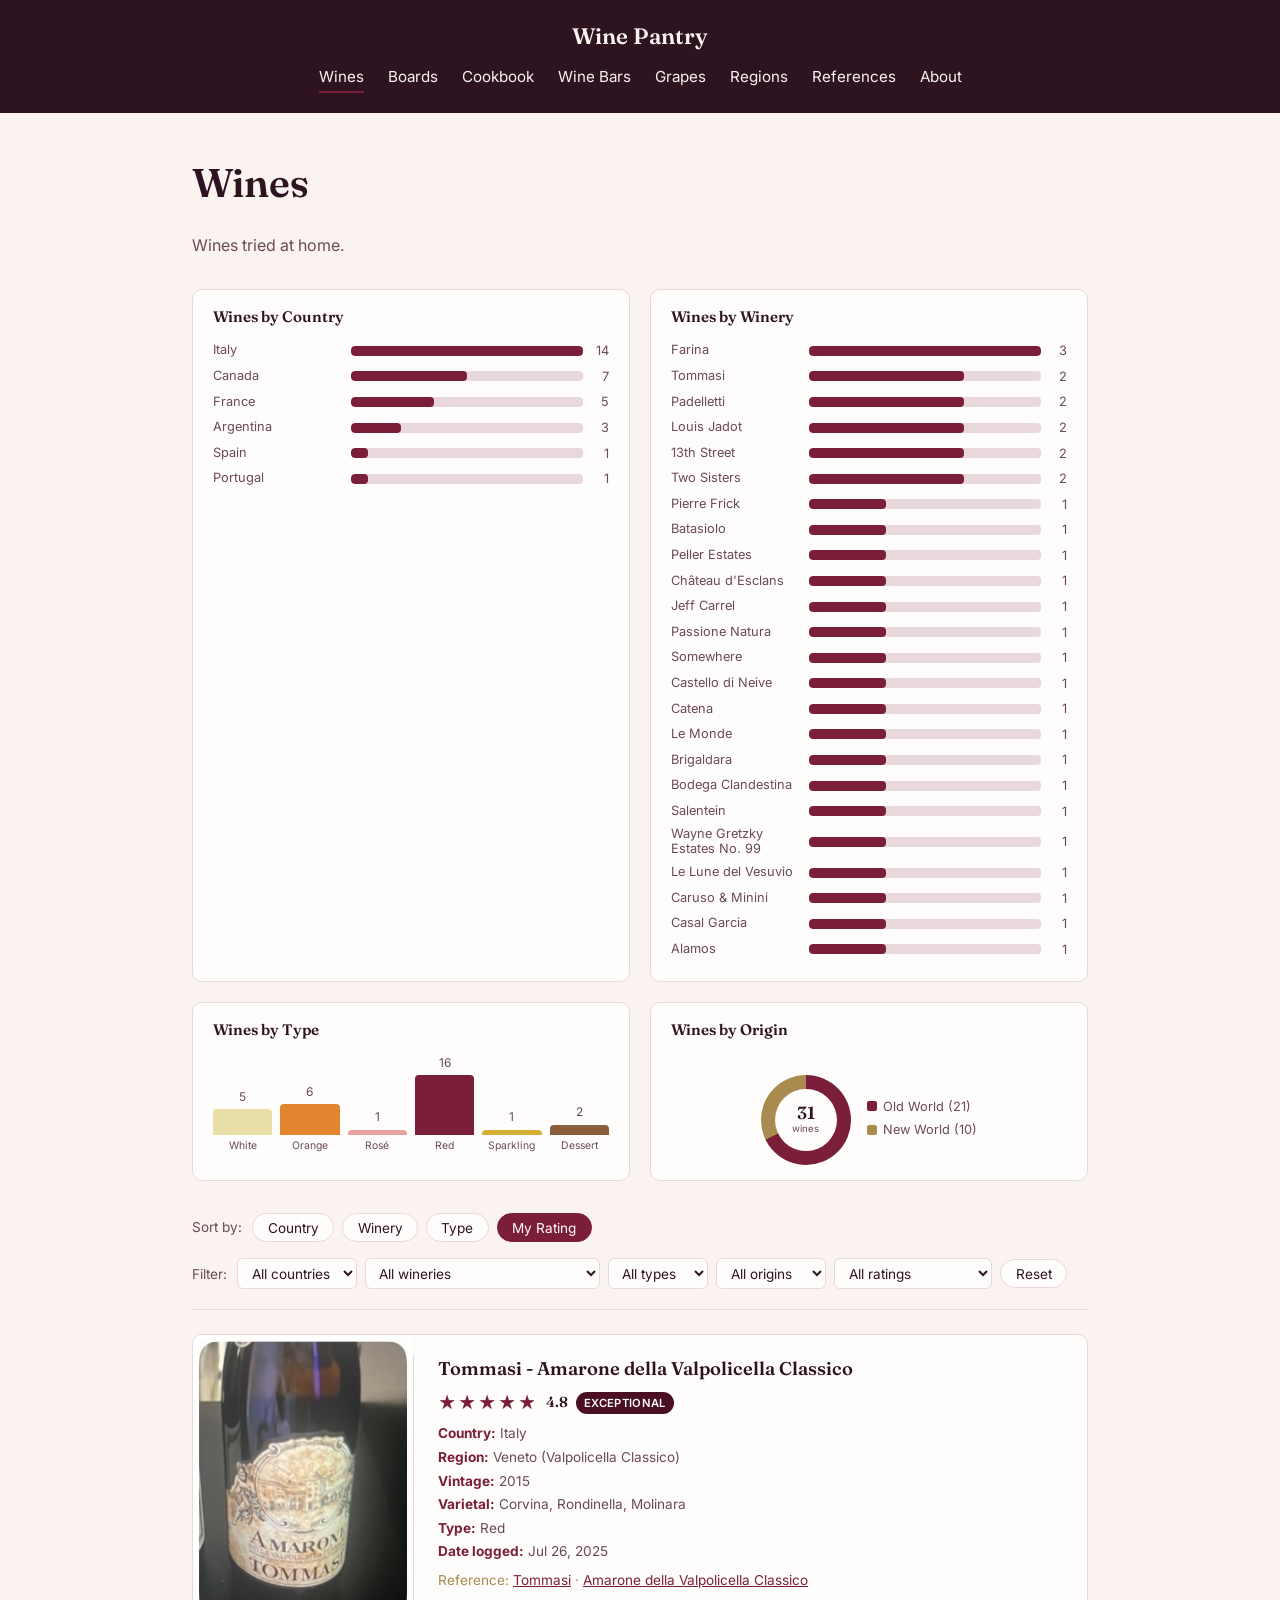
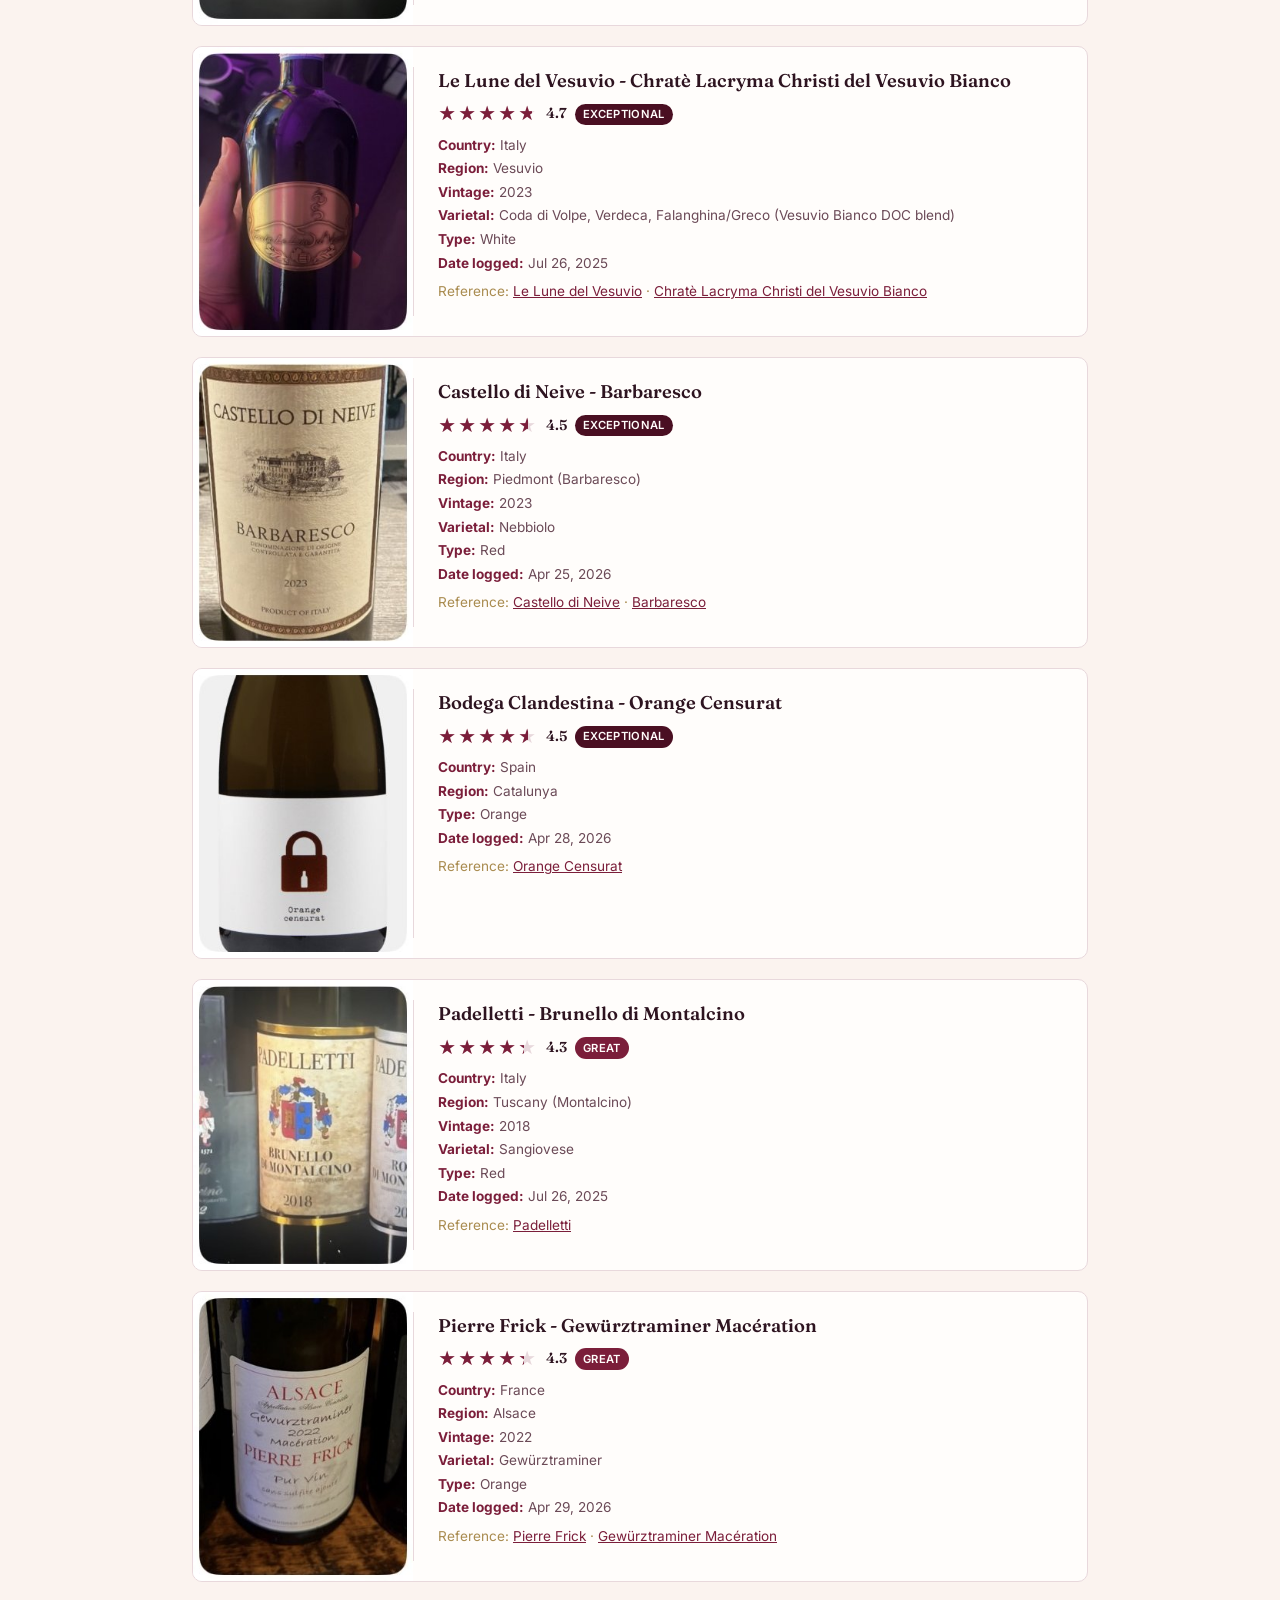
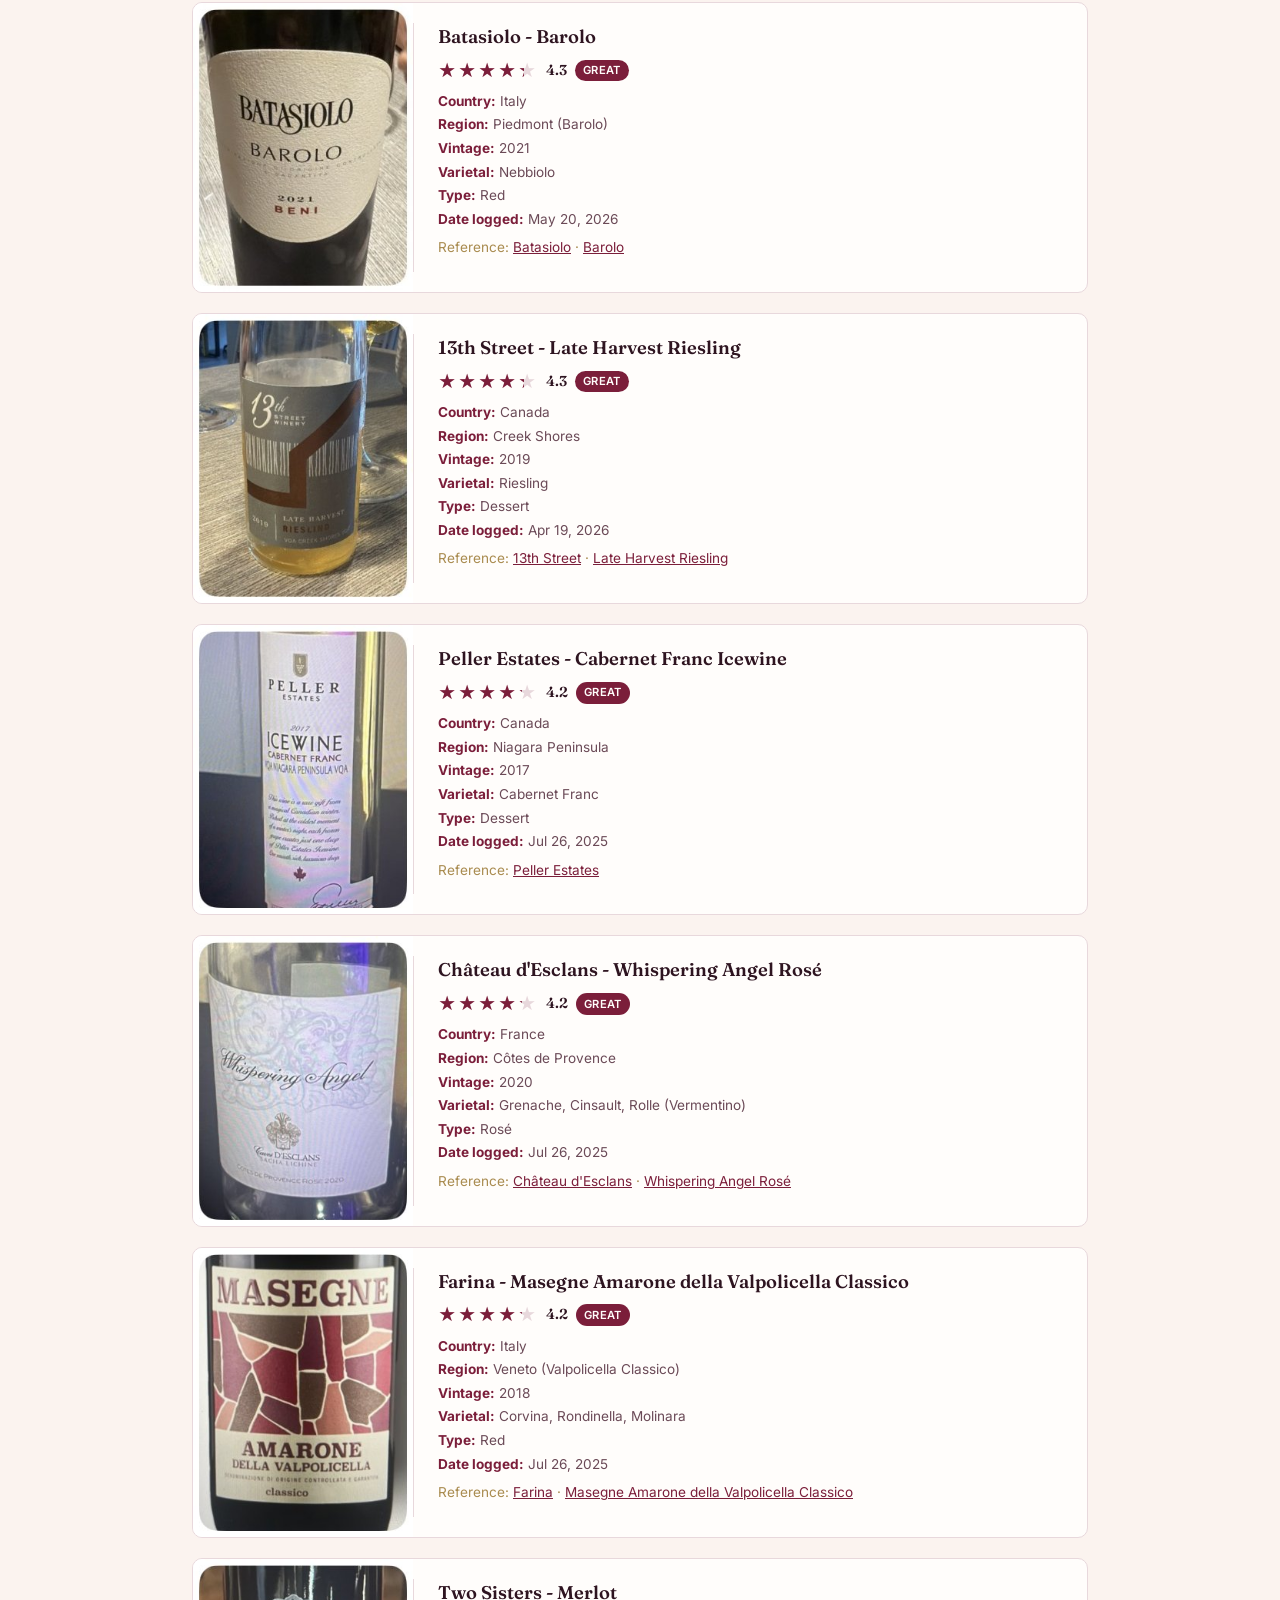
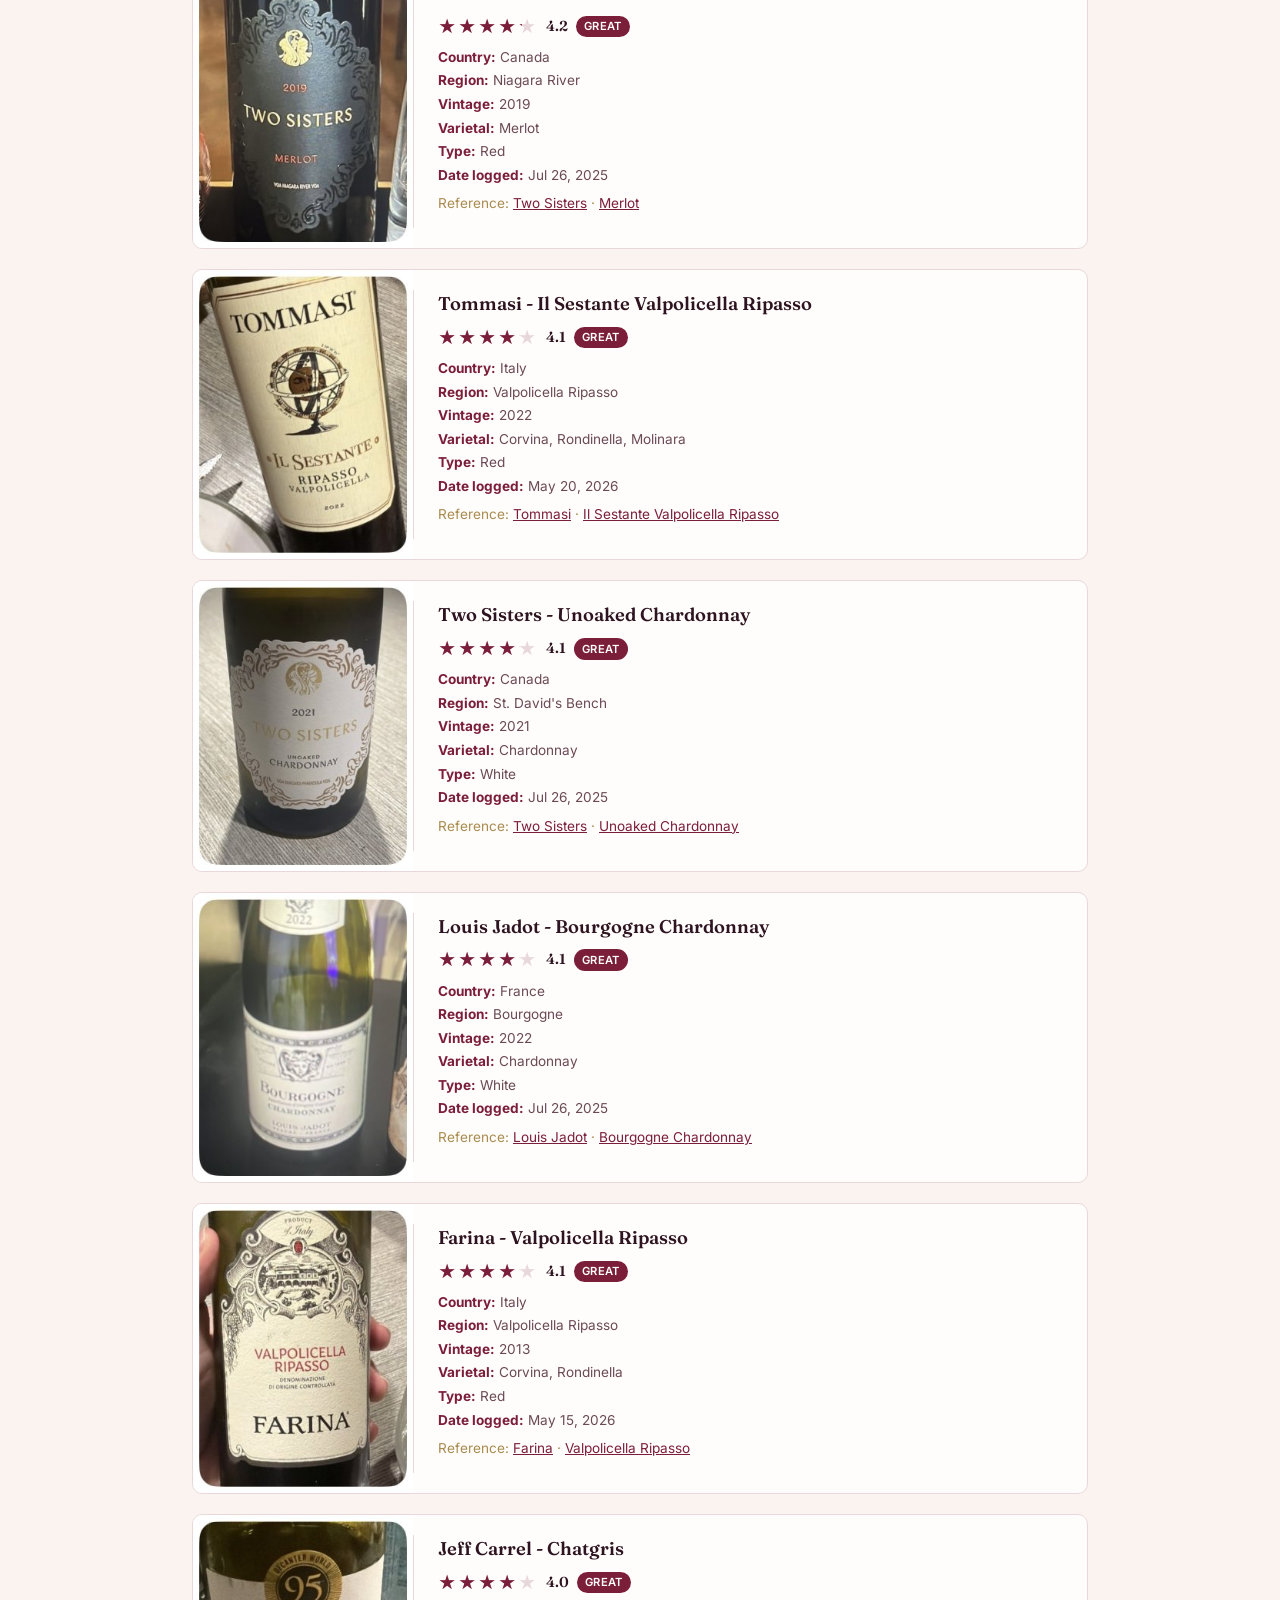
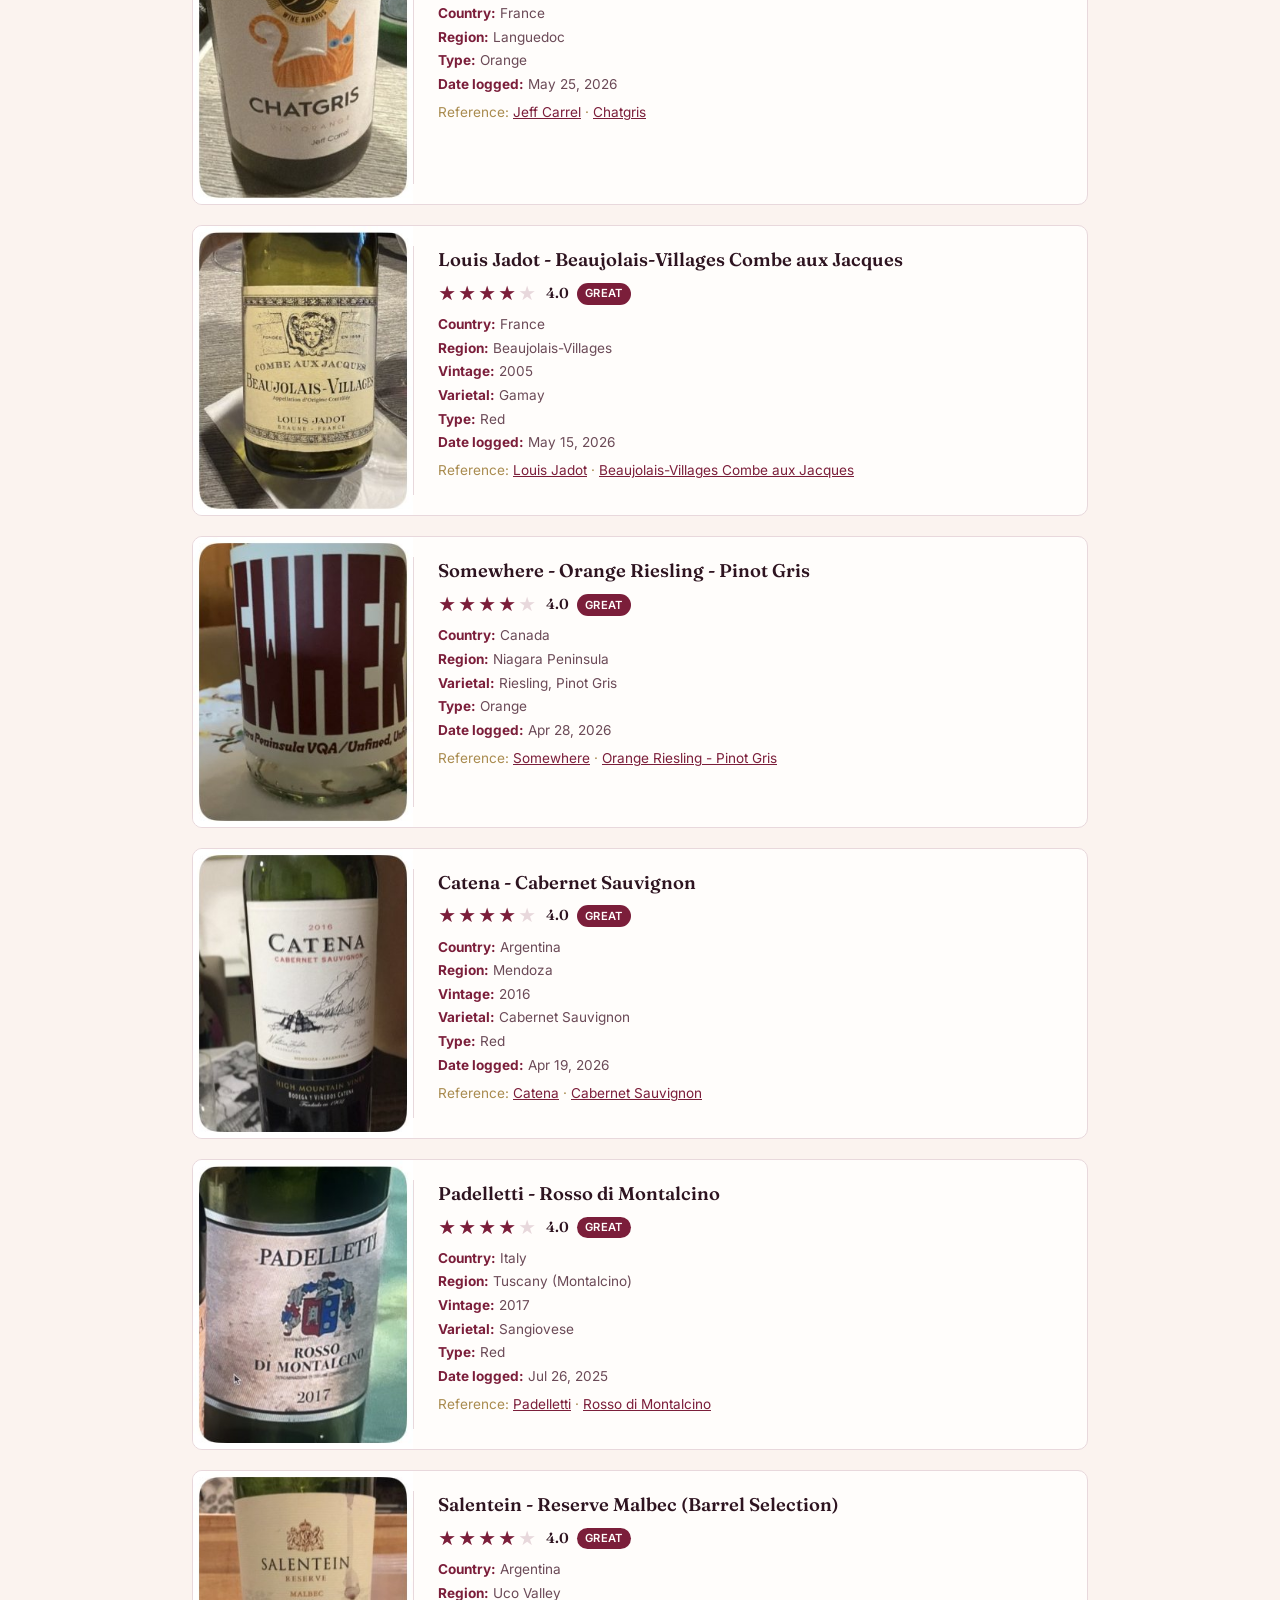
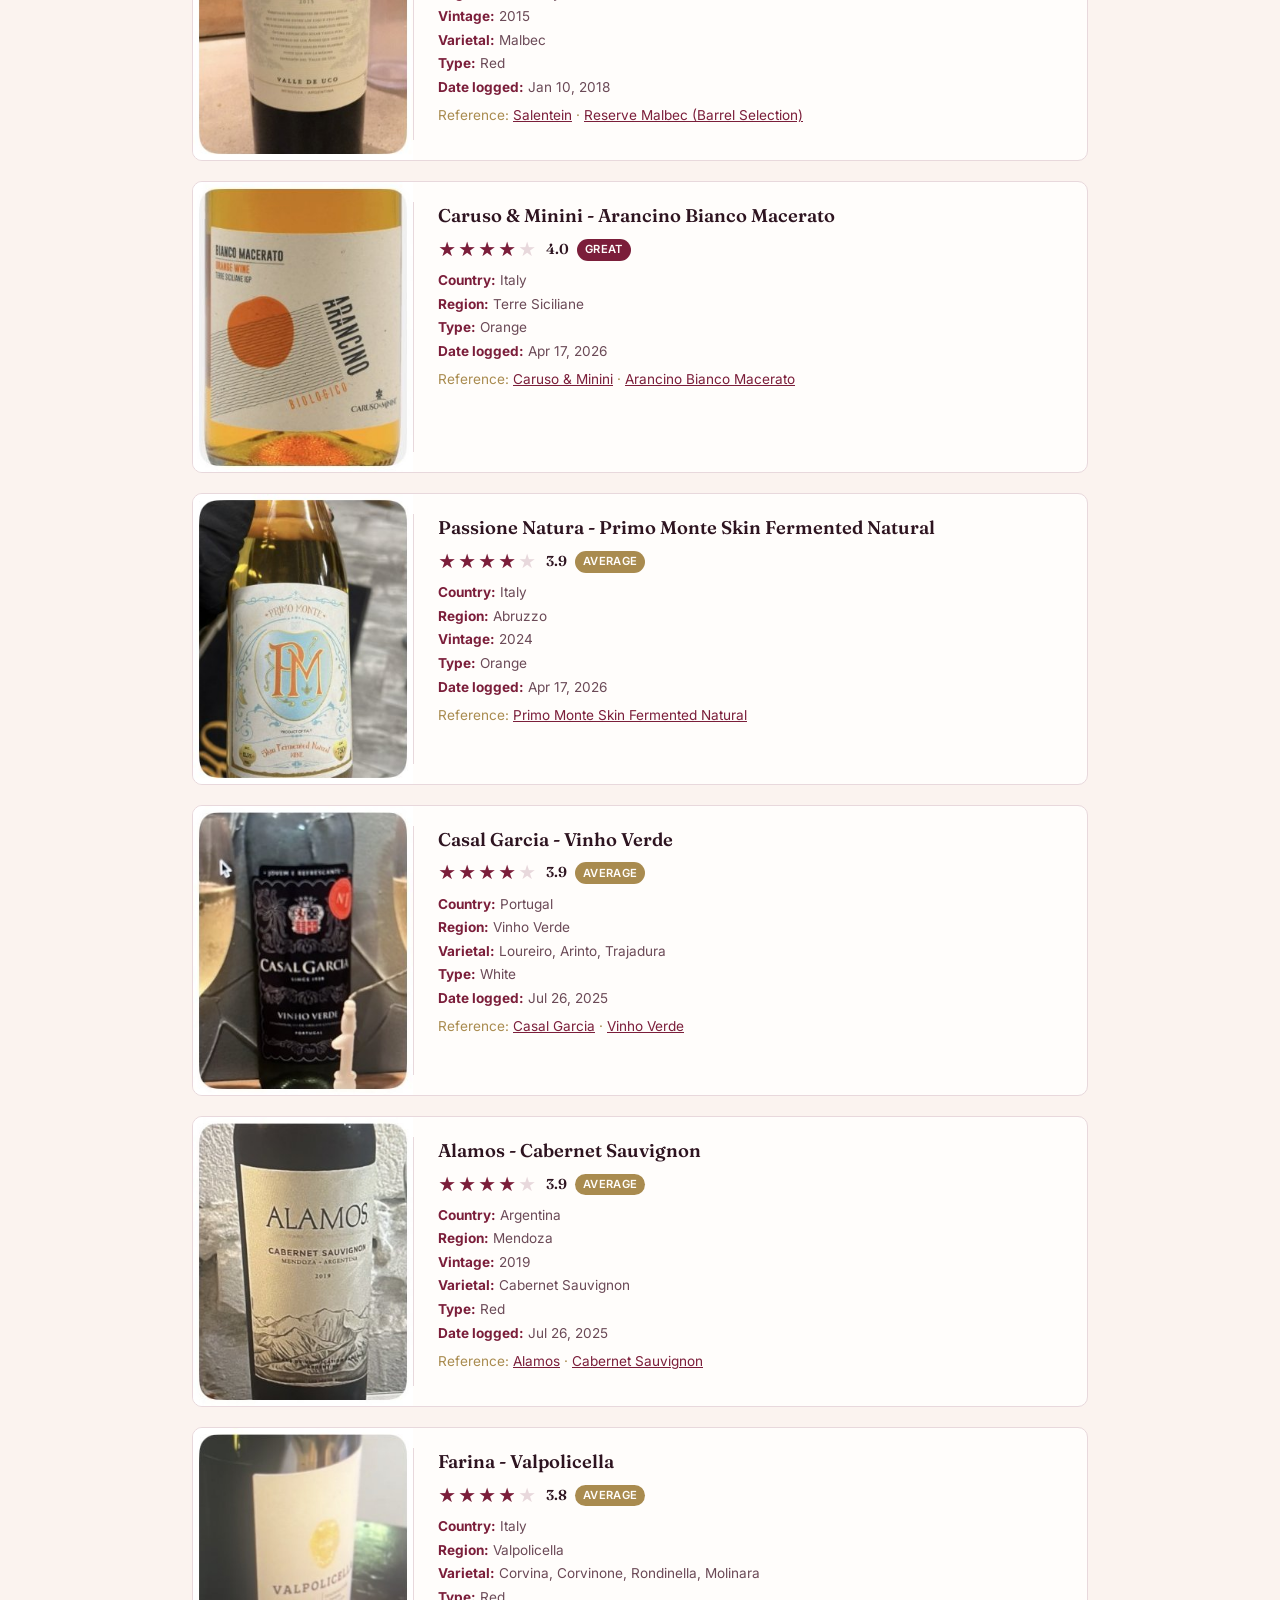
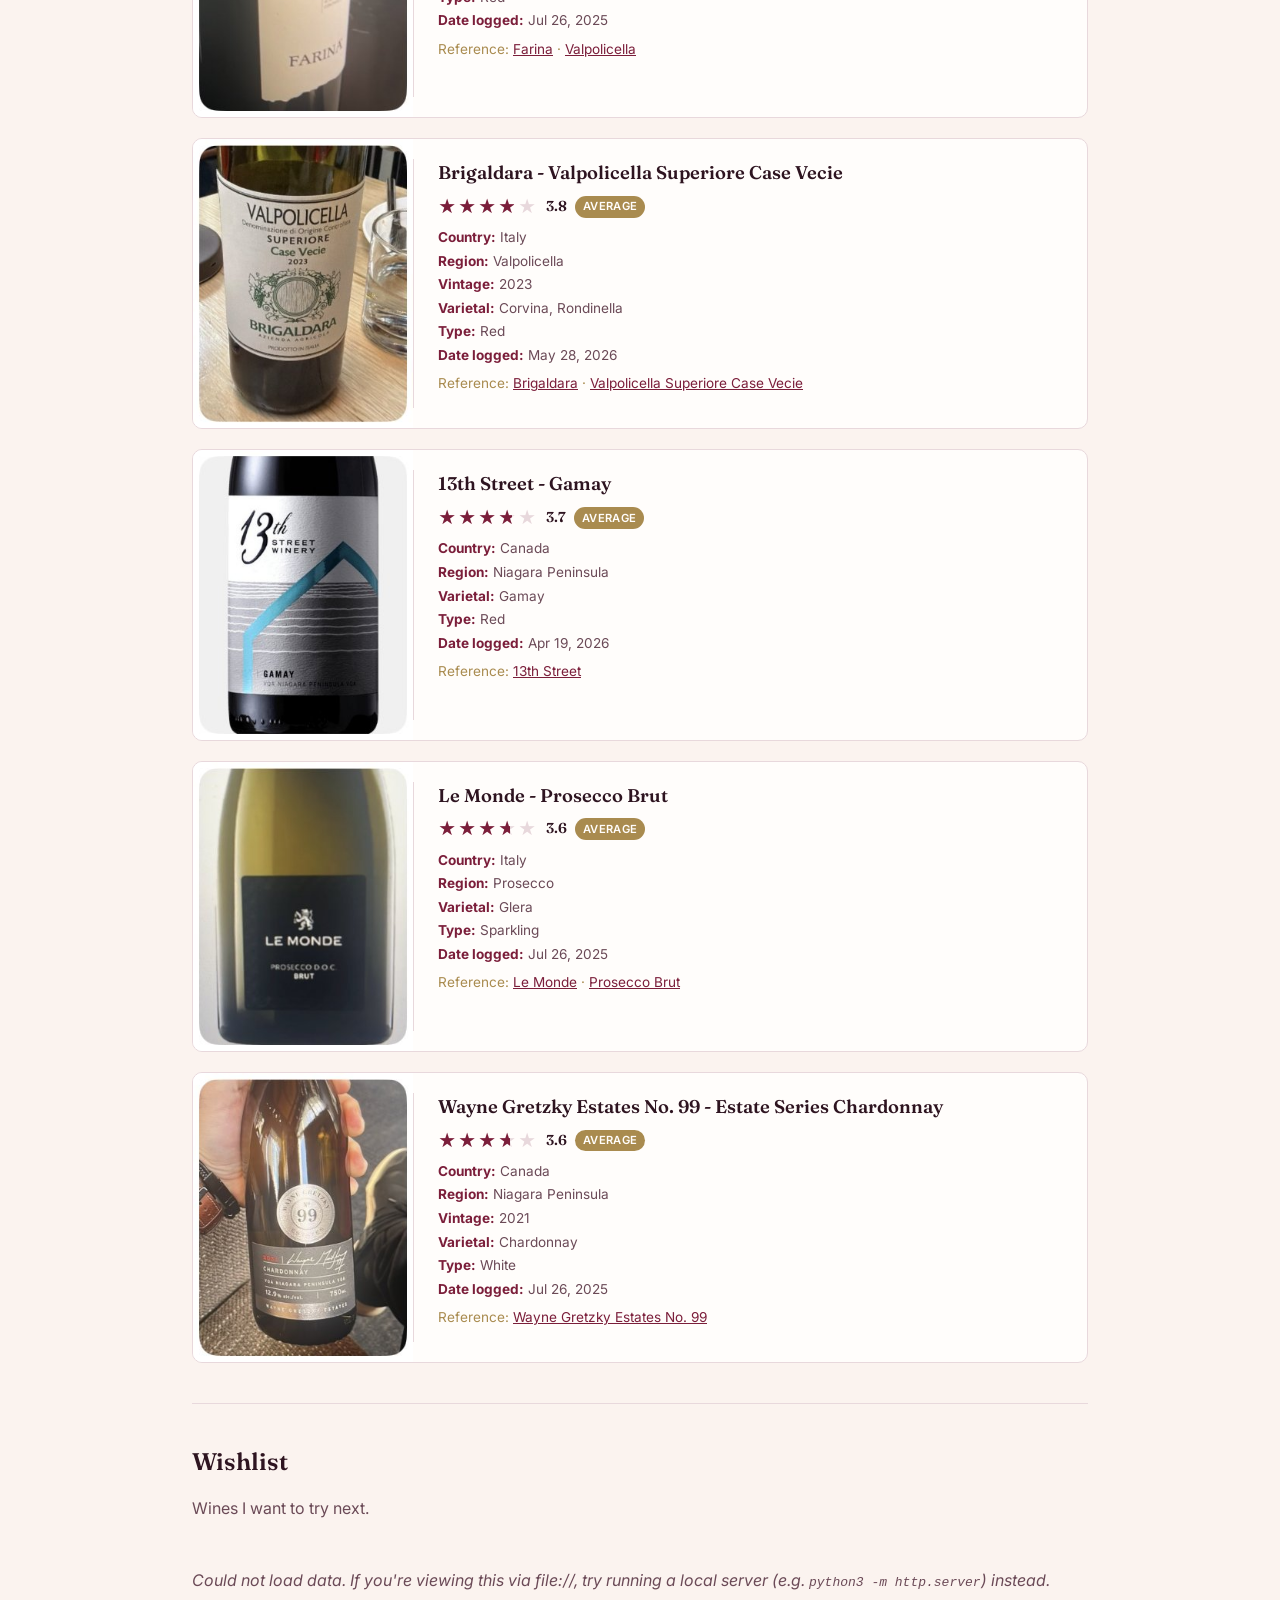
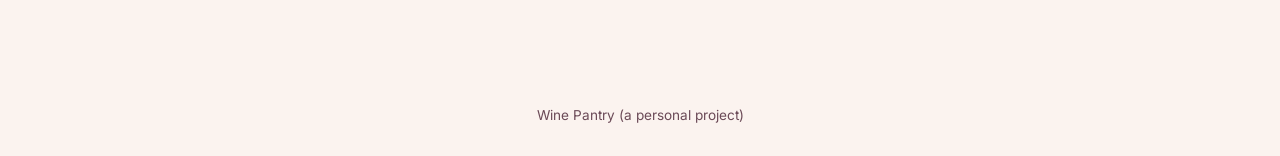
==== index.html @ 06f3aaa5 "Add Grapes and Regions pages Curated favorites pages, styled like References — start empty, ready fo" ====
<!DOCTYPE html>
<html lang="en">
<head>
  <meta charset="UTF-8">
  <meta name="viewport" content="width=device-width, initial-scale=1.0">
  <title>Wine Pantry</title>
  <meta name="description" content="A personal archive of wines tried, charcuterie boards, main course pairings, and wine bars worth visiting.">
  <meta property="og:type" content="website">
  <meta property="og:site_name" content="Wine Pantry">
  <meta property="og:title" content="Wine Pantry">
  <meta property="og:description" content="A personal archive of wines tried, charcuterie boards, main course pairings, and wine bars worth visiting.">
  <meta property="og:url" content="https://datameneses.github.io/wine-pantry/">
  <meta property="og:image" content="https://datameneses.github.io/wine-pantry/images/social-card.jpg">
  <meta property="og:image:width" content="1200">
  <meta property="og:image:height" content="630">
  <meta name="twitter:card" content="summary_large_image">
  <meta name="twitter:title" content="Wine Pantry">
  <meta name="twitter:description" content="A personal archive of wines tried, charcuterie boards, main course pairings, and wine bars worth visiting.">
  <meta name="twitter:image" content="https://datameneses.github.io/wine-pantry/images/social-card.jpg">
  <link rel="preconnect" href="https://fonts.googleapis.com">
  <link href="https://fonts.googleapis.com/css2?family=Fraunces:wght@500;600;700&family=Inter:wght@400;500&display=swap" rel="stylesheet">
  <link rel="stylesheet" href="css/style.css">
</head>
<body>
  <header class="site-header">
    <a class="brand" href="index.html">Wine Pantry</a>
    <button class="nav-toggle" type="button" aria-label="Toggle navigation" aria-expanded="false">☰</button>
    <nav class="site-nav">
      <a href="index.html">Wines</a>
      <a href="boards.html">Boards</a>
      <a href="cookbook.html">Cookbook</a>
      <a href="winebars.html">Wine Bars</a>
      <a href="grapes.html">Grapes</a>
      <a href="regions.html">Regions</a>
      <a href="references.html">References</a>
      <a href="about.html">About</a>
    </nav>
  </header>

  <main>
    <h1>Wines</h1>
    <p class="page-intro">Wines tried at home.</p>

    <div class="dashboard" id="wines-dashboard"></div>

    <div class="toolbar">
      <div class="toolbar-group">
        <span class="toolbar-label">Sort by:</span>
        <button class="toolbar-btn" data-sort="country" type="button">Country</button>
        <button class="toolbar-btn" data-sort="winery" type="button">Winery</button>
        <button class="toolbar-btn" data-sort="type" type="button">Type</button>
        <button class="toolbar-btn active" data-sort="rating" type="button">My Rating</button>
      </div>
      <div class="toolbar-group">
        <span class="toolbar-label">Filter:</span>
        <select id="filter-country"><option value="">All countries</option></select>
        <select id="filter-winery"><option value="">All wineries</option></select>
        <select id="filter-type"><option value="">All types</option></select>
        <select id="filter-world">
          <option value="">All origins</option>
          <option value="Old World">Old World</option>
          <option value="New World">New World</option>
        </select>
        <select id="filter-rating">
          <option value="">All ratings</option>
          <option value="exceptional">Exceptional (4.5+)</option>
          <option value="great">Great (4.0–4.4)</option>
          <option value="average">Average (3.6–3.9)</option>
          <option value="low">Low (≤3.5)</option>
          <option value="unrated">Not yet rated</option>
        </select>
        <button class="toolbar-btn" id="reset-filters" type="button">Reset</button>
      </div>
    </div>

    <div class="card-grid wine-grid" id="wines-list"></div>

    <hr class="section-divider">

    <h2>Wishlist</h2>
    <p class="page-intro">Wines I want to try next.</p>
    <div class="wishlist-grid" id="wishlist-list"></div>
  </main>

  <footer class="site-footer">Wine Pantry (a personal project)</footer>
  <script src="js/main.js"></script>
  <script>
    const TYPE_ORDER = ["White", "Orange", "Rosé", "Red", "Sparkling", "Dessert"];
    const TYPE_COLORS = {
      "White": "#E9DFA6",
      "Orange": "#E2872F",
      "Rosé": "#E8A0A0",
      "Red": "#7B1E3A",
      "Sparkling": "#D4AF37",
      "Dessert": "#8B5E3C"
    };

    function typeRank(type) {
      const i = TYPE_ORDER.indexOf(type);
      return i === -1 ? TYPE_ORDER.length : i;
    }

    function countBy(data, keyFn) {
      const counts = {};
      data.forEach((item) => {
        const key = keyFn(item);
        if (!key) return;
        counts[key] = (counts[key] || 0) + 1;
      });
      return counts;
    }

    function renderHBarChart(title, counts) {
      const entries = Object.entries(counts).sort((a, b) => b[1] - a[1]);
      const max = Math.max(...entries.map(([, v]) => v), 1);
      const rows = entries
        .map(([label, value]) => `
          <div class="hbar-row" title="${label}: ${value} wine${value === 1 ? "" : "s"}">
            <span class="hbar-label">${label}</span>
            <div class="hbar-track"><div class="hbar-fill" style="width:${(value / max) * 100}%"></div></div>
            <span class="hbar-value">${value}</span>
          </div>
        `)
        .join("");
      return `<div class="dashboard-card"><p class="dashboard-title">${title}</p>${rows}</div>`;
    }

    function renderTypeChart(counts) {
      const max = Math.max(...TYPE_ORDER.map((t) => counts[t] || 0), 1);
      const cols = TYPE_ORDER
        .map((type) => {
          const value = counts[type] || 0;
          const heightPct = value ? (value / max) * 100 : 2;
          return `
            <div class="vbar-col" title="${type}: ${value} wine${value === 1 ? "" : "s"}">
              <div class="vbar-bar-area">
                <span class="vbar-value">${value}</span>
                <div class="vbar-fill" style="height:${heightPct}%; background:${TYPE_COLORS[type]}"></div>
              </div>
              <span class="vbar-label">${type}</span>
            </div>
          `;
        })
        .join("");
      return `<div class="dashboard-card"><p class="dashboard-title">Wines by Type</p><div class="vbar-chart">${cols}</div></div>`;
    }

    function renderDonutChart(counts) {
      const order = ["Old World", "New World"];
      const colors = { "Old World": "var(--color-accent)", "New World": "var(--color-secondary)" };
      const total = order.reduce((sum, key) => sum + (counts[key] || 0), 0);
      const safeTotal = total || 1;
      let cumulative = 0;
      const segments = order
        .map((key) => {
          const value = counts[key] || 0;
          const pct = (value / safeTotal) * 100;
          const segment = `${colors[key]} ${cumulative}% ${cumulative + pct}%`;
          cumulative += pct;
          return segment;
        })
        .join(", ");
      const legend = order
        .map((key) => `<li><span class="swatch" style="background:${colors[key]}"></span>${key} (${counts[key] || 0})</li>`)
        .join("");
      return `
        <div class="dashboard-card">
          <p class="dashboard-title">Wines by Origin</p>
          <div class="donut-wrap">
            <div class="donut" style="background: conic-gradient(${segments})" title="Old World: ${counts["Old World"] || 0}, New World: ${counts["New World"] || 0}">
              <div class="donut-hole"><span>${total}</span><small>wines</small></div>
            </div>
            <ul class="donut-legend">${legend}</ul>
          </div>
        </div>
      `;
    }

    function renderDashboard(data) {
      const byCountry = countBy(data, (w) => w.origin && w.origin.country);
      const byWinery = countBy(data, (w) => w.winery);
      const byType = countBy(data, (w) => w.type);
      const byWorld = countBy(data, (w) => w.worldStyle);

      document.getElementById("wines-dashboard").innerHTML =
        renderHBarChart("Wines by Country", byCountry) +
        renderHBarChart("Wines by Winery", byWinery) +
        renderTypeChart(byType) +
        renderDonutChart(byWorld);
    }

    function renderOrigin(origin) {
      if (!origin) return "";
      const countryLine = origin.country ? `<li><strong>Country:</strong> ${origin.country}</li>` : "";
      const regionLine = origin.region ? `<li><strong>Region:</strong> ${origin.region}</li>` : "";
      const producerLine = origin.producer ? `<li><strong>Producer:</strong> ${origin.producer}</li>` : "";
      return countryLine + regionLine + producerLine;
    }

    function field(label, value) {
      return value ? `<li><strong>${label}:</strong> ${value}</li>` : "";
    }

    function formatDate(iso) {
      if (!iso) return "";
      const [y, m, d] = iso.split("-").map(Number);
      return new Date(y, m - 1, d).toLocaleDateString("en-US", { year: "numeric", month: "short", day: "numeric" });
    }

    function renderWineryLink(item) {
      const links = [];
      if (item.wineryUrl) links.push(`<a href="${item.wineryUrl}" target="_blank" rel="noopener">${item.winery}</a>`);
      if (item.productUrl) links.push(`<a href="${item.productUrl}" target="_blank" rel="noopener">${item.name}</a>`);
      return links.length ? `<p class="card-meta">Reference: ${links.join(" · ")}</p>` : "";
    }

    function ratingTag(rating) {
      if (rating <= 3.5) return "Low";
      if (rating < 4.0) return "Average";
      if (rating < 4.5) return "Great";
      return "Exceptional";
    }

    function ratingBucket(rating) {
      if (typeof rating !== "number") return "unrated";
      return ratingTag(rating).toLowerCase();
    }

    function renderRating(rating) {
      if (typeof rating !== "number") {
        return `
          <div class="star-rating-row">
            <div class="star-rating" aria-label="Not yet rated">
              <span class="star-rating-track">★★★★★</span>
            </div>
            <span class="rating-value empty-state">Not yet rated</span>
          </div>
        `;
      }
      const pct = Math.max(0, Math.min(100, (rating / 5) * 100));
      return `
        <div class="star-rating-row">
          <div class="star-rating" aria-label="Rating: ${rating.toFixed(1)} out of 5">
            <span class="star-rating-track">★★★★★</span>
            <span class="star-rating-fill" style="width:${pct}%">★★★★★</span>
          </div>
          <span class="rating-value">${rating.toFixed(1)}</span>
          <span class="rating-tag rating-tag-${ratingTag(rating).toLowerCase()}">${ratingTag(rating)}</span>
        </div>
      `;
    }

    function wineTemplate(item) {
      return `
        <article class="card wine-card">
          <div class="wine-image">
            ${item.image ? `<img src="${item.image}" alt="${item.name}">` : ""}
          </div>
          <div class="wine-separator"></div>
          <div class="wine-details">
            <h3>${[item.winery, item.name].filter(Boolean).join(" - ")}</h3>
            ${renderRating(item.rating)}
            ${item.tastingNotes && item.tastingNotes.length ? `<p class="card-meta">${item.tastingNotes.join(" · ")}</p>` : ""}
            <ul class="spec-list">
              ${renderOrigin(item.origin)}
              ${field("Vintage", item.vintage)}
              ${field("Varietal", item.varietal)}
              ${field("Winemaking", item.process)}
              ${field("Type", item.type)}
              ${field("Cellaring", item.cellaring)}
              ${field("ABV", item.abv)}
              ${field("Serving temp", item.servingTemp)}
              ${field("Food pairing", item.foodPairing)}
              ${field("Date logged", formatDate(item.dateLogged))}
            </ul>
            ${renderWineryLink(item)}
          </div>
        </article>
      `;
    }

    let winesData = [];
    let currentSort = "rating";
    let currentCountry = "";
    let currentType = "";
    let currentWinery = "";
    let currentWorld = "";
    let currentRating = "";

    function applyAndRender() {
      let list = winesData.slice();

      if (currentCountry) list = list.filter((w) => w.origin && w.origin.country === currentCountry);
      if (currentType) list = list.filter((w) => w.type === currentType);
      if (currentWinery) list = list.filter((w) => w.winery === currentWinery);
      if (currentWorld) list = list.filter((w) => w.worldStyle === currentWorld);
      if (currentRating) list = list.filter((w) => ratingBucket(w.rating) === currentRating);

      if (currentSort === "country") {
        list.sort((a, b) => (a.origin && a.origin.country || "").localeCompare(b.origin && b.origin.country || ""));
      } else if (currentSort === "type") {
        list.sort((a, b) => typeRank(a.type) - typeRank(b.type));
      } else if (currentSort === "winery") {
        list.sort((a, b) => (a.winery || "").localeCompare(b.winery || ""));
      } else if (currentSort === "rating") {
        list.sort((a, b) => {
          const ar = typeof a.rating === "number" ? a.rating : -1;
          const br = typeof b.rating === "number" ? b.rating : -1;
          return br - ar;
        });
      }

      const container = document.getElementById("wines-list");
      container.innerHTML = list.length
        ? list.map(wineTemplate).join("")
        : '<p class="empty-state">No wines match these filters.</p>';
    }

    function populateSelect(id, values) {
      const select = document.getElementById(id);
      values.forEach((v) => {
        const opt = document.createElement("option");
        opt.value = v;
        opt.textContent = v;
        select.appendChild(opt);
      });
    }

    fetch("data/wines.json")
      .then((res) => res.json())
      .then((data) => {
        winesData = data;

        const countries = [...new Set(data.map((w) => w.origin && w.origin.country).filter(Boolean))].sort();
        const wineries = [...new Set(data.map((w) => w.winery).filter(Boolean))].sort();
        const typesPresent = TYPE_ORDER.filter((t) => data.some((w) => w.type === t));

        populateSelect("filter-country", countries);
        populateSelect("filter-type", typesPresent);
        populateSelect("filter-winery", wineries);

        renderDashboard(data);
        applyAndRender();
      })
      .catch((err) => {
        console.error("Failed to load data/wines.json", err);
        document.getElementById("wines-list").innerHTML =
          '<p class="empty-state">Could not load data. If you\'re viewing this via file://, try running a local server (e.g. <code>python3 -m http.server</code>) instead.</p>';
      });

    document.querySelectorAll(".toolbar-btn[data-sort]").forEach((btn) => {
      btn.addEventListener("click", () => {
        currentSort = btn.dataset.sort;
        document.querySelectorAll(".toolbar-btn[data-sort]").forEach((b) => b.classList.remove("active"));
        btn.classList.add("active");
        applyAndRender();
      });
    });

    document.getElementById("filter-country").addEventListener("change", (e) => {
      currentCountry = e.target.value;
      applyAndRender();
    });
    document.getElementById("filter-type").addEventListener("change", (e) => {
      currentType = e.target.value;
      applyAndRender();
    });
    document.getElementById("filter-winery").addEventListener("change", (e) => {
      currentWinery = e.target.value;
      applyAndRender();
    });
    document.getElementById("filter-world").addEventListener("change", (e) => {
      currentWorld = e.target.value;
      applyAndRender();
    });
    document.getElementById("filter-rating").addEventListener("change", (e) => {
      currentRating = e.target.value;
      applyAndRender();
    });

    document.getElementById("reset-filters").addEventListener("click", () => {
      currentSort = "rating";
      currentCountry = "";
      currentType = "";
      currentWinery = "";
      currentWorld = "";
      currentRating = "";
      document.getElementById("filter-country").value = "";
      document.getElementById("filter-type").value = "";
      document.getElementById("filter-winery").value = "";
      document.getElementById("filter-world").value = "";
      document.getElementById("filter-rating").value = "";
      document.querySelectorAll(".toolbar-btn[data-sort]").forEach((b) => b.classList.remove("active"));
      document.querySelector('.toolbar-btn[data-sort="rating"]').classList.add("active");
      applyAndRender();
    });

    loadAndRender("data/wishlist.json", "wishlist-list", (item) => {
      const label = [item.winery, item.name].filter(Boolean).join(": ");
      const content = item.url
        ? `<a href="${item.url}" target="_blank" rel="noopener">${label}</a>`
        : label;
      return `<article class="card wishlist-card">${content}</article>`;
    });
  </script>
</body>
</html>
---- css/style.css ----
:root {
  --color-bg: #FBF3EF;
  --color-bg-card: #FFFDFB;
  --color-text: #2E1420;
  --color-text-soft: #6B4A57;
  --color-accent: #7B1E3A;
  --color-accent-soft: #E3B8C4;
  --color-secondary: #A98B4F;
  --color-border: #E8D8DC;

  --font-heading: "Fraunces", Georgia, serif;
  --font-body: "Inter", -apple-system, BlinkMacSystemFont, sans-serif;
}

* {
  box-sizing: border-box;
}

body {
  margin: 0;
  background: var(--color-bg);
  color: var(--color-text);
  font-family: var(--font-body);
  line-height: 1.5;
  overflow-x: hidden;
}

h1, h2, h3 {
  font-family: var(--font-heading);
  font-weight: 600;
  margin: 0 0 0.5em;
}

h1 {
  font-size: clamp(1.6rem, 4vw + 0.5rem, 2.5rem);
}

a {
  color: var(--color-accent);
}

header.site-header {
  background: var(--color-text);
  padding: 1.25rem 2rem;
  text-align: center;
}

.site-header .brand {
  font-family: var(--font-heading);
  color: var(--color-bg);
  font-size: 1.4rem;
  text-decoration: none;
  font-weight: 600;
}

.nav-toggle {
  display: none;
  background: none;
  border: none;
  color: var(--color-bg);
  font-size: 1.5rem;
  line-height: 1;
  cursor: pointer;
  padding: 0.25rem 0.5rem;
}

nav.site-nav {
  display: flex;
  flex-wrap: wrap;
  justify-content: center;
  gap: 0.5rem 1.5rem;
  margin-top: 0.75rem;
}

nav.site-nav a {
  color: var(--color-bg);
  text-decoration: none;
  font-size: 0.95rem;
  padding-bottom: 3px;
  border-bottom: 2px solid transparent;
}

nav.site-nav a:hover,
nav.site-nav a.active {
  border-bottom-color: var(--color-accent);
}

main {
  max-width: 960px;
  margin: 0 auto;
  padding: 2.5rem 2rem 4rem;
}

.page-intro {
  margin-bottom: 2rem;
  color: var(--color-text-soft);
}

.card-grid {
  display: grid;
  grid-template-columns: repeat(auto-fill, minmax(260px, 1fr));
  gap: 1.25rem;
}

.card {
  background: var(--color-bg-card);
  border: 1px solid var(--color-border);
  border-radius: 10px;
  padding: 1.25rem;
  overflow-wrap: break-word;
}

.card h3 {
  font-size: 1.15rem;
}

.card-meta {
  color: var(--color-secondary);
  font-size: 0.85rem;
  margin: 0 0 0.5rem;
}

.spec-list {
  list-style: none;
  margin: 0 0 0.5rem;
  padding: 0;
  font-size: 0.85rem;
  color: var(--color-text-soft);
}

.spec-list li {
  margin-bottom: 0.2rem;
}

.spec-list strong {
  color: var(--color-text);
}

.wine-details .spec-list strong {
  color: var(--color-accent);
}

.card img {
  width: 100%;
  aspect-ratio: 1 / 1;
  object-fit: cover;
  border-radius: 6px;
  margin-bottom: 0.75rem;
}

.empty-state {
  color: var(--color-text-soft);
  font-style: italic;
}

.recipe-grid {
  grid-template-columns: 1fr;
  max-width: 900px;
  margin: 0 auto;
}

.recipe-card {
  padding: 1.75rem;
}

.recipe-title-row {
  display: flex;
  align-items: center;
  gap: 0.75rem;
  margin-bottom: 0.5em;
}

.recipe-title-row h3 {
  margin: 0;
}

.recipe-icon {
  flex: 0 0 36px;
  width: 36px;
  height: 36px;
  object-fit: contain;
}

.map-panel {
  height: 420px;
  border-radius: 10px;
  border: 1px solid var(--color-border);
  margin-bottom: 1.5rem;
}

.wishlist-grid {
  display: flex;
  flex-direction: column;
  gap: 0.75rem;
  max-width: 900px;
  margin: 0 auto;
}

.wishlist-card {
  padding: 1rem 1.25rem;
  font-family: var(--font-heading);
  font-size: 1.05rem;
}

.wishlist-card a {
  color: inherit;
  text-decoration: none;
}

.wishlist-card a:hover {
  color: var(--color-accent);
}

.step-list {
  margin: 0.75rem 0;
}

.step-list .step {
  margin-bottom: 0.6rem;
}

.step-list .step strong {
  color: var(--color-accent);
}

.sub-heading {
  font-family: var(--font-heading);
  font-size: 0.95rem;
  color: var(--color-text);
  margin: 1rem 0 0.35rem;
  font-weight: 600;
}

.tip-list {
  margin: 0;
  padding-left: 1.25rem;
  font-size: 0.9rem;
  color: var(--color-text-soft);
}

.tip-list li {
  margin-bottom: 0.3rem;
}

.pairing-note {
  background: var(--color-bg);
  border: 1px solid var(--color-border);
  border-radius: 8px;
  padding: 0.75rem 1rem;
  margin-top: 0.75rem;
}

.pairing-note strong {
  color: var(--color-accent);
}

.dashboard {
  display: grid;
  grid-template-columns: repeat(2, 1fr);
  gap: 1.25rem;
  margin-bottom: 2rem;
}

.dashboard-card {
  background: var(--color-bg-card);
  border: 1px solid var(--color-border);
  border-radius: 10px;
  padding: 1rem 1.25rem;
}

.dashboard-title {
  font-family: var(--font-heading);
  font-size: 0.95rem;
  font-weight: 600;
  color: var(--color-text);
  margin: 0 0 0.75rem;
}

.hbar-row {
  display: flex;
  align-items: center;
  gap: 0.5rem;
  margin-bottom: 0.4rem;
  font-size: 0.8rem;
}

.hbar-label {
  flex: 0 0 130px;
  color: var(--color-text-soft);
  line-height: 1.15;
}

.hbar-track {
  flex: 1;
  background: var(--color-border);
  border-radius: 4px;
  height: 10px;
  overflow: hidden;
}

.hbar-fill {
  height: 100%;
  background: var(--color-accent);
  border-radius: 4px;
}

.hbar-value {
  flex: 0 0 18px;
  text-align: right;
  color: var(--color-text-soft);
}

.vbar-chart {
  display: flex;
  align-items: flex-end;
  gap: 0.5rem;
  height: 110px;
}

.vbar-col {
  flex: 1;
  display: flex;
  flex-direction: column;
  align-items: center;
  height: 100%;
}

.vbar-bar-area {
  flex: 1;
  display: flex;
  flex-direction: column;
  align-items: center;
  justify-content: flex-end;
  width: 100%;
  min-height: 0;
}

.vbar-value {
  font-size: 0.75rem;
  color: var(--color-text-soft);
  margin-bottom: 0.2rem;
}

.vbar-fill {
  width: 100%;
  border-radius: 4px 4px 0 0;
  min-height: 4px;
}

.vbar-label {
  flex: 0 0 auto;
  min-height: 2.3em;
  display: flex;
  align-items: flex-start;
  justify-content: center;
  font-size: 0.65rem;
  color: var(--color-text-soft);
  margin-top: 0.35rem;
  text-align: center;
  line-height: 1.1;
}

.donut-wrap {
  display: flex;
  align-items: center;
  justify-content: center;
  gap: 1rem;
  height: 100%;
  padding-bottom: 0.75rem;
}

.donut {
  position: relative;
  width: 90px;
  height: 90px;
  border-radius: 50%;
  flex-shrink: 0;
}

.donut-hole {
  position: absolute;
  inset: 14px;
  background: var(--color-bg-card);
  border-radius: 50%;
  display: flex;
  flex-direction: column;
  align-items: center;
  justify-content: center;
}

.donut-hole span {
  font-family: var(--font-heading);
  font-size: 1.1rem;
  font-weight: 600;
  color: var(--color-text);
  line-height: 1;
}

.donut-hole small {
  font-size: 0.6rem;
  color: var(--color-text-soft);
}

.donut-legend {
  list-style: none;
  margin: 0;
  padding: 0;
  font-size: 0.8rem;
  color: var(--color-text-soft);
}

.donut-legend li {
  display: flex;
  align-items: center;
  gap: 0.4rem;
  margin-bottom: 0.3rem;
}

.donut-legend .swatch {
  width: 10px;
  height: 10px;
  border-radius: 2px;
  display: inline-block;
}

.toolbar {
  display: flex;
  flex-wrap: wrap;
  justify-content: space-between;
  gap: 1rem;
  margin-bottom: 1.5rem;
  padding-bottom: 1.25rem;
  border-bottom: 1px solid var(--color-border);
}

.toolbar-group {
  display: flex;
  flex-wrap: wrap;
  align-items: center;
  gap: 0.5rem;
}

.toolbar-label {
  font-size: 0.85rem;
  color: var(--color-text-soft);
  margin-right: 0.15rem;
}

.toolbar-btn {
  font-family: var(--font-body);
  font-size: 0.85rem;
  color: var(--color-text);
  background: var(--color-bg-card);
  border: 1px solid var(--color-border);
  border-radius: 999px;
  padding: 0.35rem 0.9rem;
  cursor: pointer;
}

.toolbar-btn:hover {
  border-color: var(--color-accent);
}

.toolbar-btn.active {
  background: var(--color-accent);
  border-color: var(--color-accent);
  color: var(--color-bg-card);
}

.toolbar-group select {
  font-family: var(--font-body);
  font-size: 0.85rem;
  color: var(--color-text);
  background: var(--color-bg-card);
  border: 1px solid var(--color-border);
  border-radius: 6px;
  padding: 0.35rem 0.6rem;
}

.wine-grid {
  grid-template-columns: 1fr;
  max-width: 900px;
  margin: 0 auto;
}

.wine-card {
  display: flex;
  align-items: stretch;
  padding: 0;
  overflow: hidden;
}

.wine-image {
  flex: 0 0 220px;
}

.wine-image img {
  width: 100%;
  height: 100%;
  aspect-ratio: auto;
  object-fit: cover;
  border-radius: 0;
  margin-bottom: 0;
  display: block;
}

.wine-separator {
  flex: 0 0 1px;
  background: var(--color-border);
  margin: 1.25rem 0;
}

.wine-details {
  padding: 1.25rem 1.5rem;
  flex: 1;
  min-width: 0;
}

.star-rating-row {
  display: flex;
  align-items: center;
  gap: 0.5rem;
  margin: 0.1rem 0 0.6rem;
}

.star-rating {
  position: relative;
  display: inline-block;
  font-size: 1.1rem;
  line-height: 1;
  letter-spacing: 2px;
  color: var(--color-border);
}

.star-rating-fill {
  position: absolute;
  top: 0;
  left: 0;
  overflow: hidden;
  white-space: nowrap;
  color: var(--color-accent);
}

.rating-value {
  font-family: var(--font-heading);
  font-weight: 600;
  font-size: 0.9rem;
  color: var(--color-text);
}

.rating-tag {
  font-size: 0.7rem;
  font-weight: 600;
  text-transform: uppercase;
  letter-spacing: 0.03em;
  padding: 0.15rem 0.5rem;
  border-radius: 999px;
  color: var(--color-bg-card);
  background: var(--color-secondary);
}

.rating-tag-low {
  background: var(--color-text-soft);
}

.rating-tag-average {
  background: var(--color-secondary);
}

.rating-tag-great {
  background: var(--color-accent);
}

.rating-tag-exceptional {
  background: #4A0F22;
}

@media (max-width: 640px) {
  .wine-card {
    flex-direction: column;
  }

  .wine-image {
    flex: none;
    width: 100%;
    height: 200px;
  }

  .wine-separator {
    flex: none;
    width: auto;
    height: 1px;
    margin: 0 1.25rem;
  }
}

.about-layout {
  display: flex;
  gap: 2rem;
  align-items: flex-start;
}

.about-photo {
  flex: 0 0 260px;
  width: 260px;
  aspect-ratio: 3 / 4;
  object-fit: cover;
  border-radius: 10px;
  border: 1px solid var(--color-border);
  background: var(--color-bg-card);
}

.about-text {
  flex: 1;
  min-width: 0;
}

@media (max-width: 640px) {
  .about-layout {
    flex-direction: column;
    align-items: center;
  }

  .about-photo {
    flex: none;
    width: 100%;
    max-width: 320px;
  }
}

.section-divider {
  border: none;
  border-top: 1px solid var(--color-border);
  margin: 2.5rem 0;
}

footer.site-footer {
  text-align: center;
  color: var(--color-text-soft);
  font-size: 0.85rem;
  padding: 2rem 1rem;
}

@media (max-width: 640px) {
  header.site-header {
    display: flex;
    align-items: center;
    justify-content: space-between;
    flex-wrap: wrap;
    text-align: left;
    padding: 1rem 1.25rem;
  }

  .site-header .brand {
    font-size: 1.2rem;
    text-align: left;
    margin-right: auto;
  }

  .nav-toggle {
    display: block;
  }

  nav.site-nav {
    display: none;
    flex-direction: column;
    align-items: flex-start;
    width: 100%;
    gap: 0.75rem;
    margin-top: 1rem;
  }

  nav.site-nav.open {
    display: flex;
  }

  nav.site-nav a {
    font-size: 0.95rem;
  }

  main {
    padding: 1.75rem 1.25rem 3rem;
  }

  .card-grid,
  .dashboard {
    grid-template-columns: 1fr;
  }
}
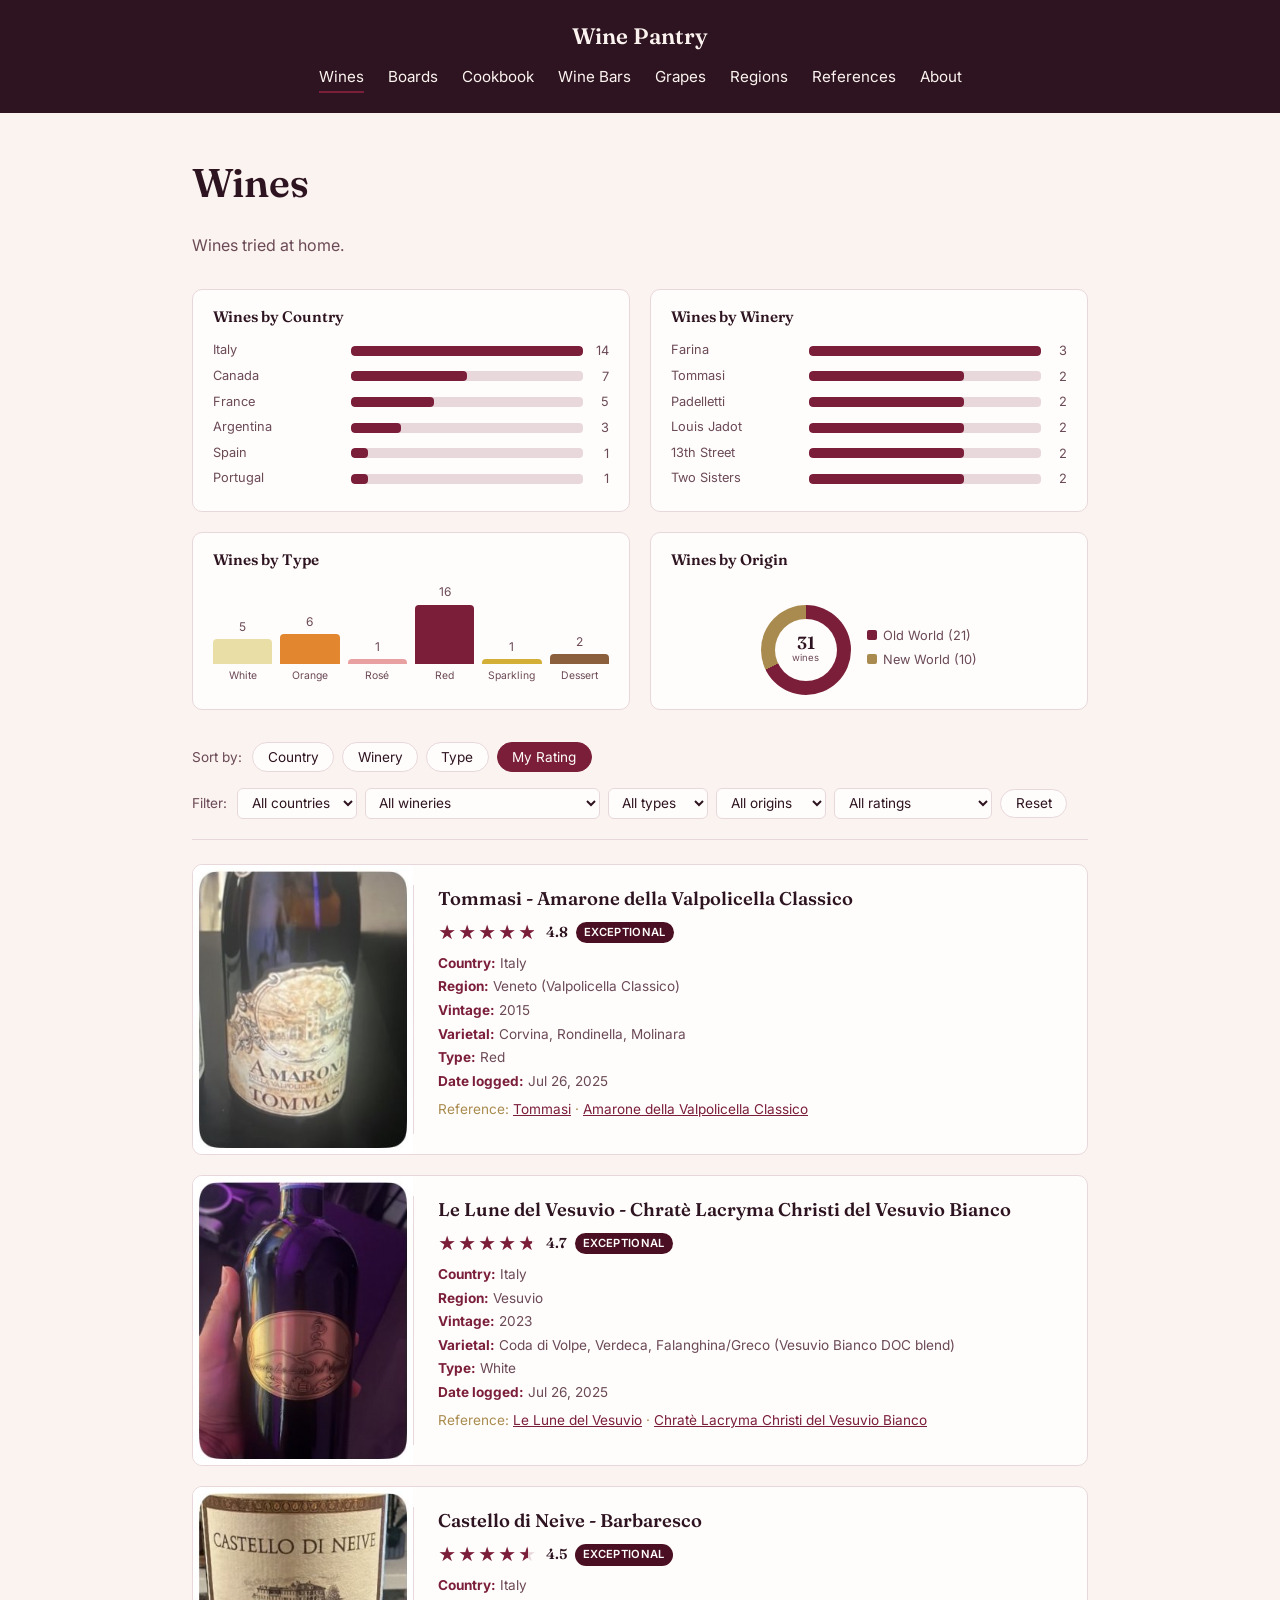
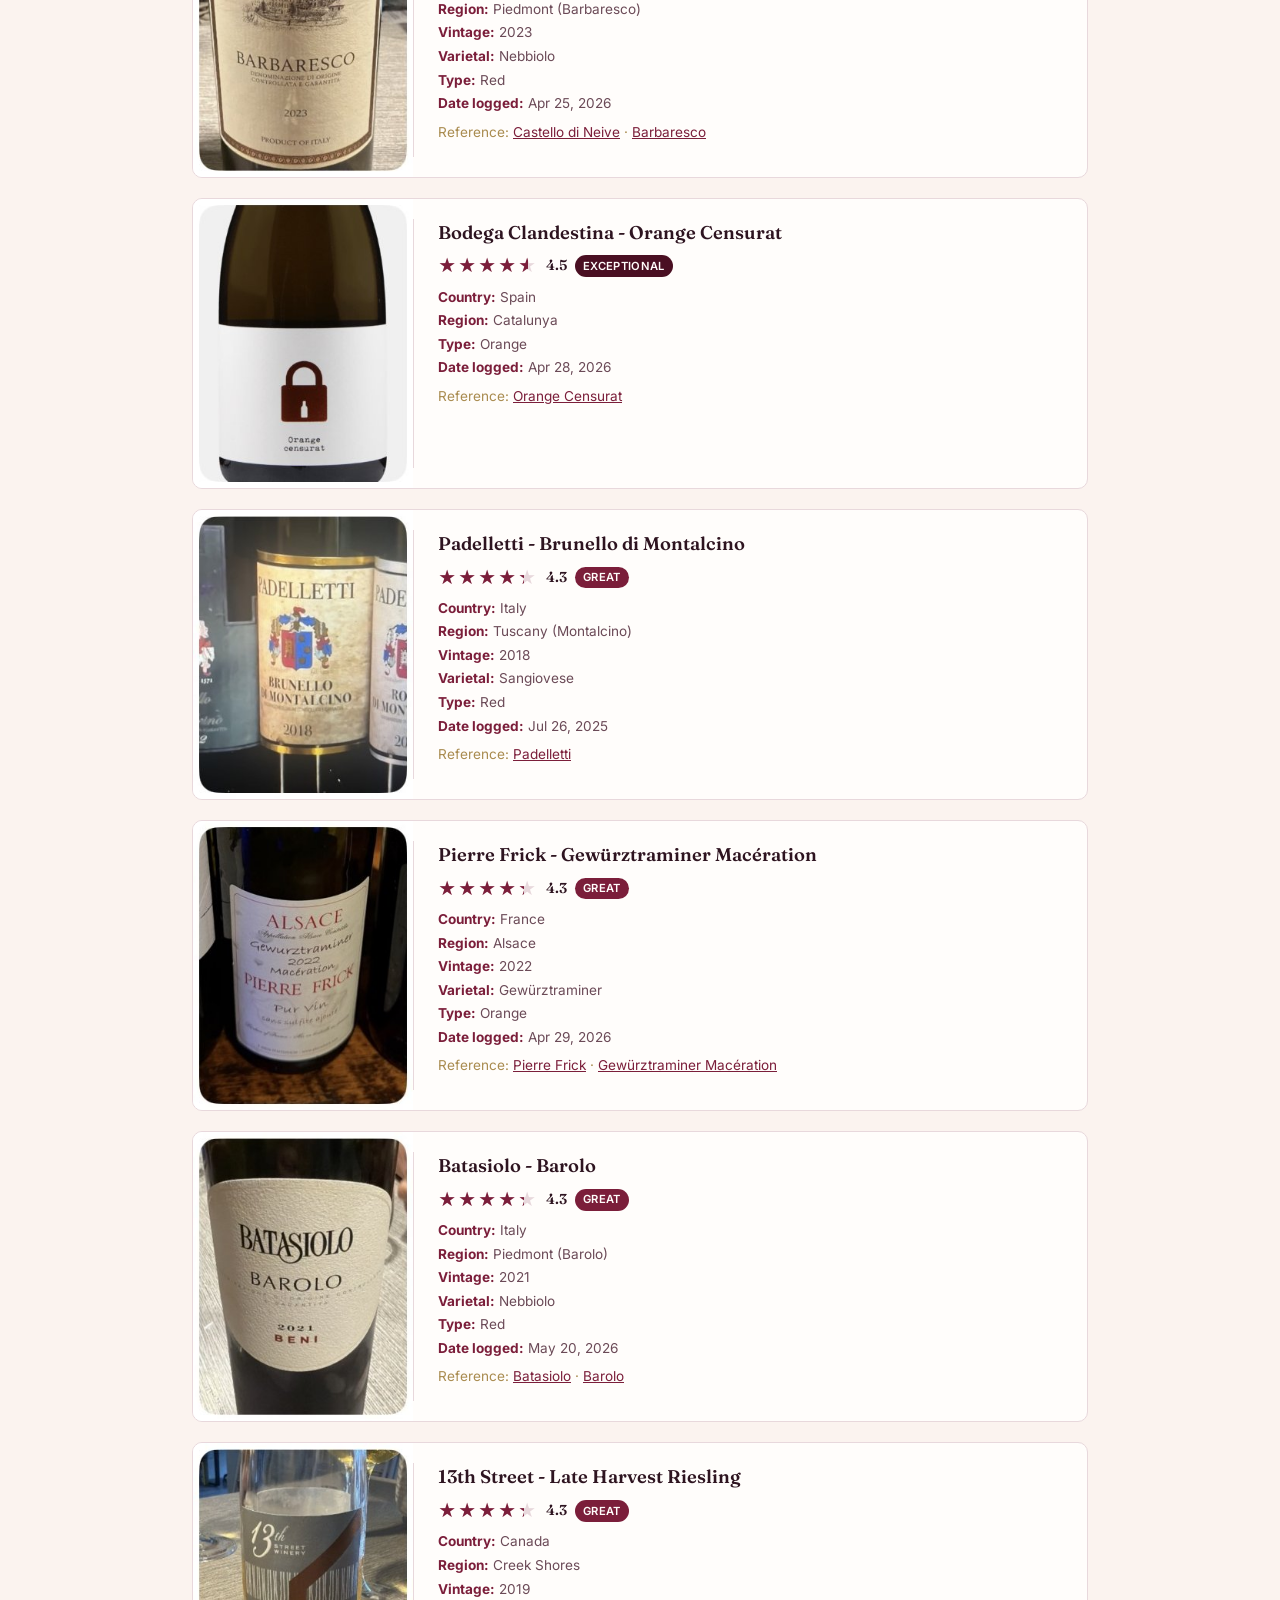
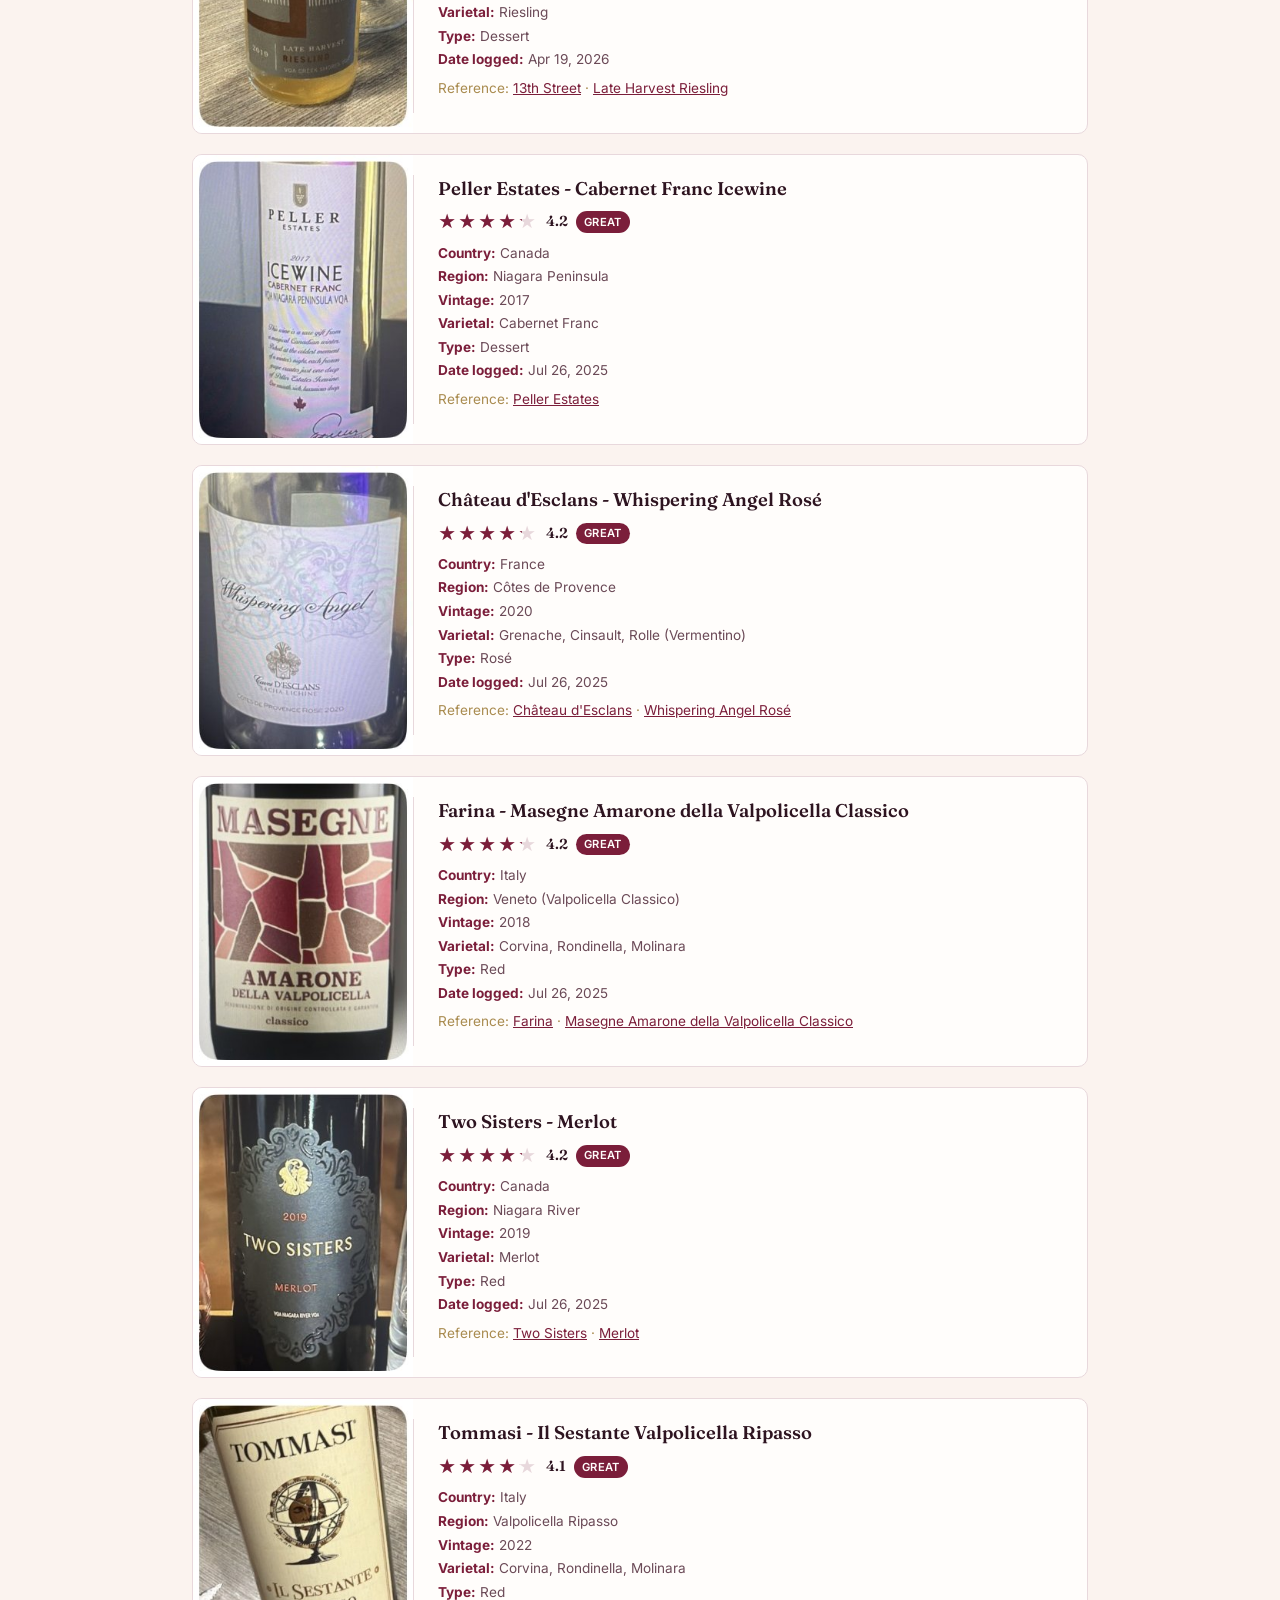
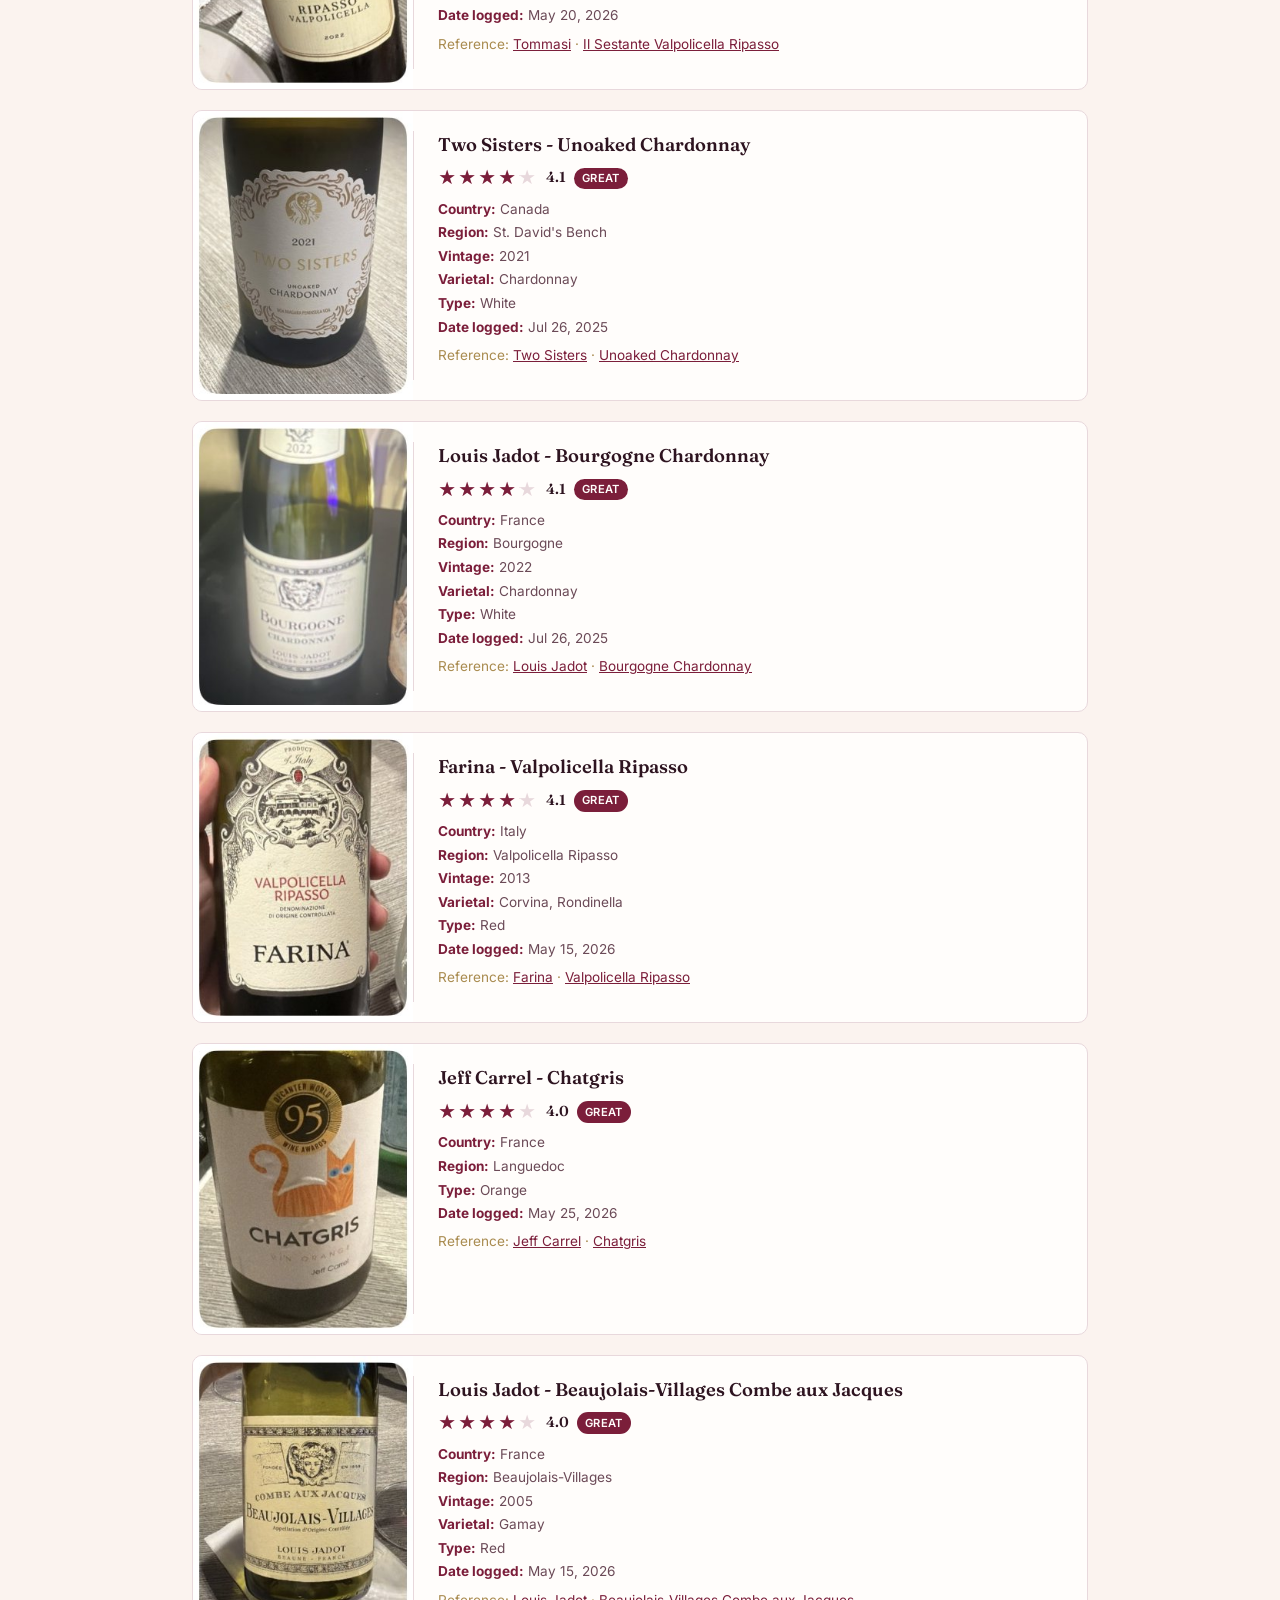
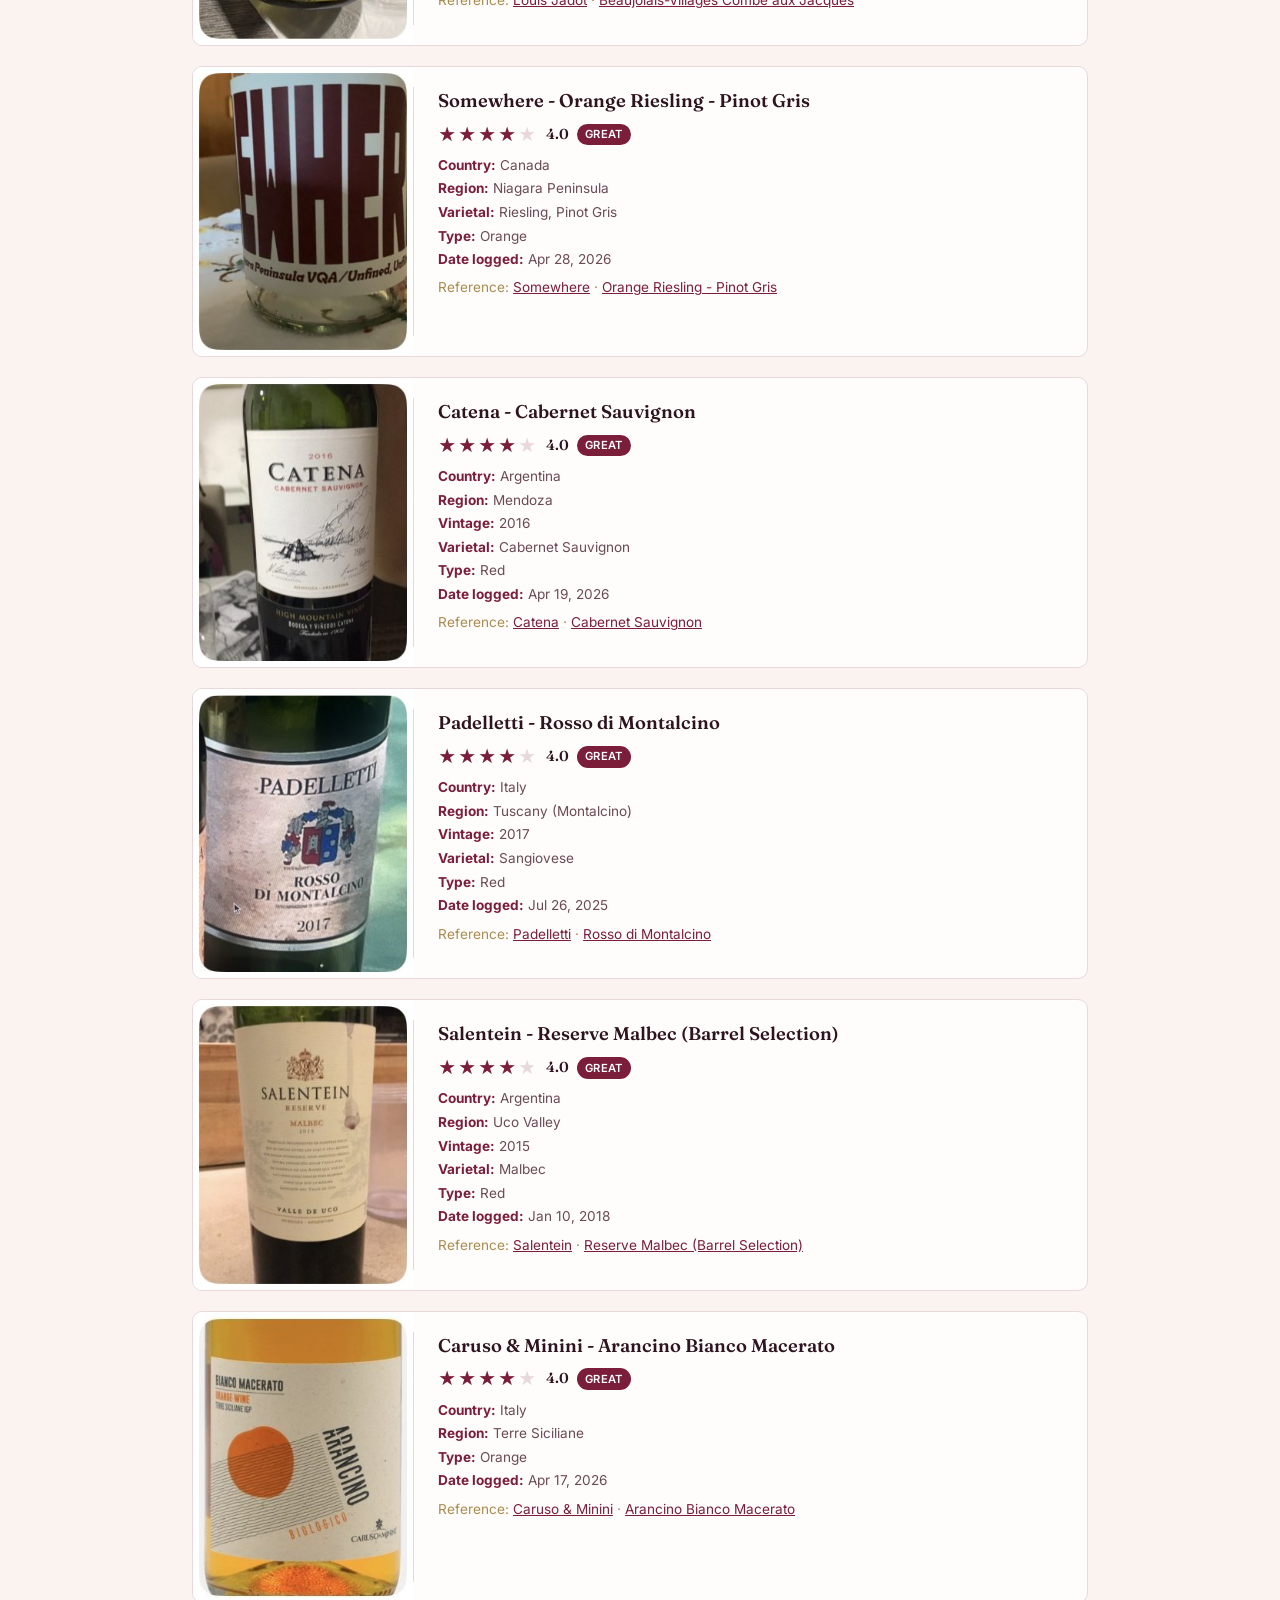
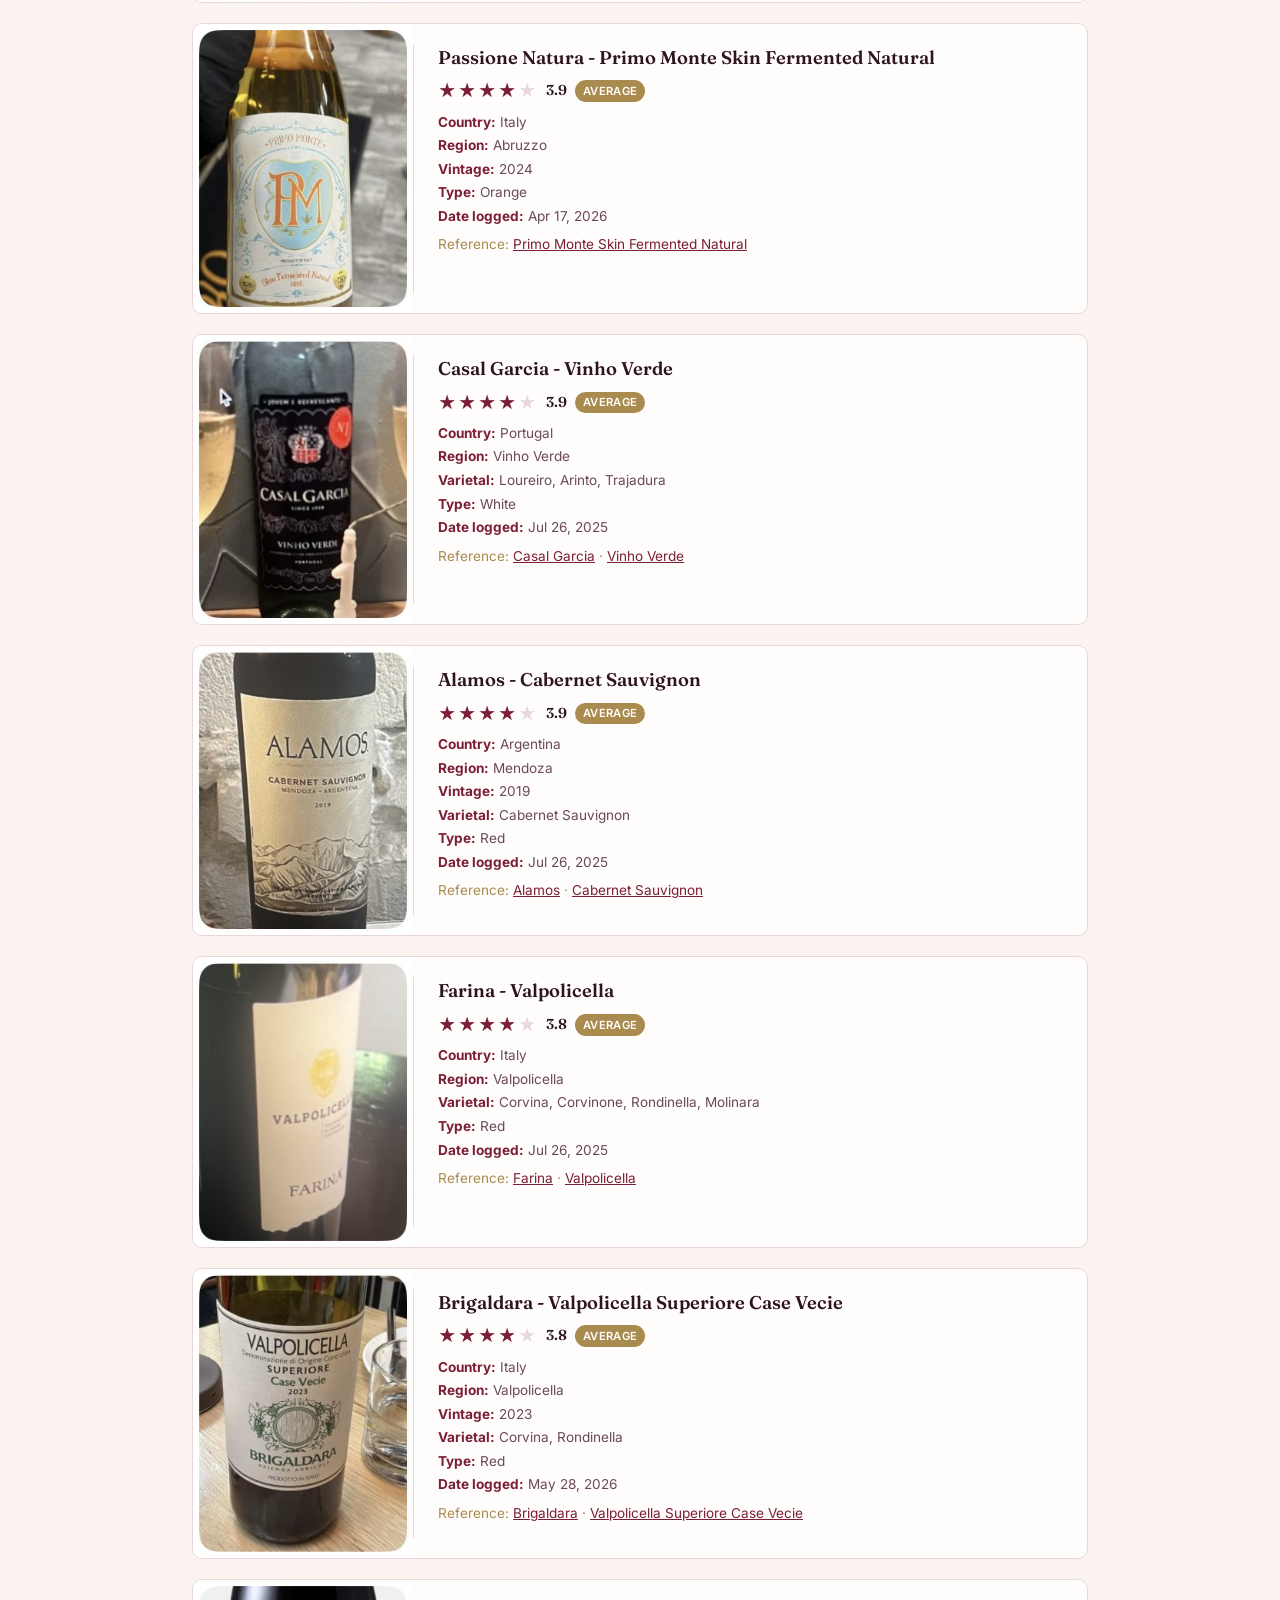
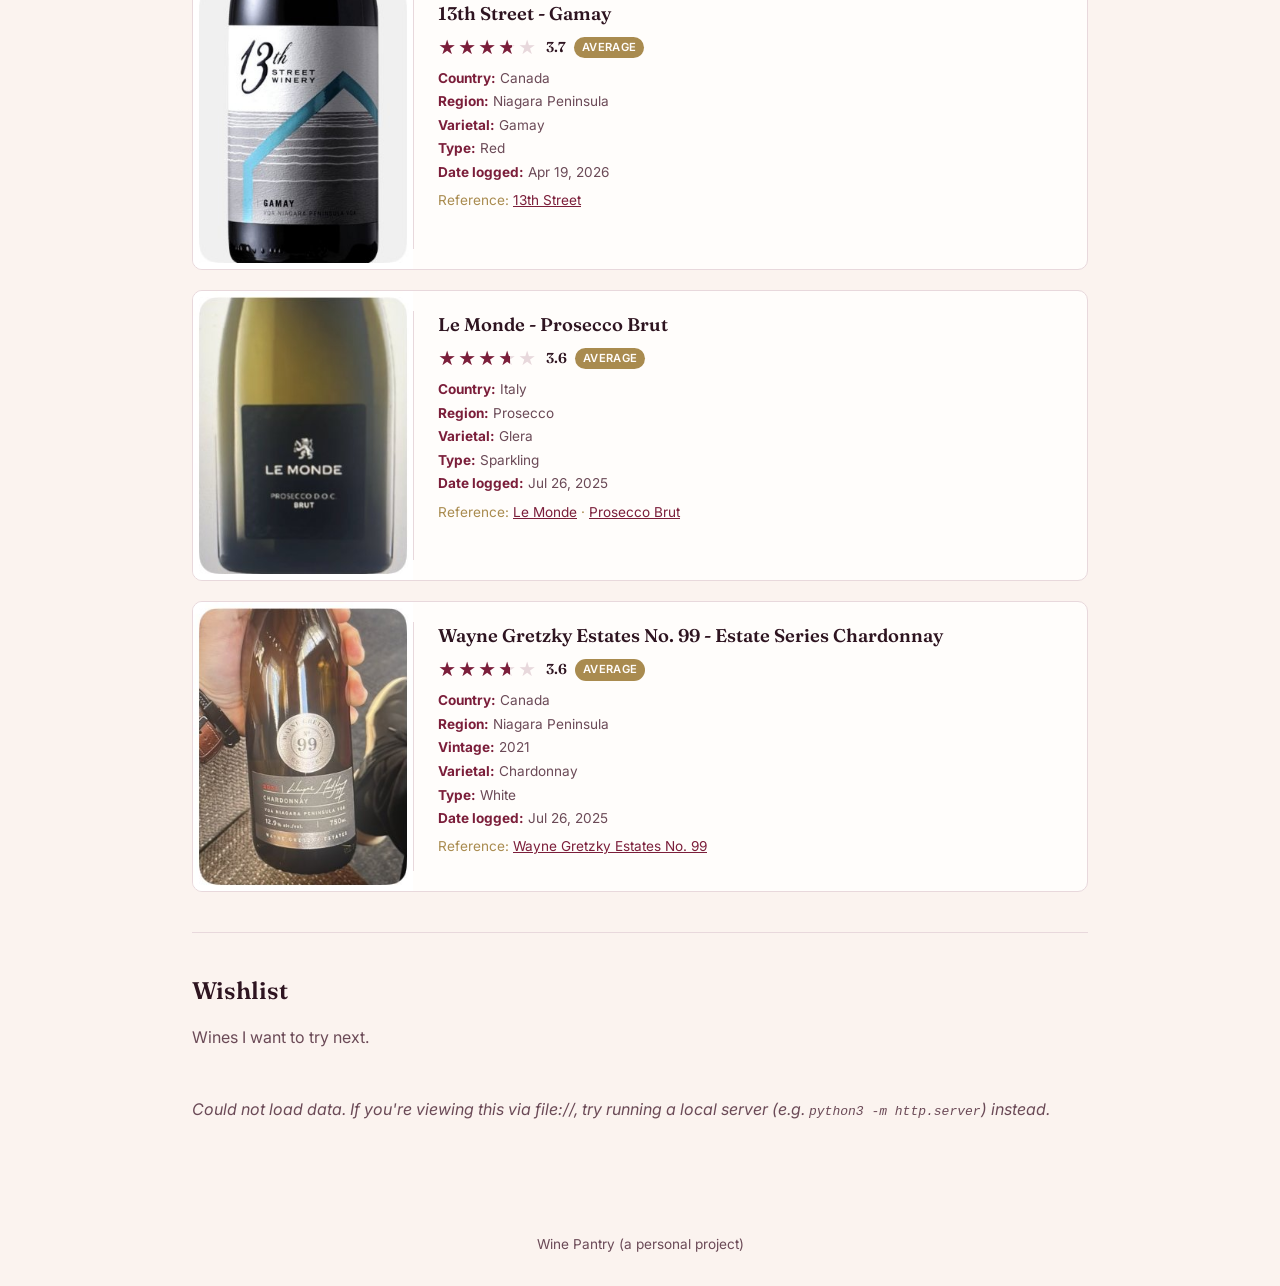
==== commit 96e40a4f: "Hide single-wine wineries from Wines by Winery chart" ====
--- a/index.html
+++ b/index.html
@@ -179,12 +179,13 @@
     function renderDashboard(data) {
       const byCountry = countBy(data, (w) => w.origin && w.origin.country);
       const byWinery = countBy(data, (w) => w.winery);
+      const byWineryRepeat = Object.fromEntries(Object.entries(byWinery).filter(([, count]) => count > 1));
       const byType = countBy(data, (w) => w.type);
       const byWorld = countBy(data, (w) => w.worldStyle);
 
       document.getElementById("wines-dashboard").innerHTML =
         renderHBarChart("Wines by Country", byCountry) +
-        renderHBarChart("Wines by Winery", byWinery) +
+        renderHBarChart("Wines by Winery", byWineryRepeat) +
         renderTypeChart(byType) +
         renderDonutChart(byWorld);
     }
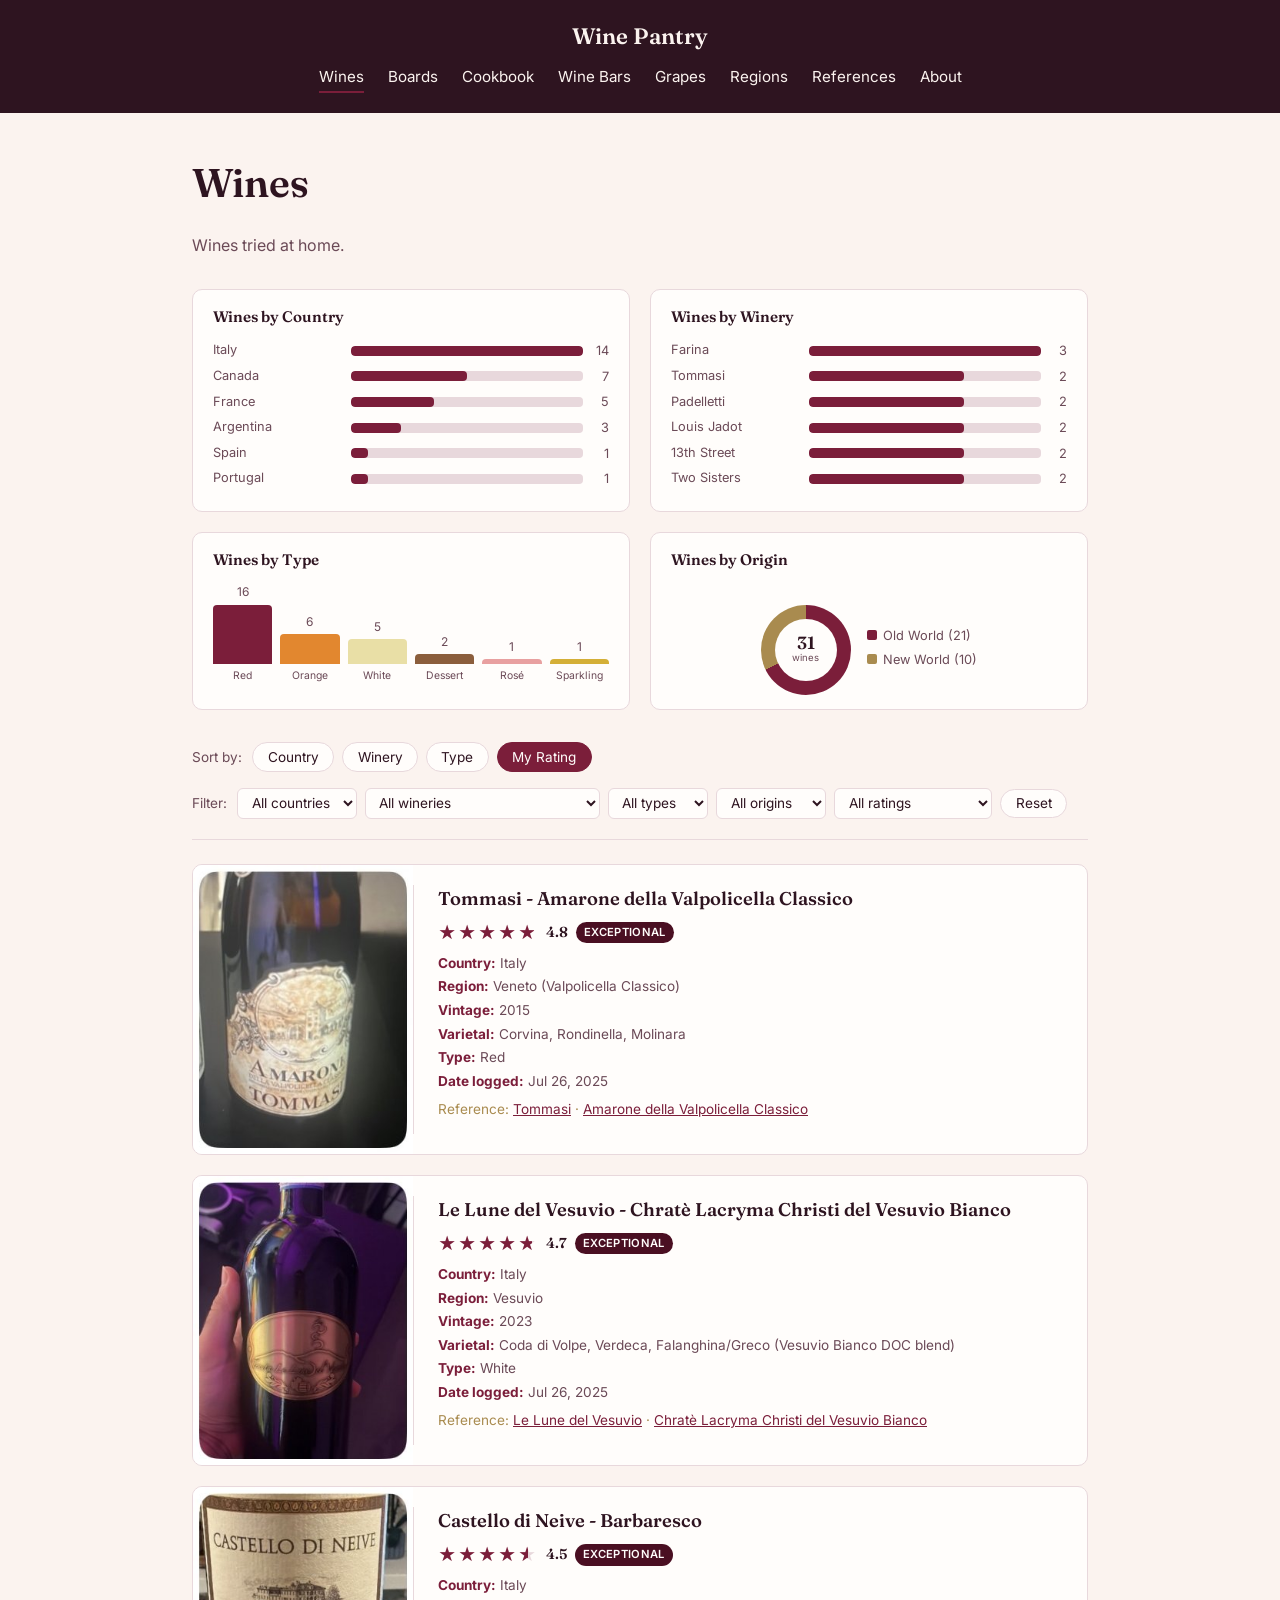
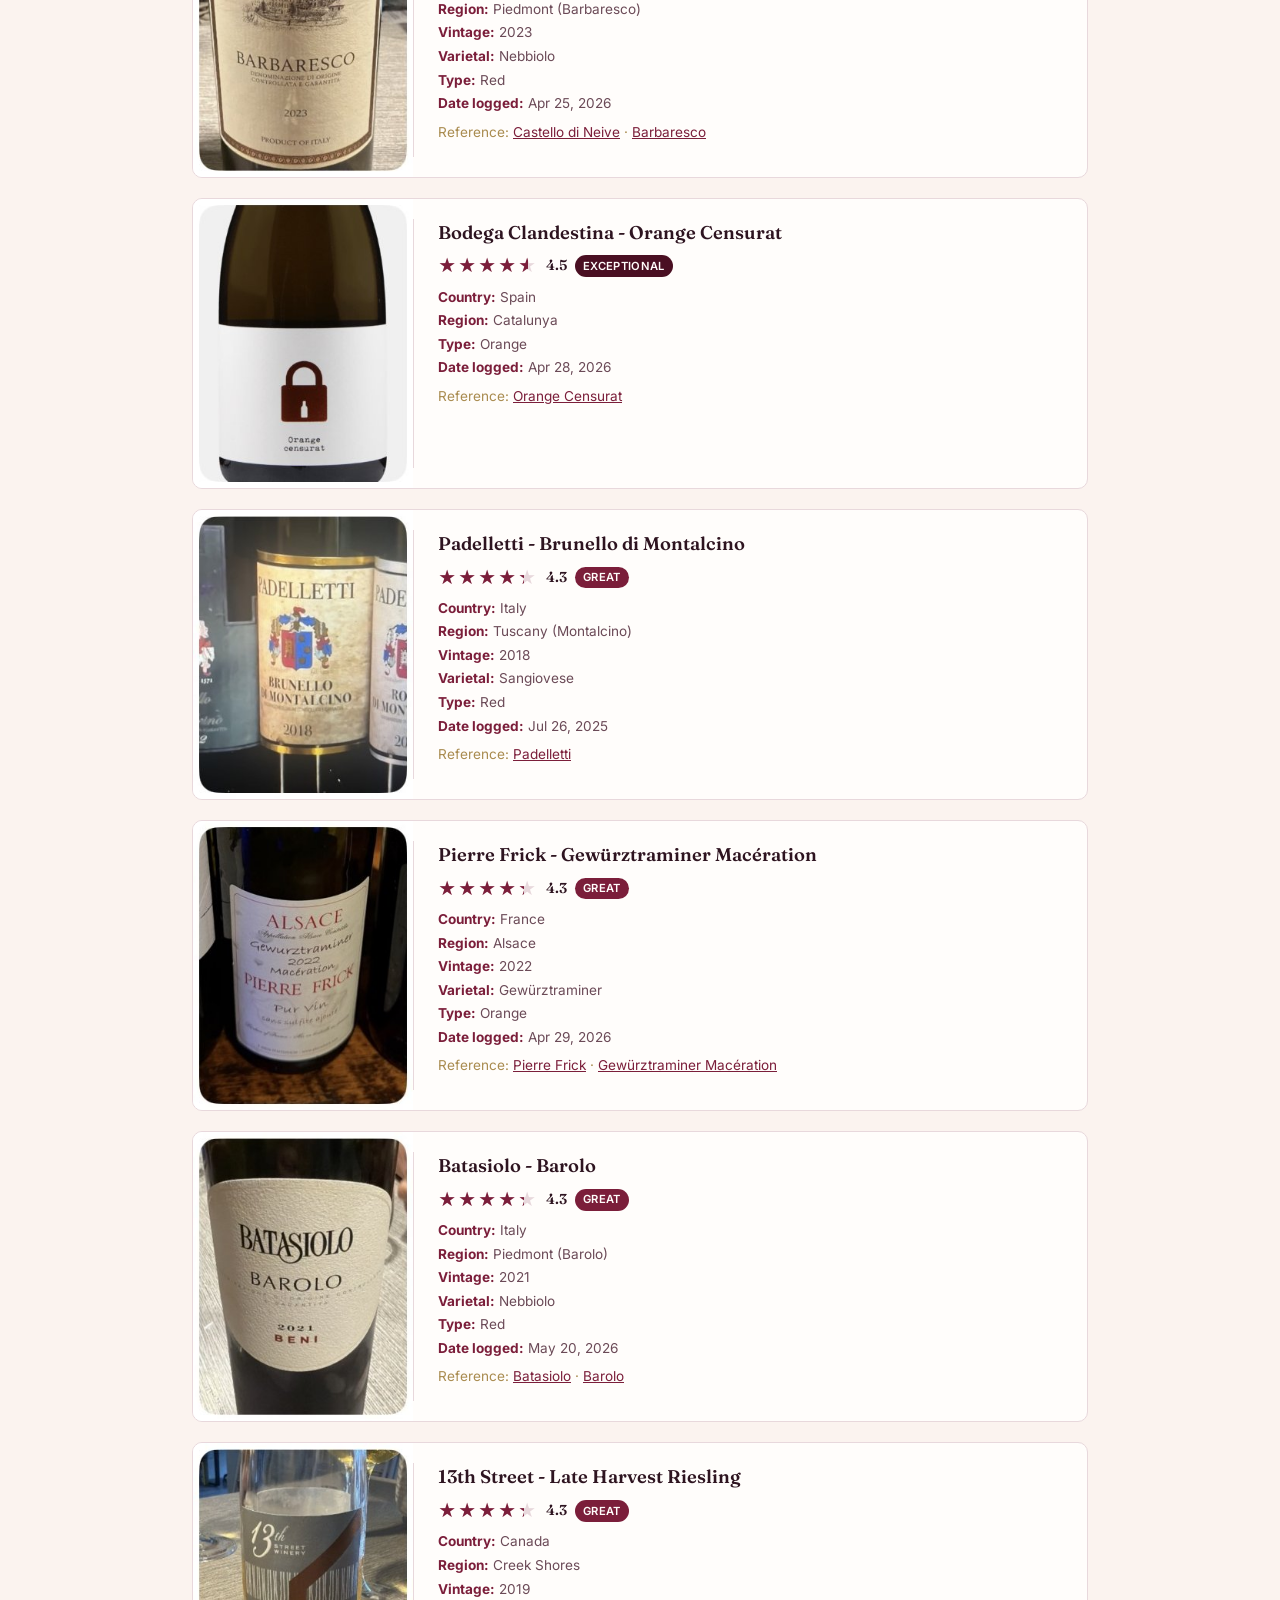
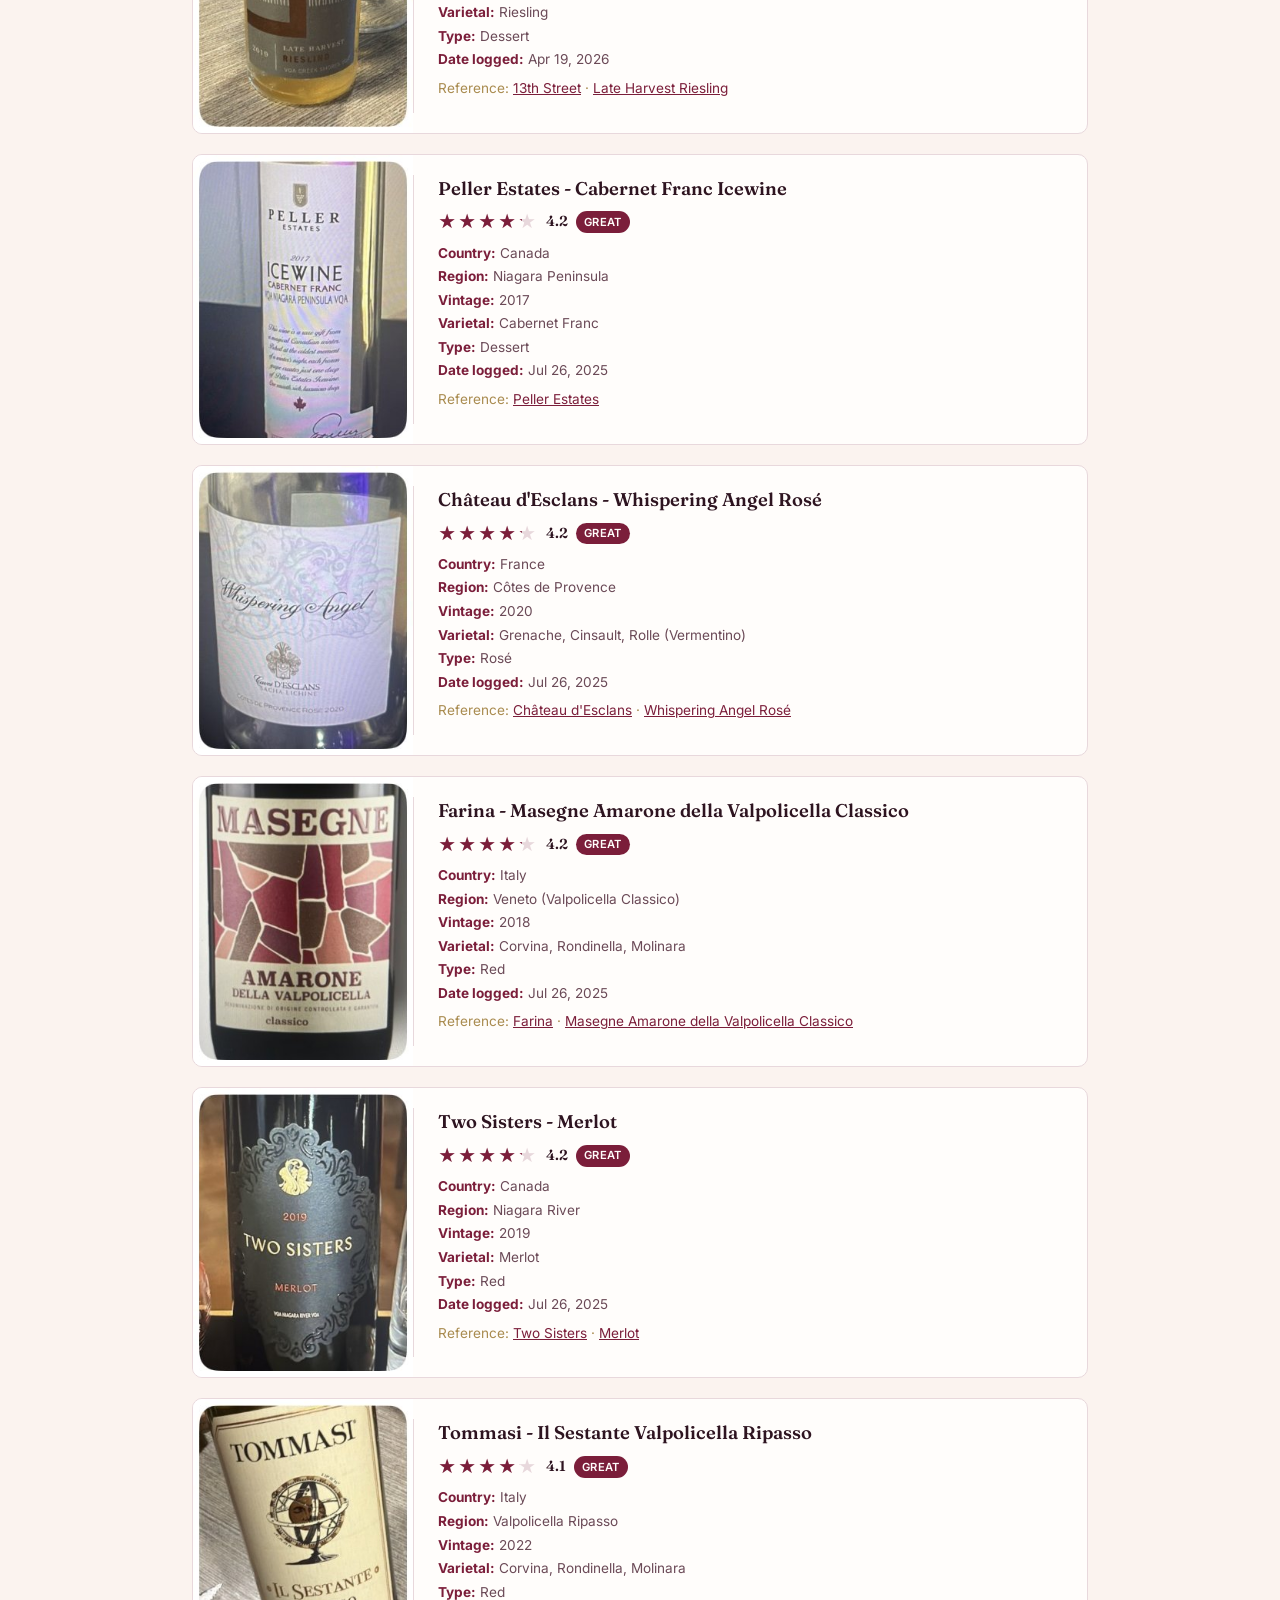
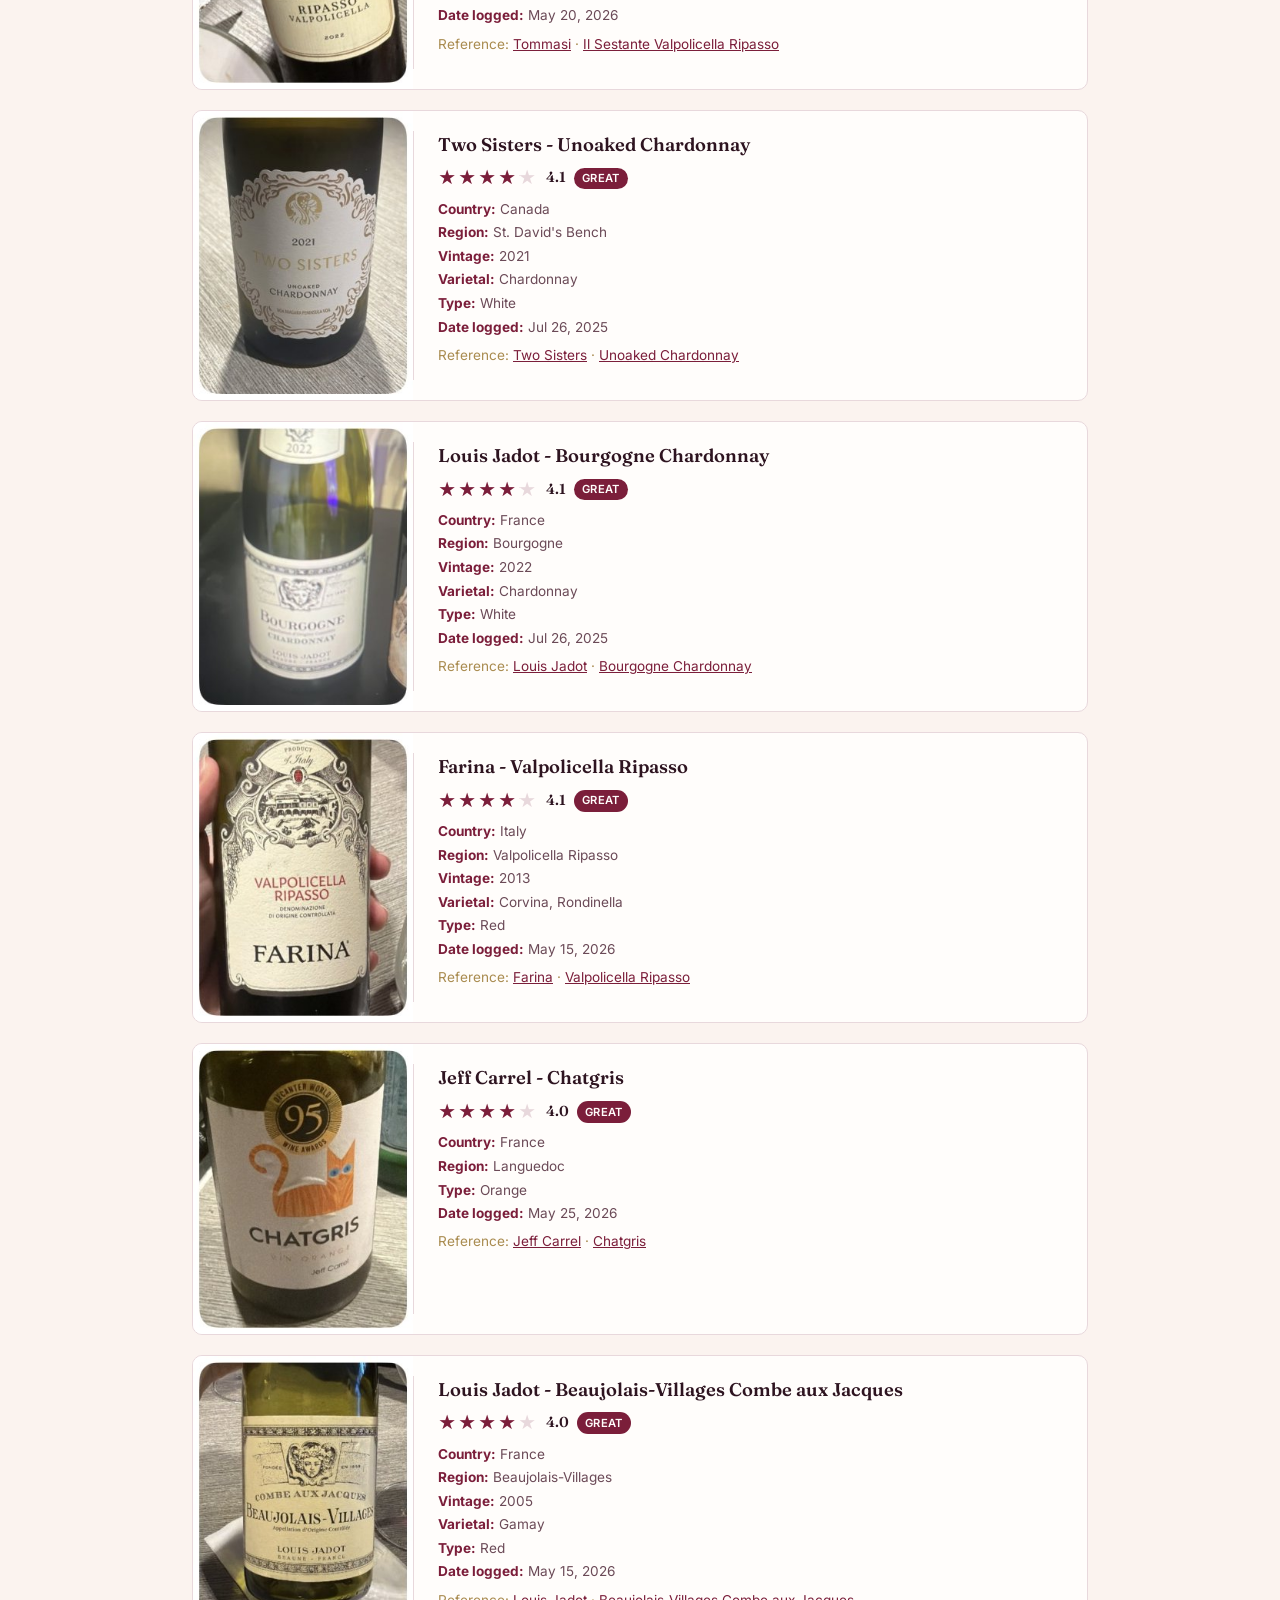
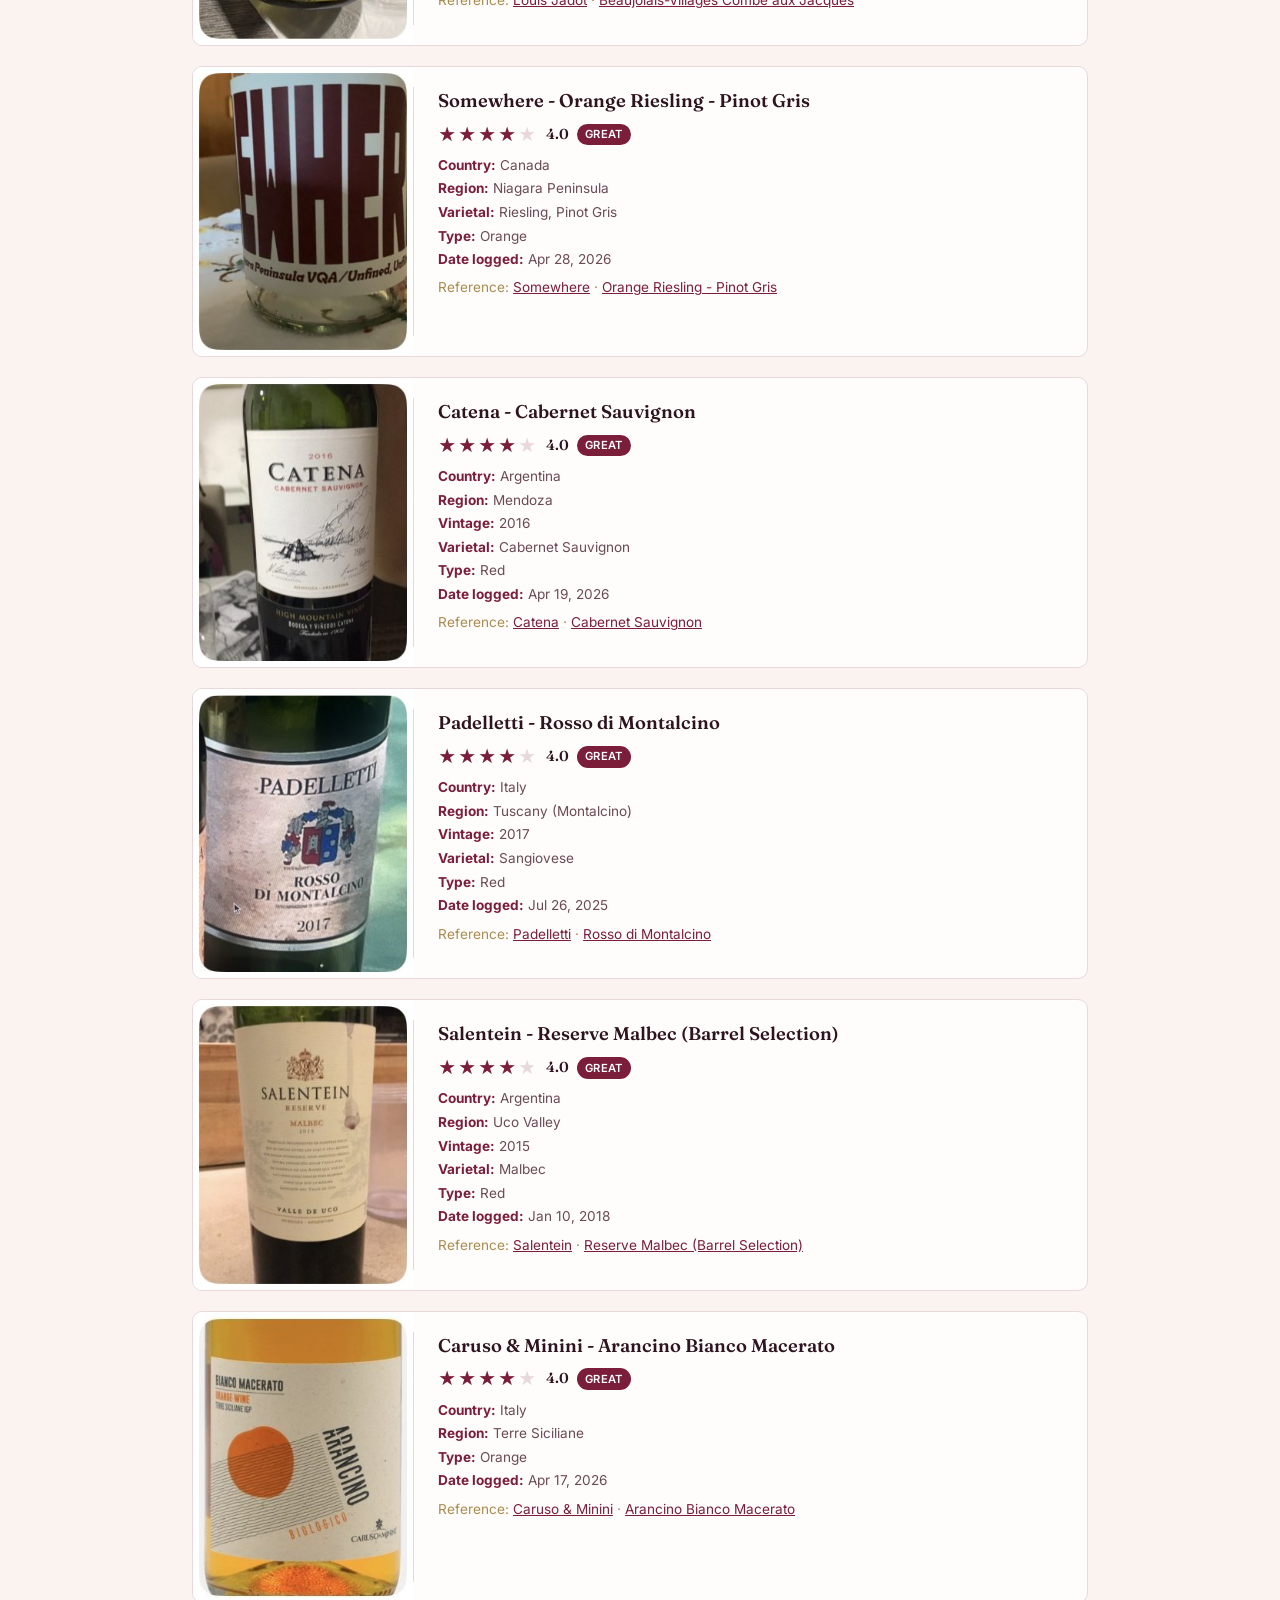
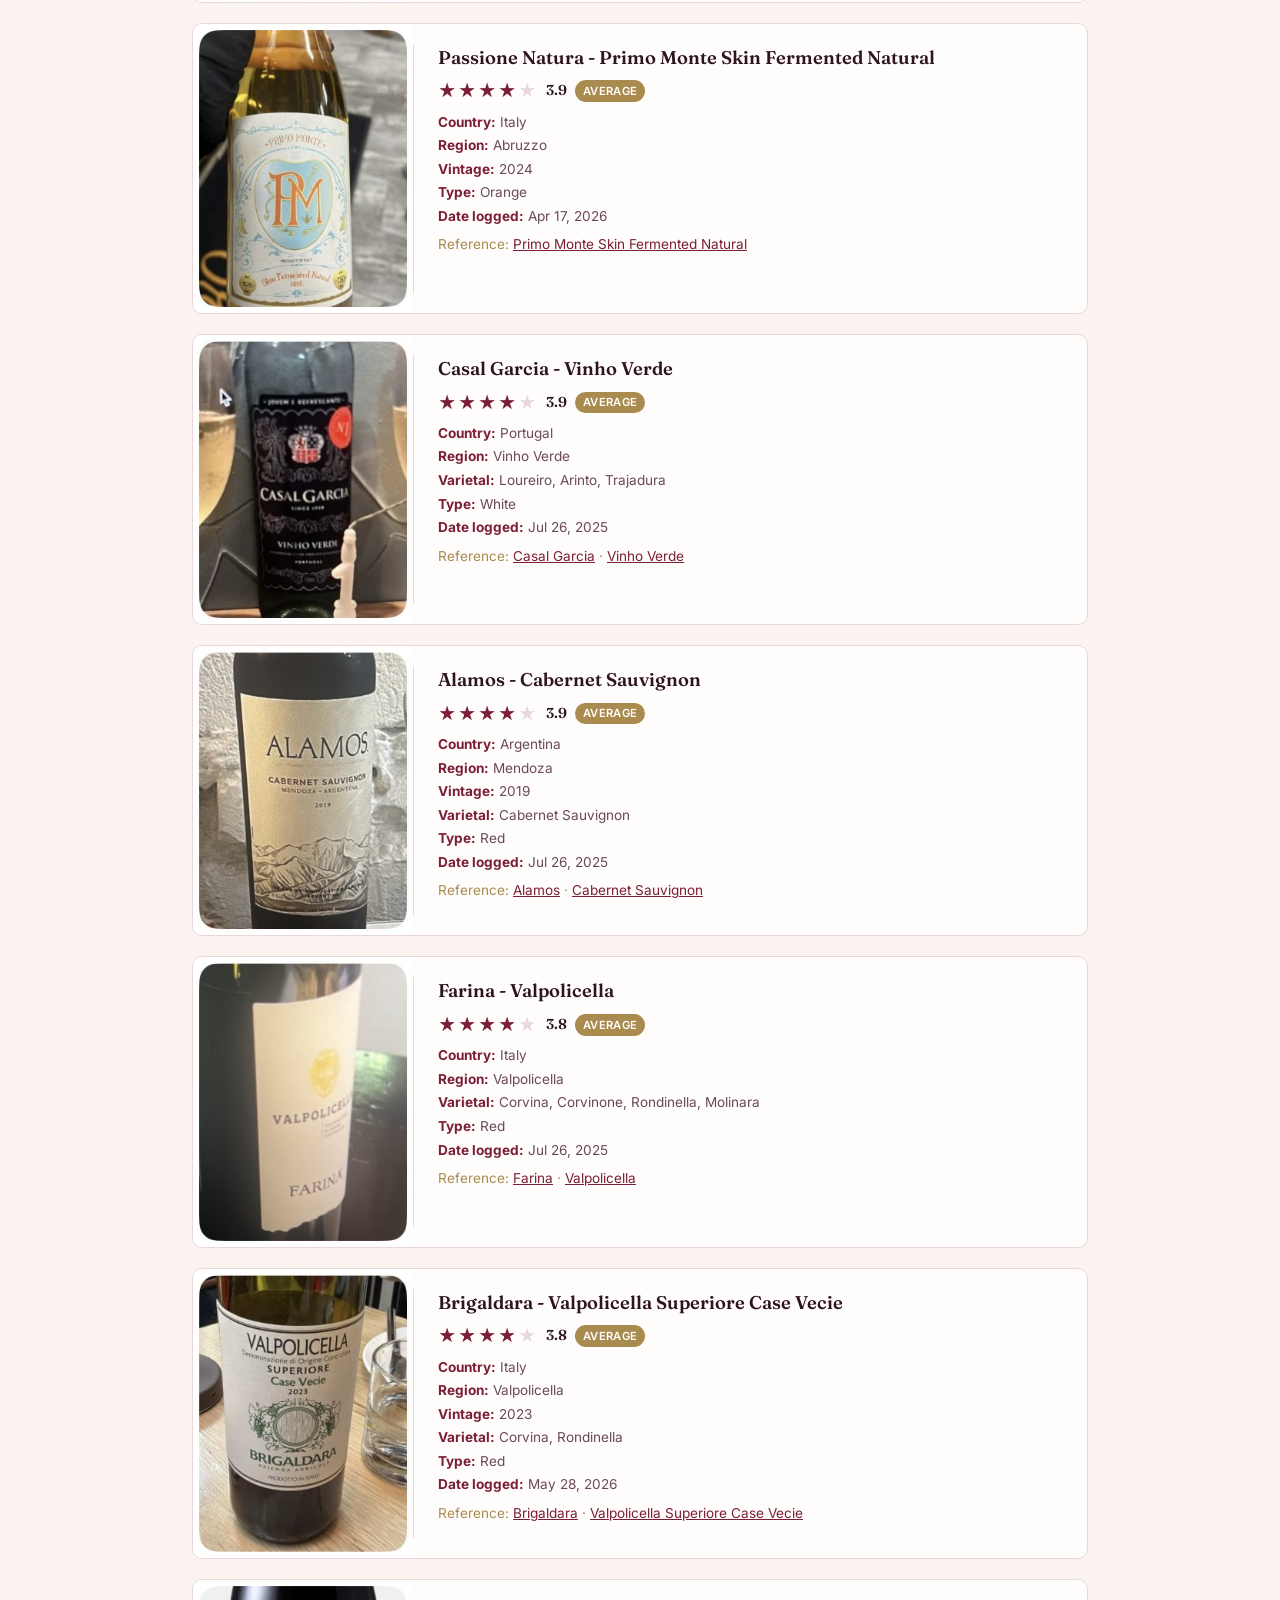
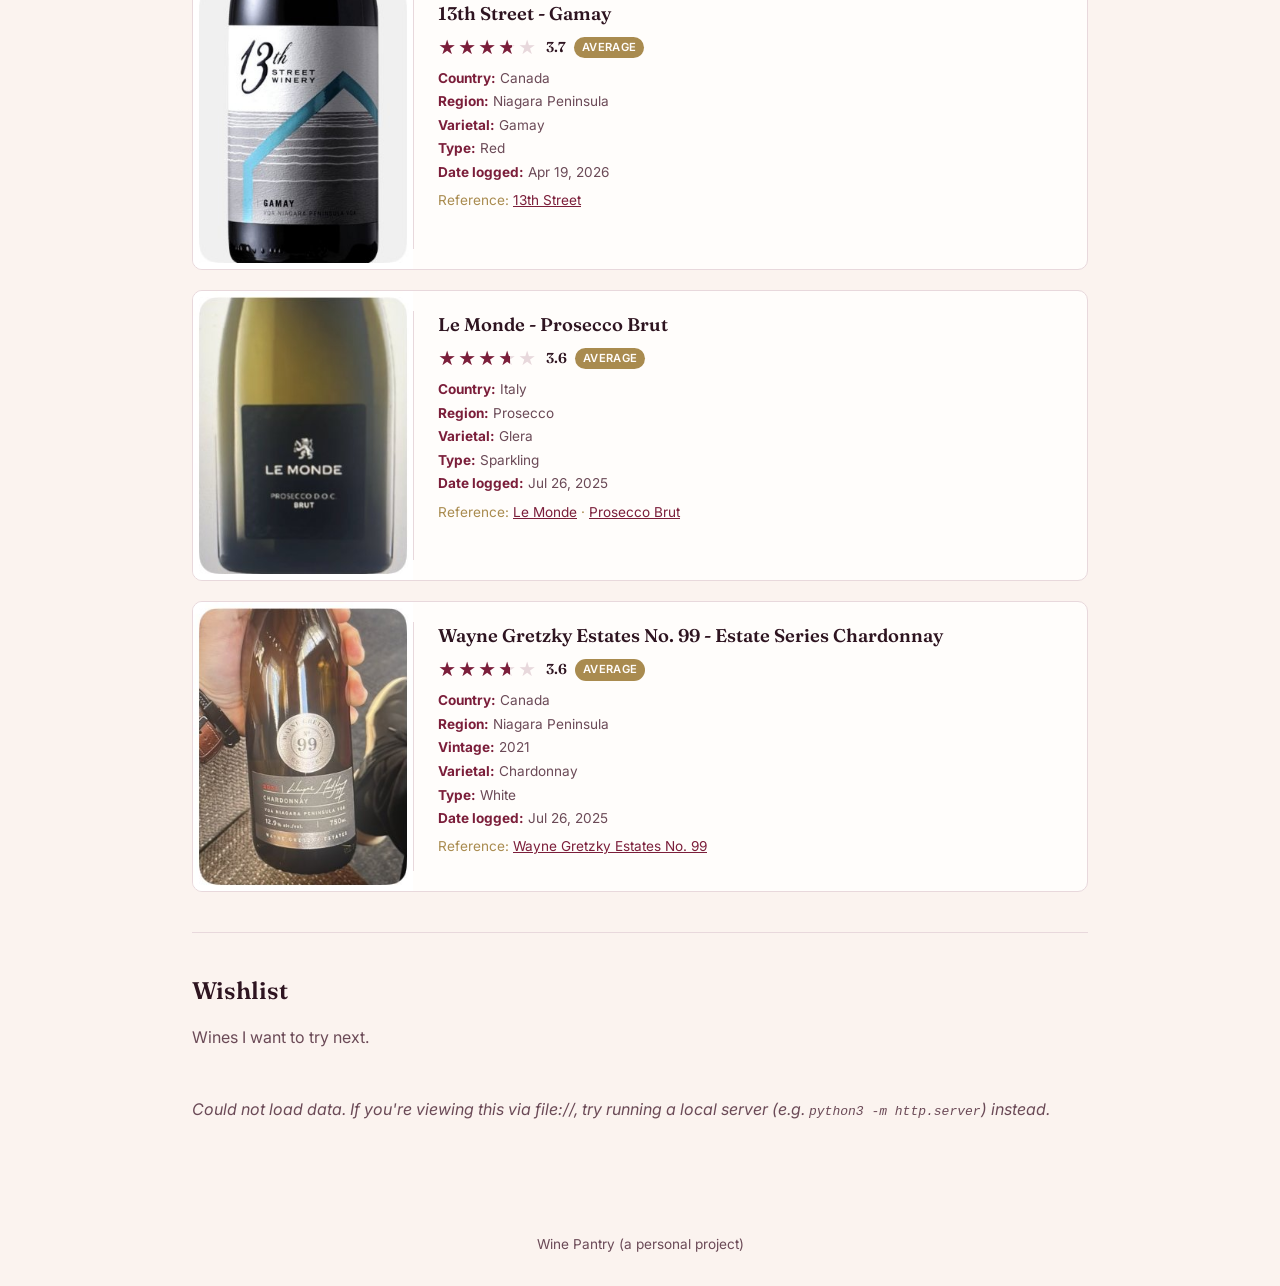
==== commit fbdbfa37: "Order Wines by Type chart by descending count" ====
--- a/index.html
+++ b/index.html
@@ -126,8 +126,9 @@
     }
 
     function renderTypeChart(counts) {
-      const max = Math.max(...TYPE_ORDER.map((t) => counts[t] || 0), 1);
-      const cols = TYPE_ORDER
+      const typesByCount = TYPE_ORDER.slice().sort((a, b) => (counts[b] || 0) - (counts[a] || 0));
+      const max = Math.max(...typesByCount.map((t) => counts[t] || 0), 1);
+      const cols = typesByCount
         .map((type) => {
           const value = counts[type] || 0;
           const heightPct = value ? (value / max) * 100 : 2;
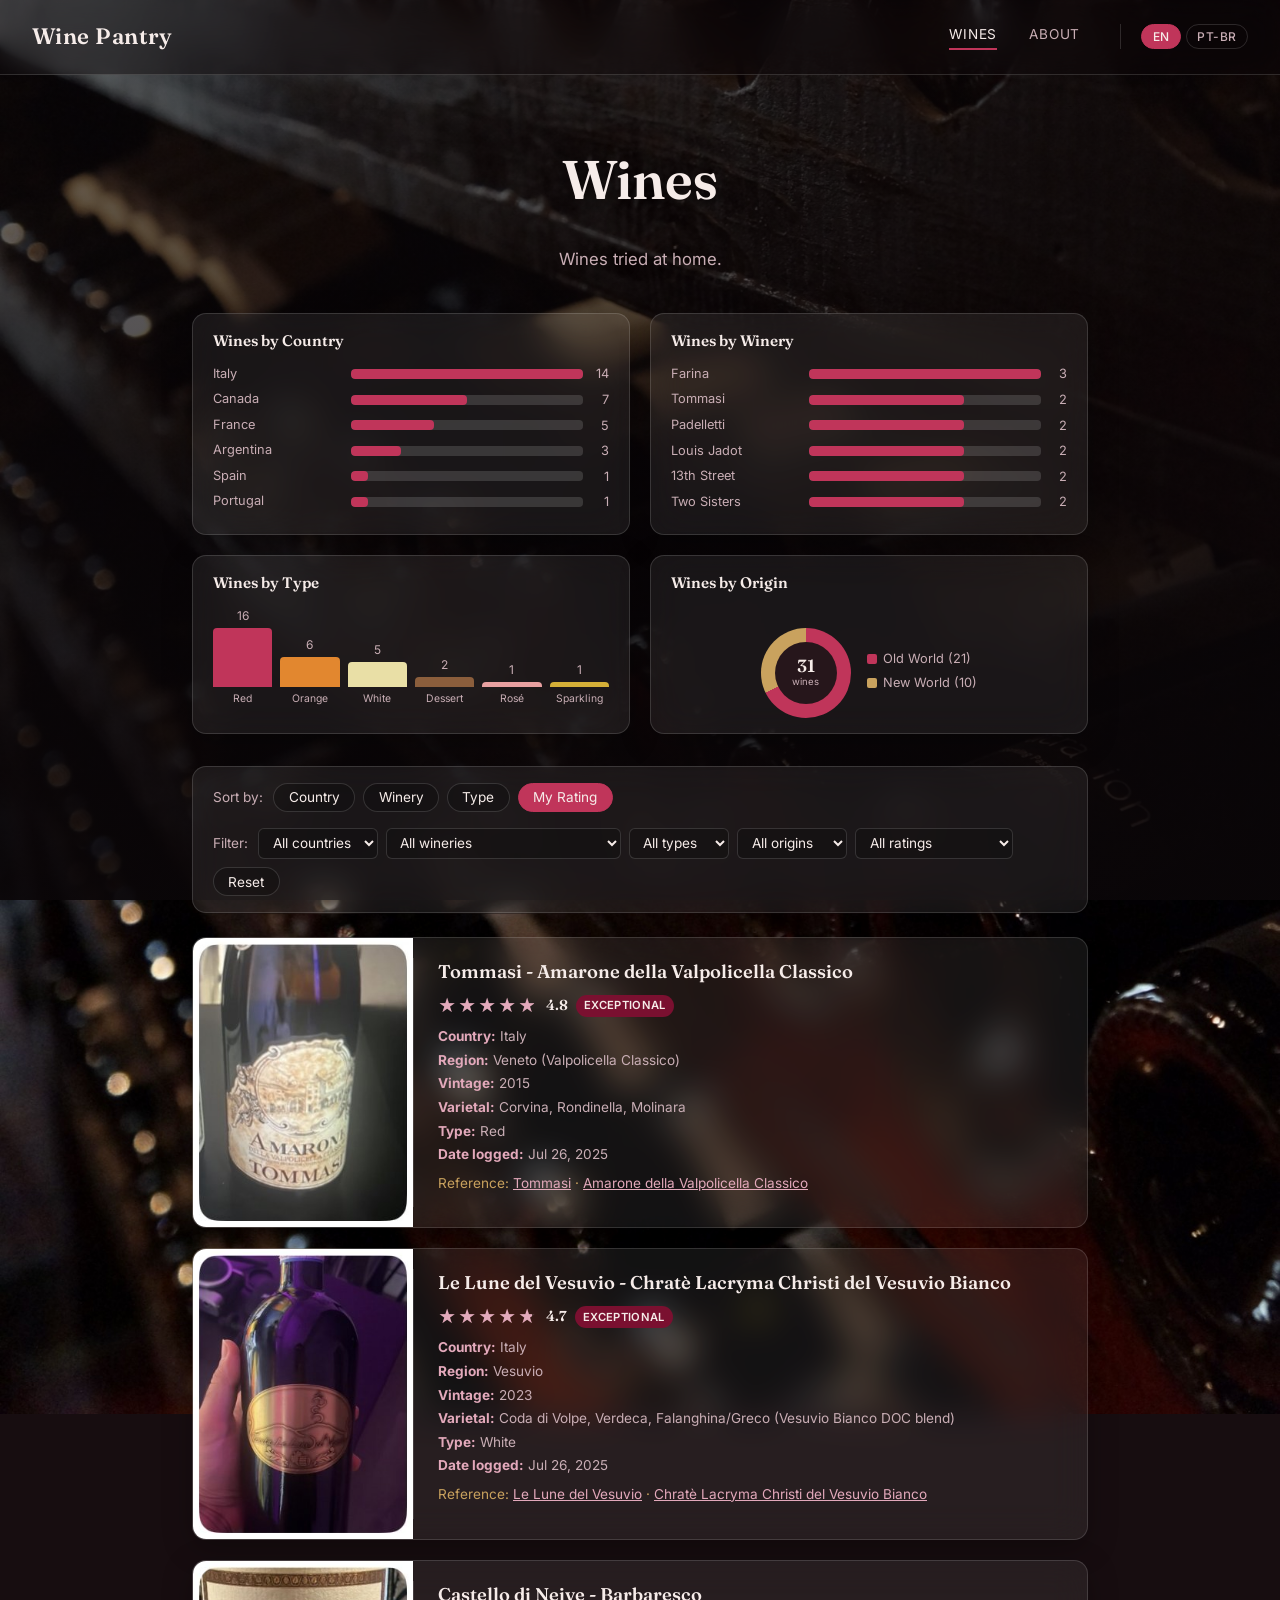
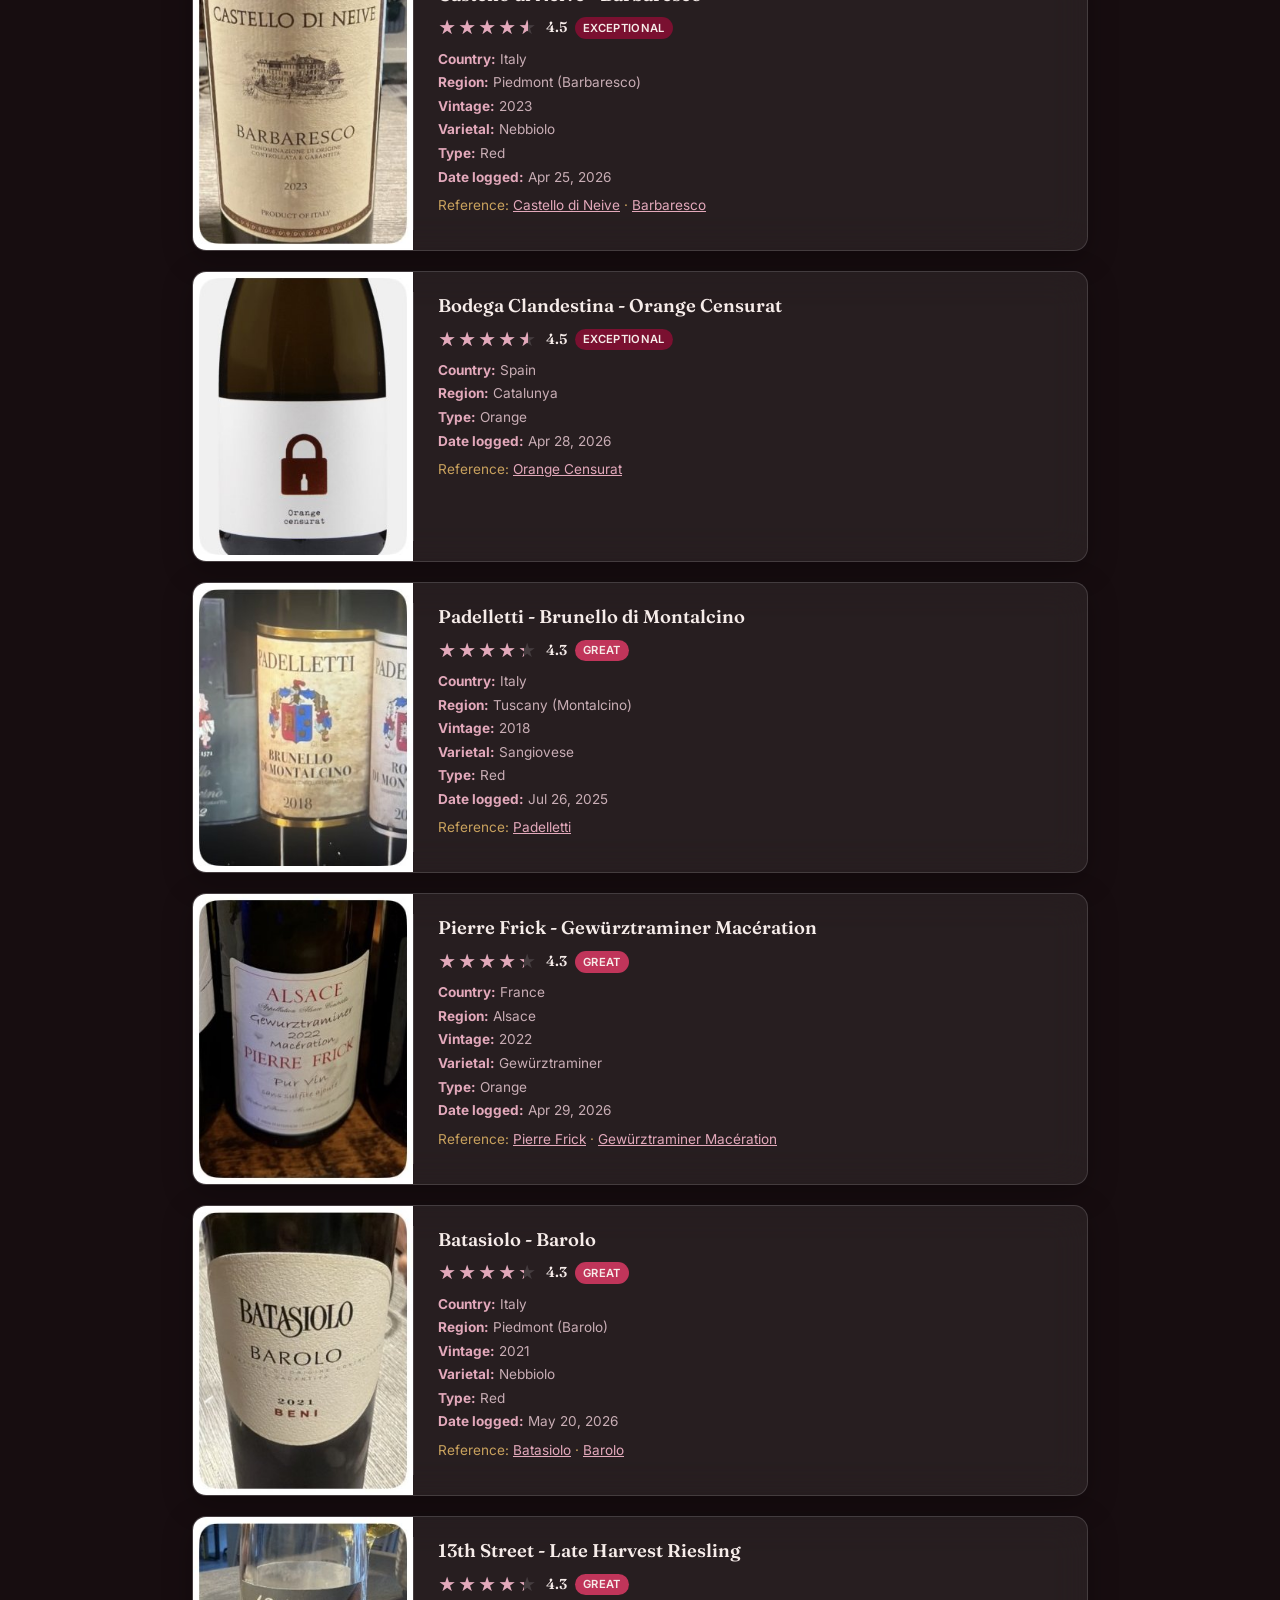
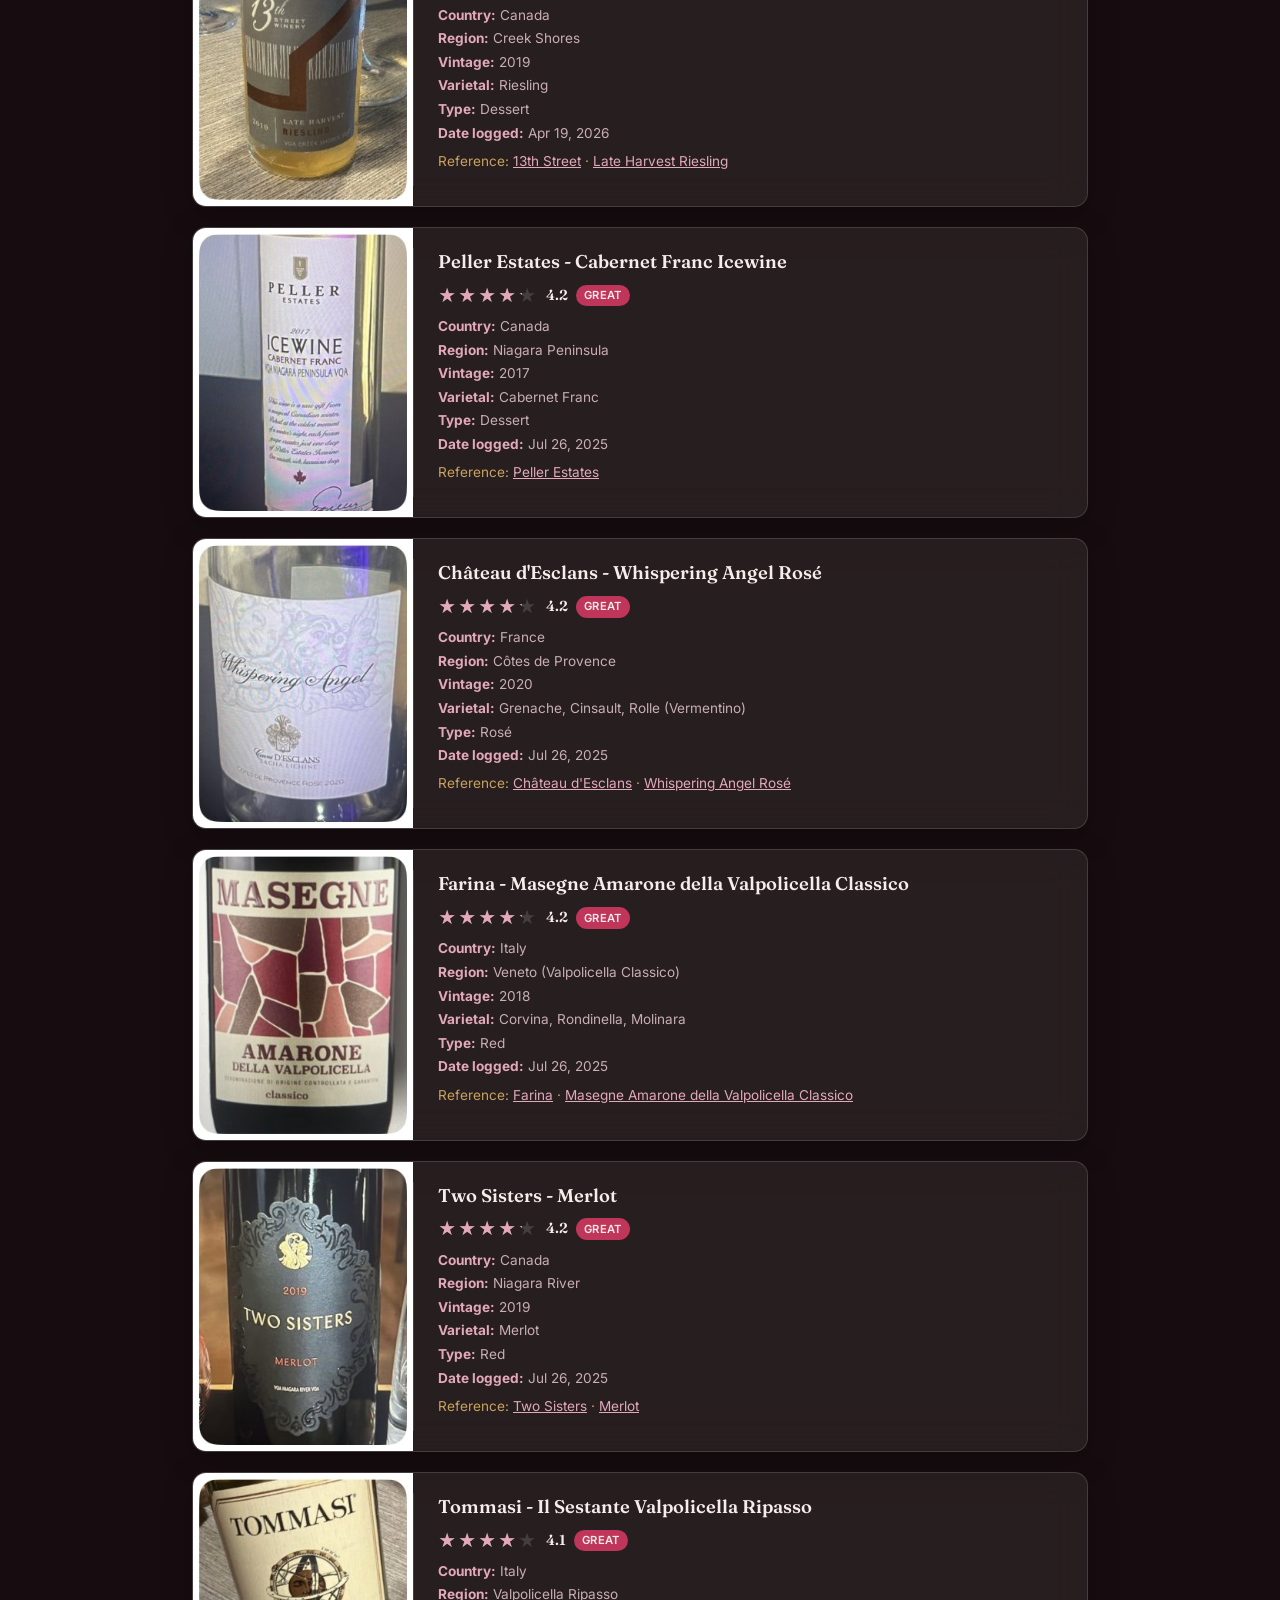
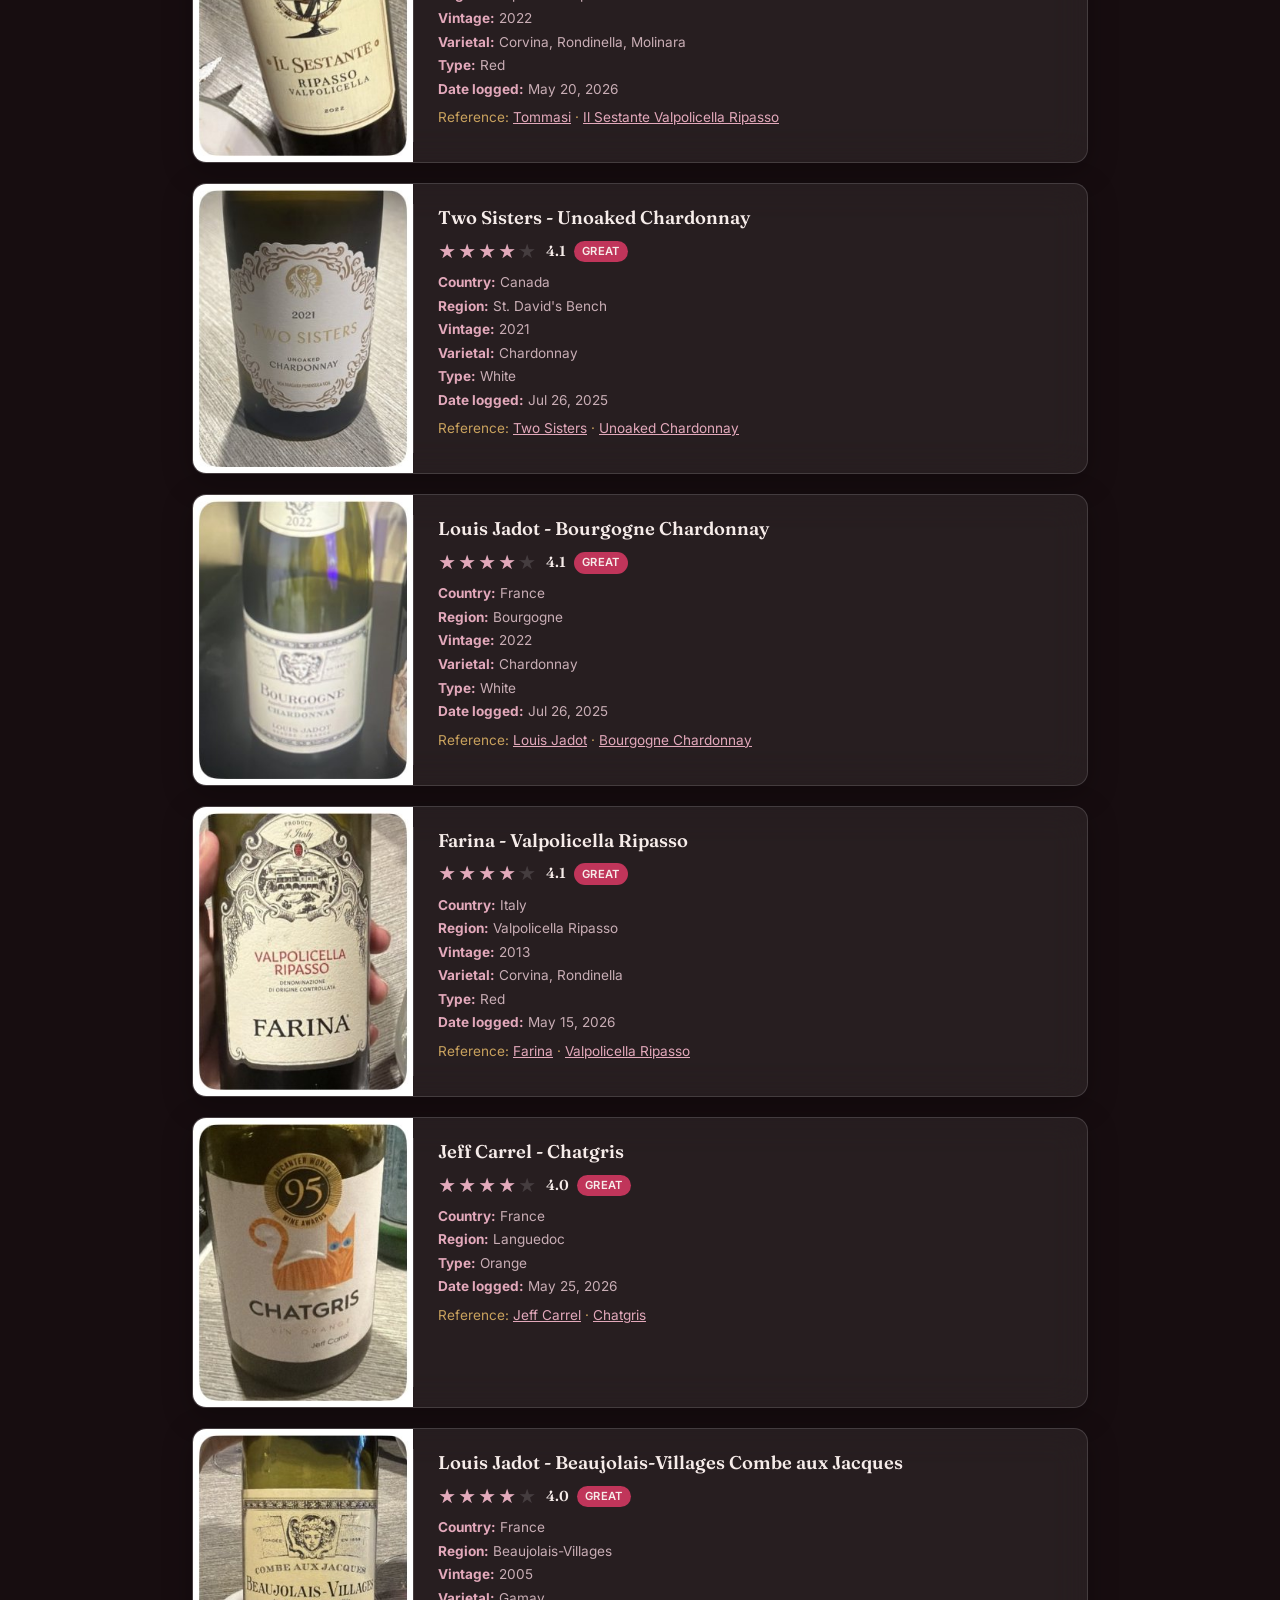
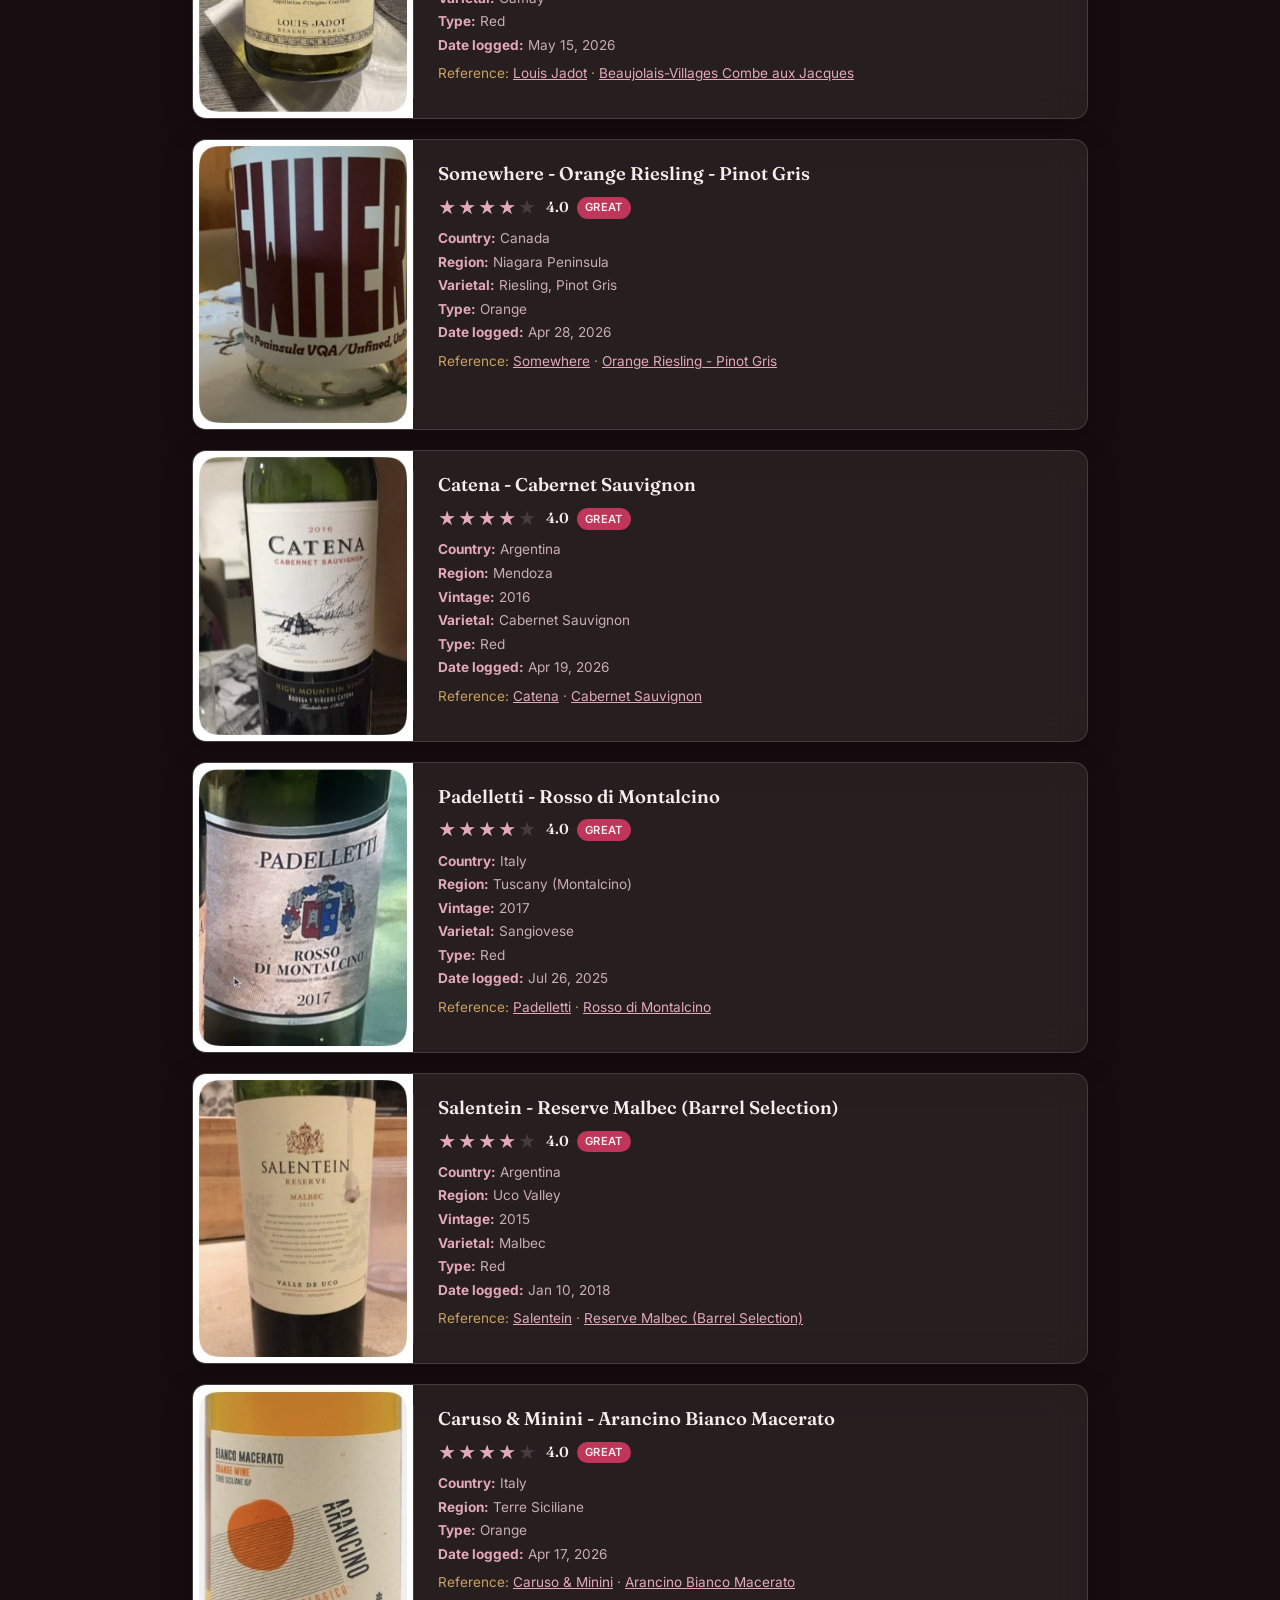
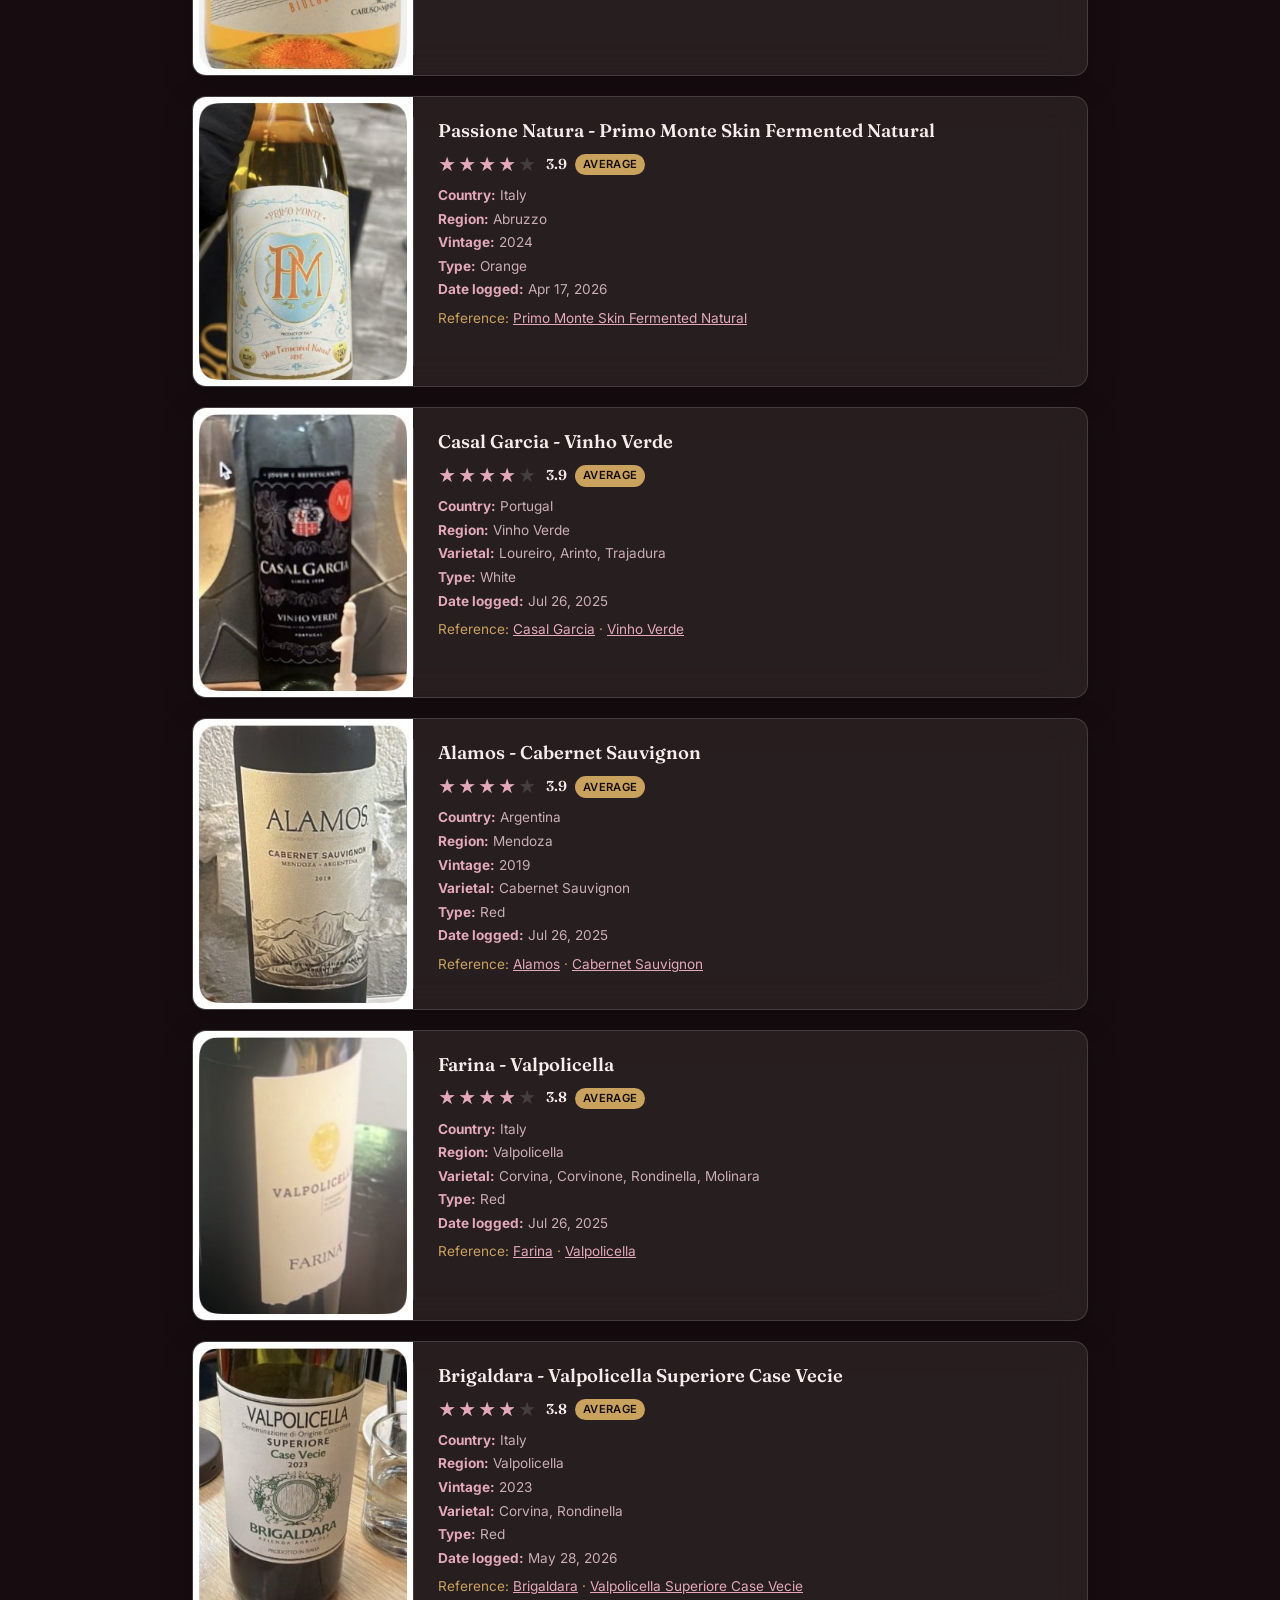
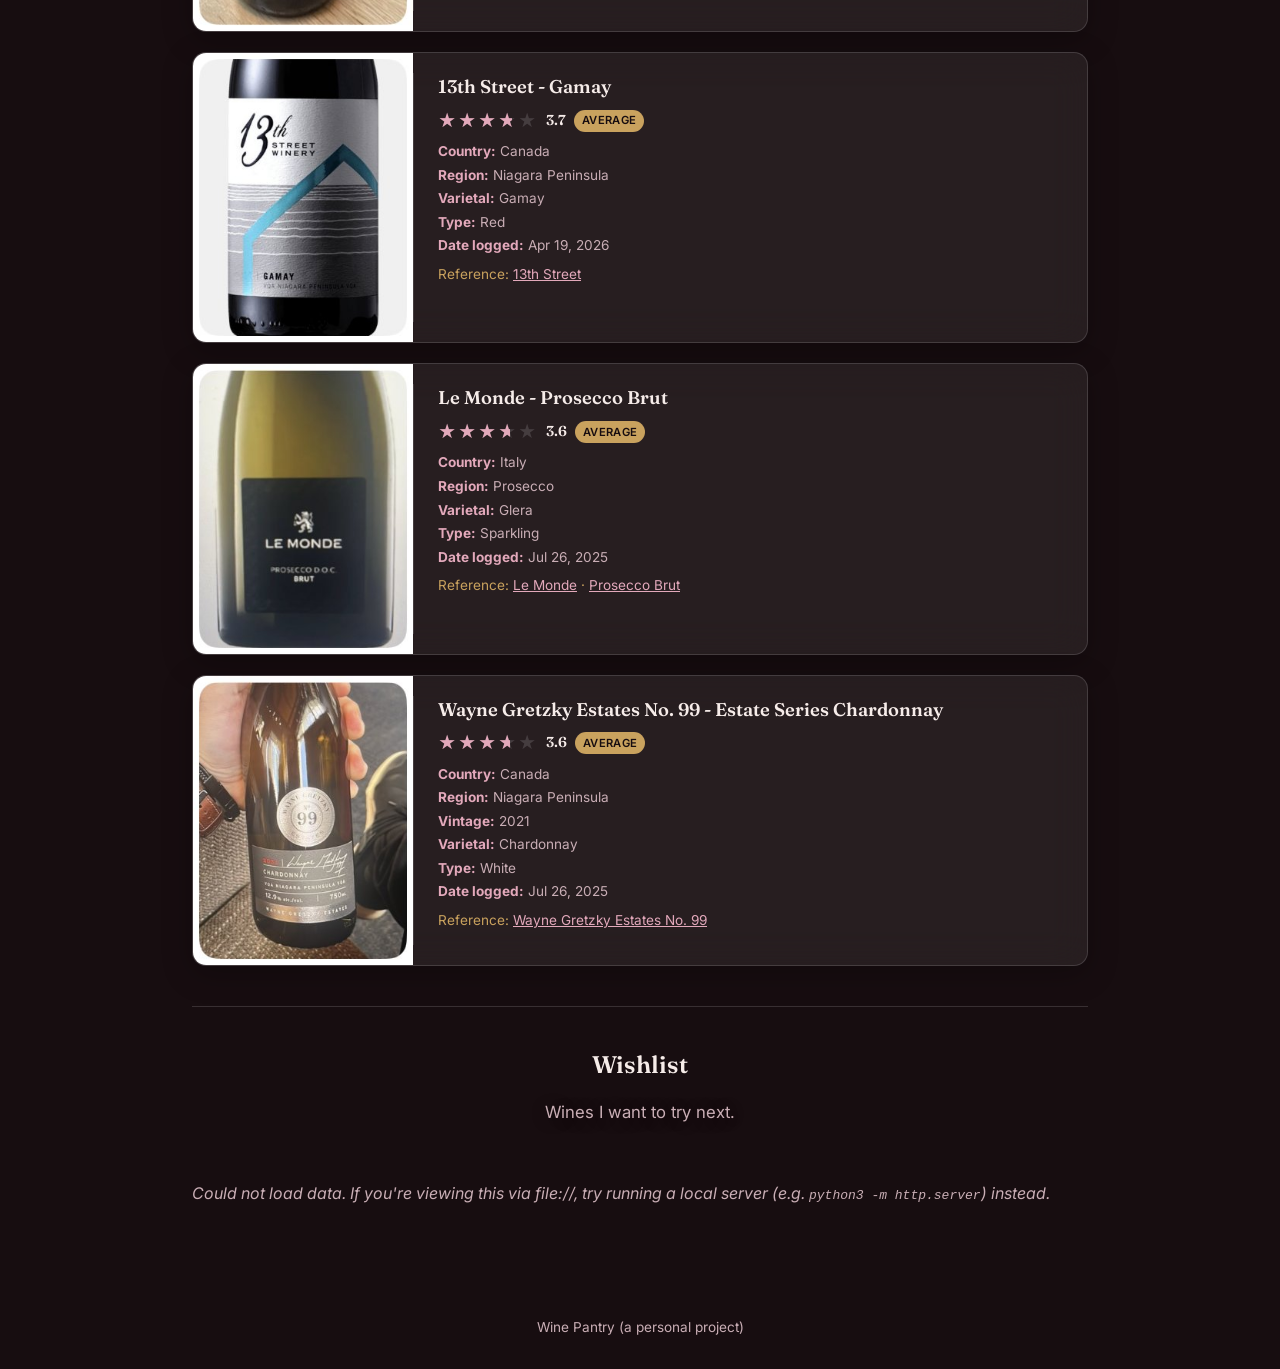
==== commit a945d97e: "Redesign to match Coffee Pantry's dark glass theme Consolidates the site down to Wines + About (with" ====
--- a/index.html
+++ b/index.html
@@ -4,72 +4,70 @@
   <meta charset="UTF-8">
   <meta name="viewport" content="width=device-width, initial-scale=1.0">
   <title>Wine Pantry</title>
-  <meta name="description" content="A personal archive of wines tried, charcuterie boards, main course pairings, and wine bars worth visiting.">
+  <meta name="description" content="A personal archive of wines tried at home, tasting notes, and a wishlist of what's next.">
   <meta property="og:type" content="website">
   <meta property="og:site_name" content="Wine Pantry">
   <meta property="og:title" content="Wine Pantry">
-  <meta property="og:description" content="A personal archive of wines tried, charcuterie boards, main course pairings, and wine bars worth visiting.">
+  <meta property="og:description" content="A personal archive of wines tried at home, tasting notes, and a wishlist of what's next.">
   <meta property="og:url" content="https://datameneses.github.io/wine-pantry/">
   <meta property="og:image" content="https://datameneses.github.io/wine-pantry/images/social-card.jpg">
   <meta property="og:image:width" content="1200">
   <meta property="og:image:height" content="630">
   <meta name="twitter:card" content="summary_large_image">
   <meta name="twitter:title" content="Wine Pantry">
-  <meta name="twitter:description" content="A personal archive of wines tried, charcuterie boards, main course pairings, and wine bars worth visiting.">
+  <meta name="twitter:description" content="A personal archive of wines tried at home, tasting notes, and a wishlist of what's next.">
   <meta name="twitter:image" content="https://datameneses.github.io/wine-pantry/images/social-card.jpg">
   <link rel="preconnect" href="https://fonts.googleapis.com">
   <link href="https://fonts.googleapis.com/css2?family=Fraunces:wght@500;600;700&family=Inter:wght@400;500&display=swap" rel="stylesheet">
   <link rel="stylesheet" href="css/style.css">
 </head>
-<body>
+<body data-page="wines">
   <header class="site-header">
     <a class="brand" href="index.html">Wine Pantry</a>
     <button class="nav-toggle" type="button" aria-label="Toggle navigation" aria-expanded="false">☰</button>
     <nav class="site-nav">
-      <a href="index.html">Wines</a>
-      <a href="boards.html">Boards</a>
-      <a href="cookbook.html">Cookbook</a>
-      <a href="winebars.html">Wine Bars</a>
-      <a href="grapes.html">Grapes</a>
-      <a href="regions.html">Regions</a>
-      <a href="references.html">References</a>
-      <a href="about.html">About</a>
+      <a href="index.html" data-pt="Vinhos">Wines</a>
+      <a href="about.html" data-pt="Sobre">About</a>
+      <div class="lang-toggle-group">
+        <button class="lang-toggle active" data-lang="en" type="button">EN</button>
+        <button class="lang-toggle" data-lang="pt" type="button">PT-BR</button>
+      </div>
     </nav>
   </header>
 
   <main>
-    <h1>Wines</h1>
-    <p class="page-intro">Wines tried at home.</p>
+    <h1 data-pt="Vinhos">Wines</h1>
+    <p class="page-intro" data-pt="Vinhos experimentados em casa.">Wines tried at home.</p>
 
     <div class="dashboard" id="wines-dashboard"></div>
 
     <div class="toolbar">
       <div class="toolbar-group">
-        <span class="toolbar-label">Sort by:</span>
-        <button class="toolbar-btn" data-sort="country" type="button">Country</button>
-        <button class="toolbar-btn" data-sort="winery" type="button">Winery</button>
-        <button class="toolbar-btn" data-sort="type" type="button">Type</button>
-        <button class="toolbar-btn active" data-sort="rating" type="button">My Rating</button>
+        <span class="toolbar-label" data-pt="Ordenar por:">Sort by:</span>
+        <button class="toolbar-btn" data-sort="country" type="button" data-pt="País">Country</button>
+        <button class="toolbar-btn" data-sort="winery" type="button" data-pt="Vinícola">Winery</button>
+        <button class="toolbar-btn" data-sort="type" type="button" data-pt="Tipo">Type</button>
+        <button class="toolbar-btn active" data-sort="rating" type="button" data-pt="Minha nota">My Rating</button>
       </div>
       <div class="toolbar-group">
-        <span class="toolbar-label">Filter:</span>
-        <select id="filter-country"><option value="">All countries</option></select>
-        <select id="filter-winery"><option value="">All wineries</option></select>
-        <select id="filter-type"><option value="">All types</option></select>
+        <span class="toolbar-label" data-pt="Filtro:">Filter:</span>
+        <select id="filter-country"><option value="" data-pt="Todos os países">All countries</option></select>
+        <select id="filter-winery"><option value="" data-pt="Todas as vinícolas">All wineries</option></select>
+        <select id="filter-type"><option value="" data-pt="Todos os tipos">All types</option></select>
         <select id="filter-world">
-          <option value="">All origins</option>
-          <option value="Old World">Old World</option>
-          <option value="New World">New World</option>
+          <option value="" data-pt="Todas as origens">All origins</option>
+          <option value="Old World" data-pt="Velho Mundo">Old World</option>
+          <option value="New World" data-pt="Novo Mundo">New World</option>
         </select>
         <select id="filter-rating">
-          <option value="">All ratings</option>
-          <option value="exceptional">Exceptional (4.5+)</option>
-          <option value="great">Great (4.0–4.4)</option>
-          <option value="average">Average (3.6–3.9)</option>
-          <option value="low">Low (≤3.5)</option>
-          <option value="unrated">Not yet rated</option>
+          <option value="" data-pt="Todas as notas">All ratings</option>
+          <option value="exceptional" data-pt="Excepcional (4.5+)">Exceptional (4.5+)</option>
+          <option value="great" data-pt="Ótima (4.0–4.4)">Great (4.0–4.4)</option>
+          <option value="average" data-pt="Média (3.6–3.9)">Average (3.6–3.9)</option>
+          <option value="low" data-pt="Baixa (≤3.5)">Low (≤3.5)</option>
+          <option value="unrated" data-pt="Ainda não avaliado">Not yet rated</option>
         </select>
-        <button class="toolbar-btn" id="reset-filters" type="button">Reset</button>
+        <button class="toolbar-btn" id="reset-filters" type="button" data-pt="Redefinir">Reset</button>
       </div>
     </div>
 
@@ -77,12 +75,12 @@
 
     <hr class="section-divider">
 
-    <h2>Wishlist</h2>
-    <p class="page-intro">Wines I want to try next.</p>
+    <h2 data-pt="Lista de desejos">Wishlist</h2>
+    <p class="page-intro" data-pt="Vinhos que eu quero experimentar em seguida.">Wines I want to try next.</p>
     <div class="wishlist-grid" id="wishlist-list"></div>
   </main>
 
-  <footer class="site-footer">Wine Pantry (a personal project)</footer>
+  <footer class="site-footer" data-pt="Wine Pantry (um projeto pessoal)">Wine Pantry (a personal project)</footer>
   <script src="js/main.js"></script>
   <script>
     const TYPE_ORDER = ["White", "Orange", "Rosé", "Red", "Sparkling", "Dessert"];
@@ -90,7 +88,7 @@
       "White": "#E9DFA6",
       "Orange": "#E2872F",
       "Rosé": "#E8A0A0",
-      "Red": "#7B1E3A",
+      "Red": "#C0355A",
       "Sparkling": "#D4AF37",
       "Dessert": "#8B5E3C"
     };
@@ -127,7 +125,7 @@
 
     function renderTypeChart(counts) {
       const typesByCount = TYPE_ORDER.slice().sort((a, b) => (counts[b] || 0) - (counts[a] || 0));
-      const max = Math.max(...typesByCount.map((t) => counts[t] || 0), 1);
+      const max = Math.max(...typesByCount.map((ty) => counts[ty] || 0), 1);
       const cols = typesByCount
         .map((type) => {
           const value = counts[type] || 0;
@@ -138,12 +136,12 @@
                 <span class="vbar-value">${value}</span>
                 <div class="vbar-fill" style="height:${heightPct}%; background:${TYPE_COLORS[type]}"></div>
               </div>
-              <span class="vbar-label">${type}</span>
+              <span class="vbar-label">${t(type)}</span>
             </div>
           `;
         })
         .join("");
-      return `<div class="dashboard-card"><p class="dashboard-title">Wines by Type</p><div class="vbar-chart">${cols}</div></div>`;
+      return `<div class="dashboard-card"><p class="dashboard-title">${t("Wines by Type")}</p><div class="vbar-chart">${cols}</div></div>`;
     }
 
     function renderDonutChart(counts) {
@@ -162,14 +160,14 @@
         })
         .join(", ");
       const legend = order
-        .map((key) => `<li><span class="swatch" style="background:${colors[key]}"></span>${key} (${counts[key] || 0})</li>`)
+        .map((key) => `<li><span class="swatch" style="background:${colors[key]}"></span>${t(key)} (${counts[key] || 0})</li>`)
         .join("");
       return `
         <div class="dashboard-card">
-          <p class="dashboard-title">Wines by Origin</p>
+          <p class="dashboard-title">${t("Wines by Origin")}</p>
           <div class="donut-wrap">
             <div class="donut" style="background: conic-gradient(${segments})" title="Old World: ${counts["Old World"] || 0}, New World: ${counts["New World"] || 0}">
-              <div class="donut-hole"><span>${total}</span><small>wines</small></div>
+              <div class="donut-hole"><span>${total}</span><small>${t("wines")}</small></div>
             </div>
             <ul class="donut-legend">${legend}</ul>
           </div>
@@ -185,35 +183,38 @@
       const byWorld = countBy(data, (w) => w.worldStyle);
 
       document.getElementById("wines-dashboard").innerHTML =
-        renderHBarChart("Wines by Country", byCountry) +
-        renderHBarChart("Wines by Winery", byWineryRepeat) +
+        renderHBarChart(t("Wines by Country"), byCountry) +
+        renderHBarChart(t("Wines by Winery"), byWineryRepeat) +
         renderTypeChart(byType) +
         renderDonutChart(byWorld);
     }
 
     function renderOrigin(origin) {
       if (!origin) return "";
-      const countryLine = origin.country ? `<li><strong>Country:</strong> ${origin.country}</li>` : "";
-      const regionLine = origin.region ? `<li><strong>Region:</strong> ${origin.region}</li>` : "";
-      const producerLine = origin.producer ? `<li><strong>Producer:</strong> ${origin.producer}</li>` : "";
+      const countryLine = origin.country ? `<li><strong>${t("Country")}:</strong> ${origin.country}</li>` : "";
+      const regionLine = origin.region ? `<li><strong>${t("Region")}:</strong> ${origin.region}</li>` : "";
+      const producerLine = origin.producer ? `<li><strong>${t("Producer")}:</strong> ${origin.producer}</li>` : "";
       return countryLine + regionLine + producerLine;
     }
 
     function field(label, value) {
-      return value ? `<li><strong>${label}:</strong> ${value}</li>` : "";
+      return value ? `<li><strong>${t(label)}:</strong> ${value}</li>` : "";
     }
 
     function formatDate(iso) {
       if (!iso) return "";
       const [y, m, d] = iso.split("-").map(Number);
-      return new Date(y, m - 1, d).toLocaleDateString("en-US", { year: "numeric", month: "short", day: "numeric" });
+      const date = new Date(y, m - 1, d);
+      return getLang() === "pt"
+        ? date.toLocaleDateString("pt-BR", { year: "numeric", month: "short", day: "numeric" })
+        : date.toLocaleDateString("en-US", { year: "numeric", month: "short", day: "numeric" });
     }
 
     function renderWineryLink(item) {
       const links = [];
       if (item.wineryUrl) links.push(`<a href="${item.wineryUrl}" target="_blank" rel="noopener">${item.winery}</a>`);
       if (item.productUrl) links.push(`<a href="${item.productUrl}" target="_blank" rel="noopener">${item.name}</a>`);
-      return links.length ? `<p class="card-meta">Reference: ${links.join(" · ")}</p>` : "";
+      return links.length ? `<p class="card-meta">${t("Reference")}: ${links.join(" · ")}</p>` : "";
     }
 
     function ratingTag(rating) {
@@ -232,10 +233,10 @@
       if (typeof rating !== "number") {
         return `
           <div class="star-rating-row">
-            <div class="star-rating" aria-label="Not yet rated">
+            <div class="star-rating" aria-label="${t("Not yet rated")}">
               <span class="star-rating-track">★★★★★</span>
             </div>
-            <span class="rating-value empty-state">Not yet rated</span>
+            <span class="rating-value empty-state">${t("Not yet rated")}</span>
           </div>
         `;
       }
@@ -247,7 +248,7 @@
             <span class="star-rating-fill" style="width:${pct}%">★★★★★</span>
           </div>
           <span class="rating-value">${rating.toFixed(1)}</span>
-          <span class="rating-tag rating-tag-${ratingTag(rating).toLowerCase()}">${ratingTag(rating)}</span>
+          <span class="rating-tag rating-tag-${ratingTag(rating).toLowerCase()}">${t(ratingTag(rating))}</span>
         </div>
       `;
     }
@@ -262,13 +263,13 @@
           <div class="wine-details">
             <h3>${[item.winery, item.name].filter(Boolean).join(" - ")}</h3>
             ${renderRating(item.rating)}
-            ${item.tastingNotes && item.tastingNotes.length ? `<p class="card-meta">${item.tastingNotes.join(" · ")}</p>` : ""}
+            ${item.tastingNotes && item.tastingNotes.length ? `<p class="card-meta">${tf(item, "tastingNotes").join(" · ")}</p>` : ""}
             <ul class="spec-list">
               ${renderOrigin(item.origin)}
               ${field("Vintage", item.vintage)}
               ${field("Varietal", item.varietal)}
               ${field("Winemaking", item.process)}
-              ${field("Type", item.type)}
+              ${field("Type", t(item.type))}
               ${field("Cellaring", item.cellaring)}
               ${field("ABV", item.abv)}
               ${field("Serving temp", item.servingTemp)}
@@ -315,7 +316,7 @@
       const container = document.getElementById("wines-list");
       container.innerHTML = list.length
         ? list.map(wineTemplate).join("")
-        : '<p class="empty-state">No wines match these filters.</p>';
+        : `<p class="empty-state">${t("No wines match these filters.")}</p>`;
     }
 
     function populateSelect(id, values) {
@@ -335,7 +336,10 @@
 
         const countries = [...new Set(data.map((w) => w.origin && w.origin.country).filter(Boolean))].sort();
         const wineries = [...new Set(data.map((w) => w.winery).filter(Boolean))].sort();
-        const typesPresent = TYPE_ORDER.filter((t) => data.some((w) => w.type === t));
+        const typeCounts = countBy(data, (w) => w.type);
+        const typesPresent = TYPE_ORDER
+          .filter((ty) => typeCounts[ty])
+          .sort((a, b) => typeCounts[b] - typeCounts[a]);
 
         populateSelect("filter-country", countries);
         populateSelect("filter-type", typesPresent);
@@ -347,8 +351,13 @@
       .catch((err) => {
         console.error("Failed to load data/wines.json", err);
         document.getElementById("wines-list").innerHTML =
-          '<p class="empty-state">Could not load data. If you\'re viewing this via file://, try running a local server (e.g. <code>python3 -m http.server</code>) instead.</p>';
+          `<p class="empty-state">${t("Could not load data. If you're viewing this via file://, try running a local server (e.g. <code>python3 -m http.server</code>) instead.")}</p>`;
       });
+
+    document.addEventListener("langchange", () => {
+      renderDashboard(winesData);
+      applyAndRender();
+    });
 
     document.querySelectorAll(".toolbar-btn[data-sort]").forEach((btn) => {
       btn.addEventListener("click", () => {
--- a/css/style.css
+++ b/css/style.css
@@ -1,12 +1,15 @@
 :root {
-  --color-bg: #FBF3EF;
-  --color-bg-card: #FFFDFB;
-  --color-text: #2E1420;
-  --color-text-soft: #6B4A57;
-  --color-accent: #7B1E3A;
-  --color-accent-soft: #E3B8C4;
-  --color-secondary: #A98B4F;
-  --color-border: #E8D8DC;
+  --color-bg: #170D10;
+  --color-bg-card: rgba(255, 255, 255, 0.07);
+  --color-bg-card-solid: #26161B;
+  --color-text: #F6ECE9;
+  --color-text-soft: #C9AEB5;
+  --color-accent: #C0355A;
+  --color-accent-soft: #E3A9BB;
+  --color-secondary: #C9A25E;
+  --color-border: rgba(255, 255, 255, 0.14);
+  --glass-blur: blur(18px);
+  --overlay-scrim: linear-gradient(180deg, rgba(10, 6, 8, 0.55) 0%, rgba(10, 6, 8, 0.72) 45%, rgba(10, 6, 8, 0.92) 100%);
 
   --font-heading: "Fraunces", Georgia, serif;
   --font-body: "Inter", -apple-system, BlinkMacSystemFont, sans-serif;
@@ -16,13 +19,44 @@
   box-sizing: border-box;
 }
 
+html {
+  background: var(--color-bg);
+  overflow-x: hidden;
+}
+
 body {
   margin: 0;
-  background: var(--color-bg);
+  min-height: 100vh;
+  background-color: var(--color-bg);
+  background-image: var(--overlay-scrim), var(--hero-image, none);
+  background-size: cover, cover;
+  background-position: center, center;
+  background-repeat: no-repeat, no-repeat;
+  background-attachment: fixed;
   color: var(--color-text);
   font-family: var(--font-body);
   line-height: 1.5;
-  overflow-x: hidden;
+}
+
+body[data-page="wines"] { --hero-image: url("../images/backgrounds/hero-wine.jpg"); }
+body[data-page="about"] { --hero-image: url("../images/backgrounds/hero-wine.jpg"); }
+
+@supports (-webkit-touch-callout: none) {
+  /* iOS Safari ignores background-attachment: fixed on body; a fixed pseudo-layer keeps the parallax feel there. */
+  body {
+    background-attachment: scroll;
+  }
+
+  body::before {
+    content: "";
+    position: fixed;
+    inset: 0;
+    z-index: -1;
+    background-image: var(--overlay-scrim), var(--hero-image, none);
+    background-size: cover;
+    background-position: inherit;
+    background-repeat: no-repeat;
+  }
 }
 
 h1, h2, h3 {
@@ -32,32 +66,52 @@
 }
 
 h1 {
-  font-size: clamp(1.6rem, 4vw + 0.5rem, 2.5rem);
+  font-size: clamp(2.1rem, 5vw + 0.5rem, 3.4rem);
+  text-shadow: 0 2px 24px rgba(0, 0, 0, 0.45);
+}
+
+h1, main > h2 {
+  text-align: center;
+}
+
+main > h1:first-child {
+  margin-top: 1.5rem;
 }
 
 a {
-  color: var(--color-accent);
+  color: var(--color-accent-soft);
 }
 
 header.site-header {
-  background: var(--color-text);
+  position: sticky;
+  top: 0;
+  z-index: 20;
+  background: rgba(15, 8, 11, 0.45);
+  backdrop-filter: var(--glass-blur);
+  -webkit-backdrop-filter: var(--glass-blur);
+  border-bottom: 1px solid var(--color-border);
   padding: 1.25rem 2rem;
-  text-align: center;
+  display: flex;
+  align-items: center;
+  justify-content: space-between;
+  gap: 1.5rem;
+  text-align: left;
 }
 
 .site-header .brand {
   font-family: var(--font-heading);
-  color: var(--color-bg);
+  color: var(--color-text);
   font-size: 1.4rem;
   text-decoration: none;
   font-weight: 600;
+  letter-spacing: 0.02em;
 }
 
 .nav-toggle {
   display: none;
   background: none;
   border: none;
-  color: var(--color-bg);
+  color: var(--color-text);
   font-size: 1.5rem;
   line-height: 1;
   cursor: pointer;
@@ -67,22 +121,65 @@
 nav.site-nav {
   display: flex;
   flex-wrap: wrap;
-  justify-content: center;
-  gap: 0.5rem 1.5rem;
-  margin-top: 0.75rem;
+  justify-content: flex-end;
+  align-items: center;
+  gap: 0.5rem 2rem;
+  margin-top: 0;
 }
 
 nav.site-nav a {
-  color: var(--color-bg);
+  color: var(--color-text-soft);
   text-decoration: none;
-  font-size: 0.95rem;
+  font-size: 0.85rem;
+  text-transform: uppercase;
+  letter-spacing: 0.06em;
   padding-bottom: 3px;
   border-bottom: 2px solid transparent;
+  transition: color 0.15s ease;
+}
+
+nav.site-nav a:hover,
+nav.site-nav a.active {
+  color: var(--color-text);
 }
 
 nav.site-nav a:hover,
 nav.site-nav a.active {
   border-bottom-color: var(--color-accent);
+}
+
+.lang-toggle-group {
+  display: flex;
+  align-items: center;
+  gap: 0.3rem;
+  margin-left: 0.5rem;
+  padding-left: 1.25rem;
+  border-left: 1px solid var(--color-border);
+}
+
+.lang-toggle {
+  font-family: var(--font-body);
+  font-size: 0.75rem;
+  font-weight: 500;
+  letter-spacing: 0.04em;
+  color: var(--color-text-soft);
+  background: transparent;
+  border: 1px solid var(--color-border);
+  border-radius: 999px;
+  padding: 0.25rem 0.65rem;
+  cursor: pointer;
+  transition: border-color 0.15s ease, color 0.15s ease;
+}
+
+.lang-toggle:hover {
+  border-color: var(--color-accent);
+  color: var(--color-text);
+}
+
+.lang-toggle.active {
+  background: var(--color-accent);
+  border-color: var(--color-accent);
+  color: var(--color-text);
 }
 
 main {
@@ -92,8 +189,11 @@
 }
 
 .page-intro {
-  margin-bottom: 2rem;
-  color: var(--color-text-soft);
+  margin-bottom: 2.5rem;
+  color: var(--color-text-soft);
+  font-size: 1.05rem;
+  text-align: center;
+  text-shadow: 0 2px 16px rgba(0, 0, 0, 0.45);
 }
 
 .card-grid {
@@ -104,10 +204,19 @@
 
 .card {
   background: var(--color-bg-card);
-  border: 1px solid var(--color-border);
-  border-radius: 10px;
+  backdrop-filter: var(--glass-blur);
+  -webkit-backdrop-filter: var(--glass-blur);
+  border: 1px solid var(--color-border);
+  border-radius: 14px;
   padding: 1.25rem;
   overflow-wrap: break-word;
+  box-shadow: 0 8px 30px rgba(0, 0, 0, 0.25);
+  transition: transform 0.2s ease, border-color 0.2s ease;
+}
+
+.card:hover {
+  transform: translateY(-3px);
+  border-color: rgba(255, 255, 255, 0.28);
 }
 
 .card h3 {
@@ -137,7 +246,7 @@
 }
 
 .wine-details .spec-list strong {
-  color: var(--color-accent);
+  color: var(--color-accent-soft);
 }
 
 .card img {
@@ -181,11 +290,14 @@
   object-fit: contain;
 }
 
-.map-panel {
+.map-panel,
+.winebars-map {
   height: 420px;
-  border-radius: 10px;
+  border-radius: 14px;
   border: 1px solid var(--color-border);
   margin-bottom: 1.5rem;
+  overflow: hidden;
+  box-shadow: 0 8px 30px rgba(0, 0, 0, 0.25);
 }
 
 .wishlist-grid {
@@ -208,7 +320,7 @@
 }
 
 .wishlist-card a:hover {
-  color: var(--color-accent);
+  color: var(--color-accent-soft);
 }
 
 .step-list {
@@ -220,7 +332,7 @@
 }
 
 .step-list .step strong {
-  color: var(--color-accent);
+  color: var(--color-accent-soft);
 }
 
 .sub-heading {
@@ -243,7 +355,7 @@
 }
 
 .pairing-note {
-  background: var(--color-bg);
+  background: rgba(0, 0, 0, 0.22);
   border: 1px solid var(--color-border);
   border-radius: 8px;
   padding: 0.75rem 1rem;
@@ -251,7 +363,7 @@
 }
 
 .pairing-note strong {
-  color: var(--color-accent);
+  color: var(--color-accent-soft);
 }
 
 .dashboard {
@@ -263,9 +375,12 @@
 
 .dashboard-card {
   background: var(--color-bg-card);
-  border: 1px solid var(--color-border);
-  border-radius: 10px;
+  backdrop-filter: var(--glass-blur);
+  -webkit-backdrop-filter: var(--glass-blur);
+  border: 1px solid var(--color-border);
+  border-radius: 14px;
   padding: 1rem 1.25rem;
+  box-shadow: 0 8px 30px rgba(0, 0, 0, 0.25);
 }
 
 .dashboard-title {
@@ -380,7 +495,7 @@
 .donut-hole {
   position: absolute;
   inset: 14px;
-  background: var(--color-bg-card);
+  background: var(--color-bg-card-solid);
   border-radius: 50%;
   display: flex;
   flex-direction: column;
@@ -429,8 +544,12 @@
   justify-content: space-between;
   gap: 1rem;
   margin-bottom: 1.5rem;
-  padding-bottom: 1.25rem;
-  border-bottom: 1px solid var(--color-border);
+  padding: 1rem 1.25rem;
+  background: var(--color-bg-card);
+  backdrop-filter: var(--glass-blur);
+  -webkit-backdrop-filter: var(--glass-blur);
+  border: 1px solid var(--color-border);
+  border-radius: 14px;
 }
 
 .toolbar-group {
@@ -450,11 +569,12 @@
   font-family: var(--font-body);
   font-size: 0.85rem;
   color: var(--color-text);
-  background: var(--color-bg-card);
+  background: rgba(0, 0, 0, 0.22);
   border: 1px solid var(--color-border);
   border-radius: 999px;
   padding: 0.35rem 0.9rem;
   cursor: pointer;
+  transition: border-color 0.15s ease;
 }
 
 .toolbar-btn:hover {
@@ -464,17 +584,18 @@
 .toolbar-btn.active {
   background: var(--color-accent);
   border-color: var(--color-accent);
-  color: var(--color-bg-card);
+  color: var(--color-text);
 }
 
 .toolbar-group select {
   font-family: var(--font-body);
   font-size: 0.85rem;
   color: var(--color-text);
-  background: var(--color-bg-card);
+  background: rgba(0, 0, 0, 0.22);
   border: 1px solid var(--color-border);
   border-radius: 6px;
   padding: 0.35rem 0.6rem;
+  color-scheme: dark;
 }
 
 .wine-grid {
@@ -538,7 +659,7 @@
   left: 0;
   overflow: hidden;
   white-space: nowrap;
-  color: var(--color-accent);
+  color: var(--color-accent-soft);
 }
 
 .rating-value {
@@ -555,16 +676,18 @@
   letter-spacing: 0.03em;
   padding: 0.15rem 0.5rem;
   border-radius: 999px;
-  color: var(--color-bg-card);
+  color: var(--color-text);
   background: var(--color-secondary);
 }
 
 .rating-tag-low {
   background: var(--color-text-soft);
+  color: var(--color-bg);
 }
 
 .rating-tag-average {
   background: var(--color-secondary);
+  color: var(--color-bg);
 }
 
 .rating-tag-great {
@@ -572,7 +695,7 @@
 }
 
 .rating-tag-exceptional {
-  background: #4A0F22;
+  background: #7A1030;
 }
 
 @media (max-width: 640px) {
@@ -605,14 +728,25 @@
   width: 260px;
   aspect-ratio: 3 / 4;
   object-fit: cover;
-  border-radius: 10px;
-  border: 1px solid var(--color-border);
-  background: var(--color-bg-card);
+  border-radius: 14px;
+  border: 1px solid var(--color-border);
+  box-shadow: 0 8px 30px rgba(0, 0, 0, 0.35);
 }
 
 .about-text {
   flex: 1;
   min-width: 0;
+}
+
+.about-text p {
+  text-shadow: 0 2px 12px rgba(0, 0, 0, 0.35);
+  max-width: 640px;
+  margin-left: auto;
+  margin-right: auto;
+}
+
+.about-text p:first-child {
+  margin-top: 0;
 }
 
 @media (max-width: 640px) {
@@ -634,6 +768,38 @@
   margin: 2.5rem 0;
 }
 
+.home-links {
+  display: grid;
+  grid-template-columns: repeat(auto-fill, minmax(220px, 1fr));
+  gap: 1.25rem;
+  margin-top: 2rem;
+}
+
+.home-links a {
+  display: flex;
+  flex-direction: column;
+  align-items: center;
+  gap: 0.6rem;
+  background: var(--color-bg-card);
+  backdrop-filter: var(--glass-blur);
+  -webkit-backdrop-filter: var(--glass-blur);
+  border: 1px solid var(--color-border);
+  border-radius: 14px;
+  padding: 1.5rem;
+  text-decoration: none;
+  color: var(--color-text);
+  font-family: var(--font-heading);
+  font-size: 1.1rem;
+  text-align: center;
+  box-shadow: 0 8px 30px rgba(0, 0, 0, 0.25);
+  transition: transform 0.2s ease, border-color 0.2s ease;
+}
+
+.home-links a:hover {
+  border-color: var(--color-accent);
+  transform: translateY(-3px);
+}
+
 footer.site-footer {
   text-align: center;
   color: var(--color-text-soft);
@@ -643,18 +809,12 @@
 
 @media (max-width: 640px) {
   header.site-header {
-    display: flex;
-    align-items: center;
-    justify-content: space-between;
     flex-wrap: wrap;
-    text-align: left;
     padding: 1rem 1.25rem;
   }
 
   .site-header .brand {
     font-size: 1.2rem;
-    text-align: left;
-    margin-right: auto;
   }
 
   .nav-toggle {
@@ -678,11 +838,18 @@
     font-size: 0.95rem;
   }
 
+  .lang-toggle-group {
+    margin-left: 0;
+    padding-left: 0;
+    border-left: none;
+  }
+
   main {
     padding: 1.75rem 1.25rem 3rem;
   }
 
   .card-grid,
+  .home-links,
   .dashboard {
     grid-template-columns: 1fr;
   }
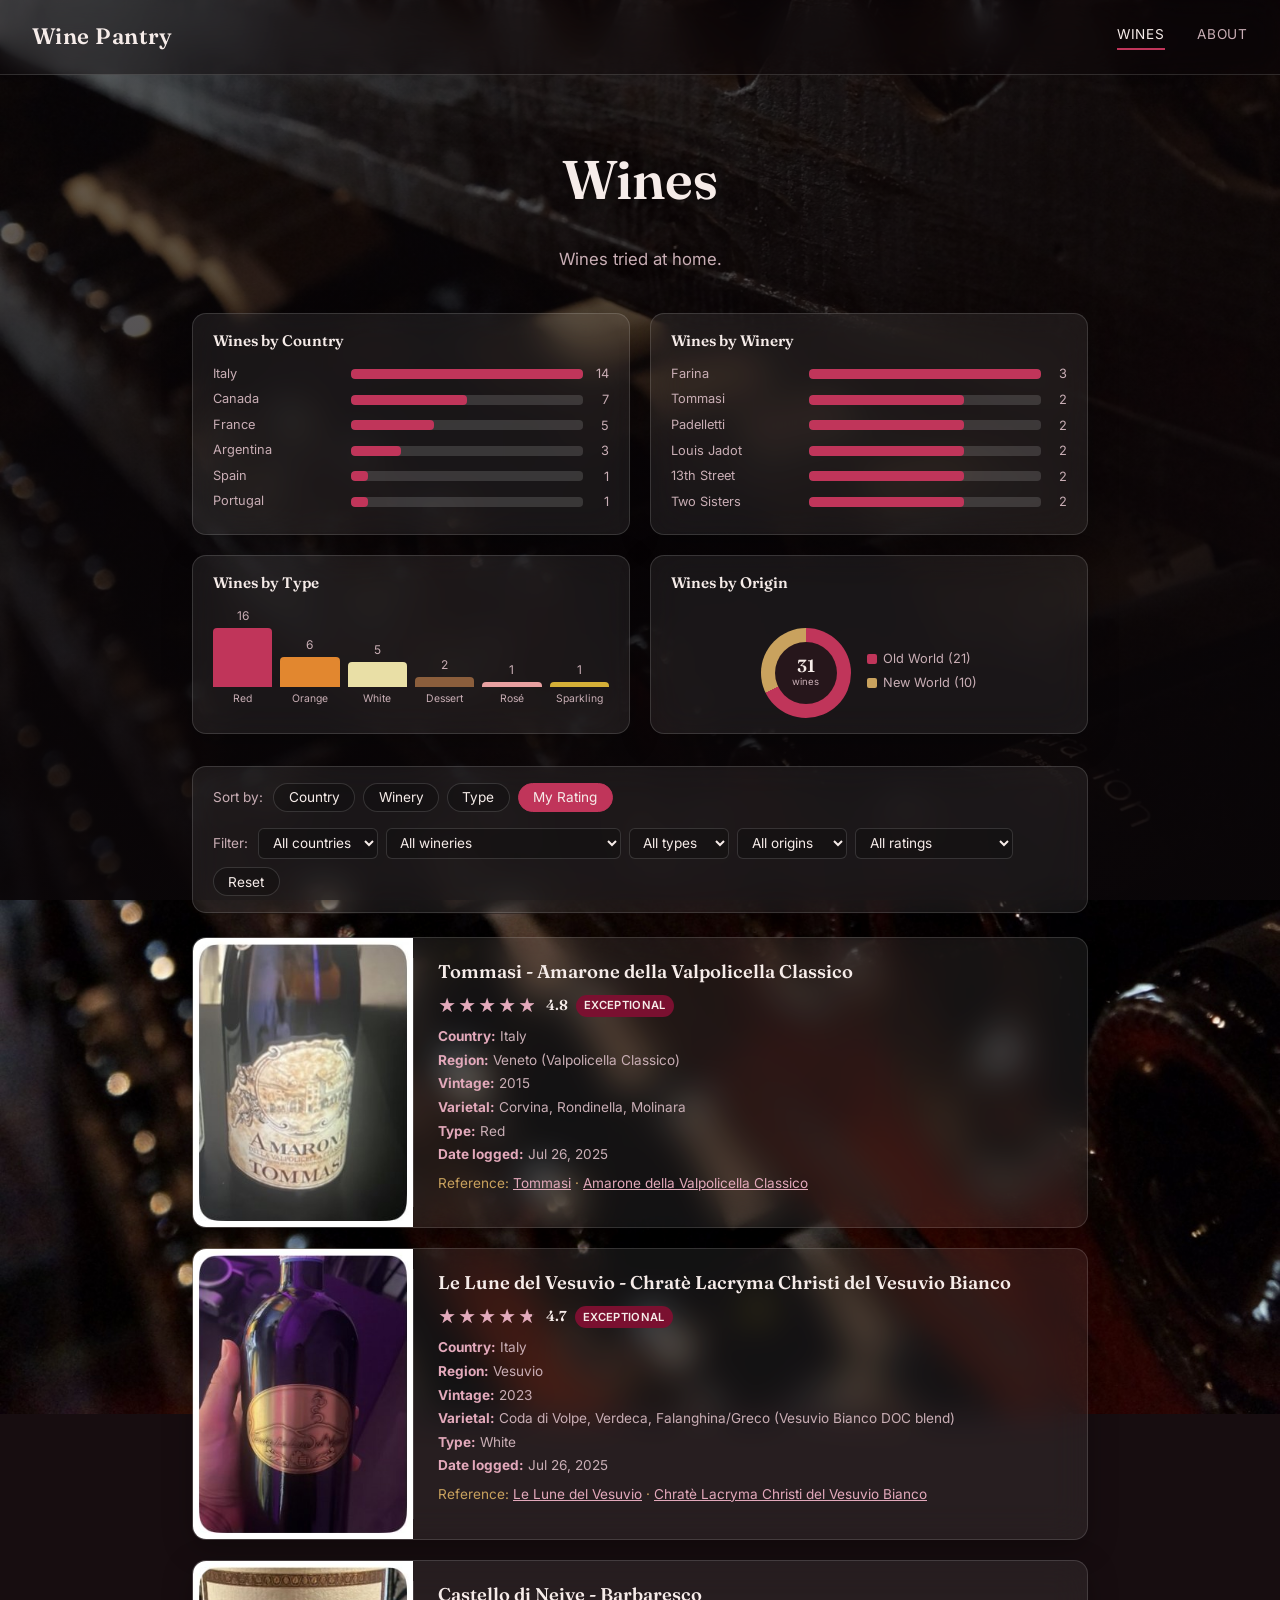
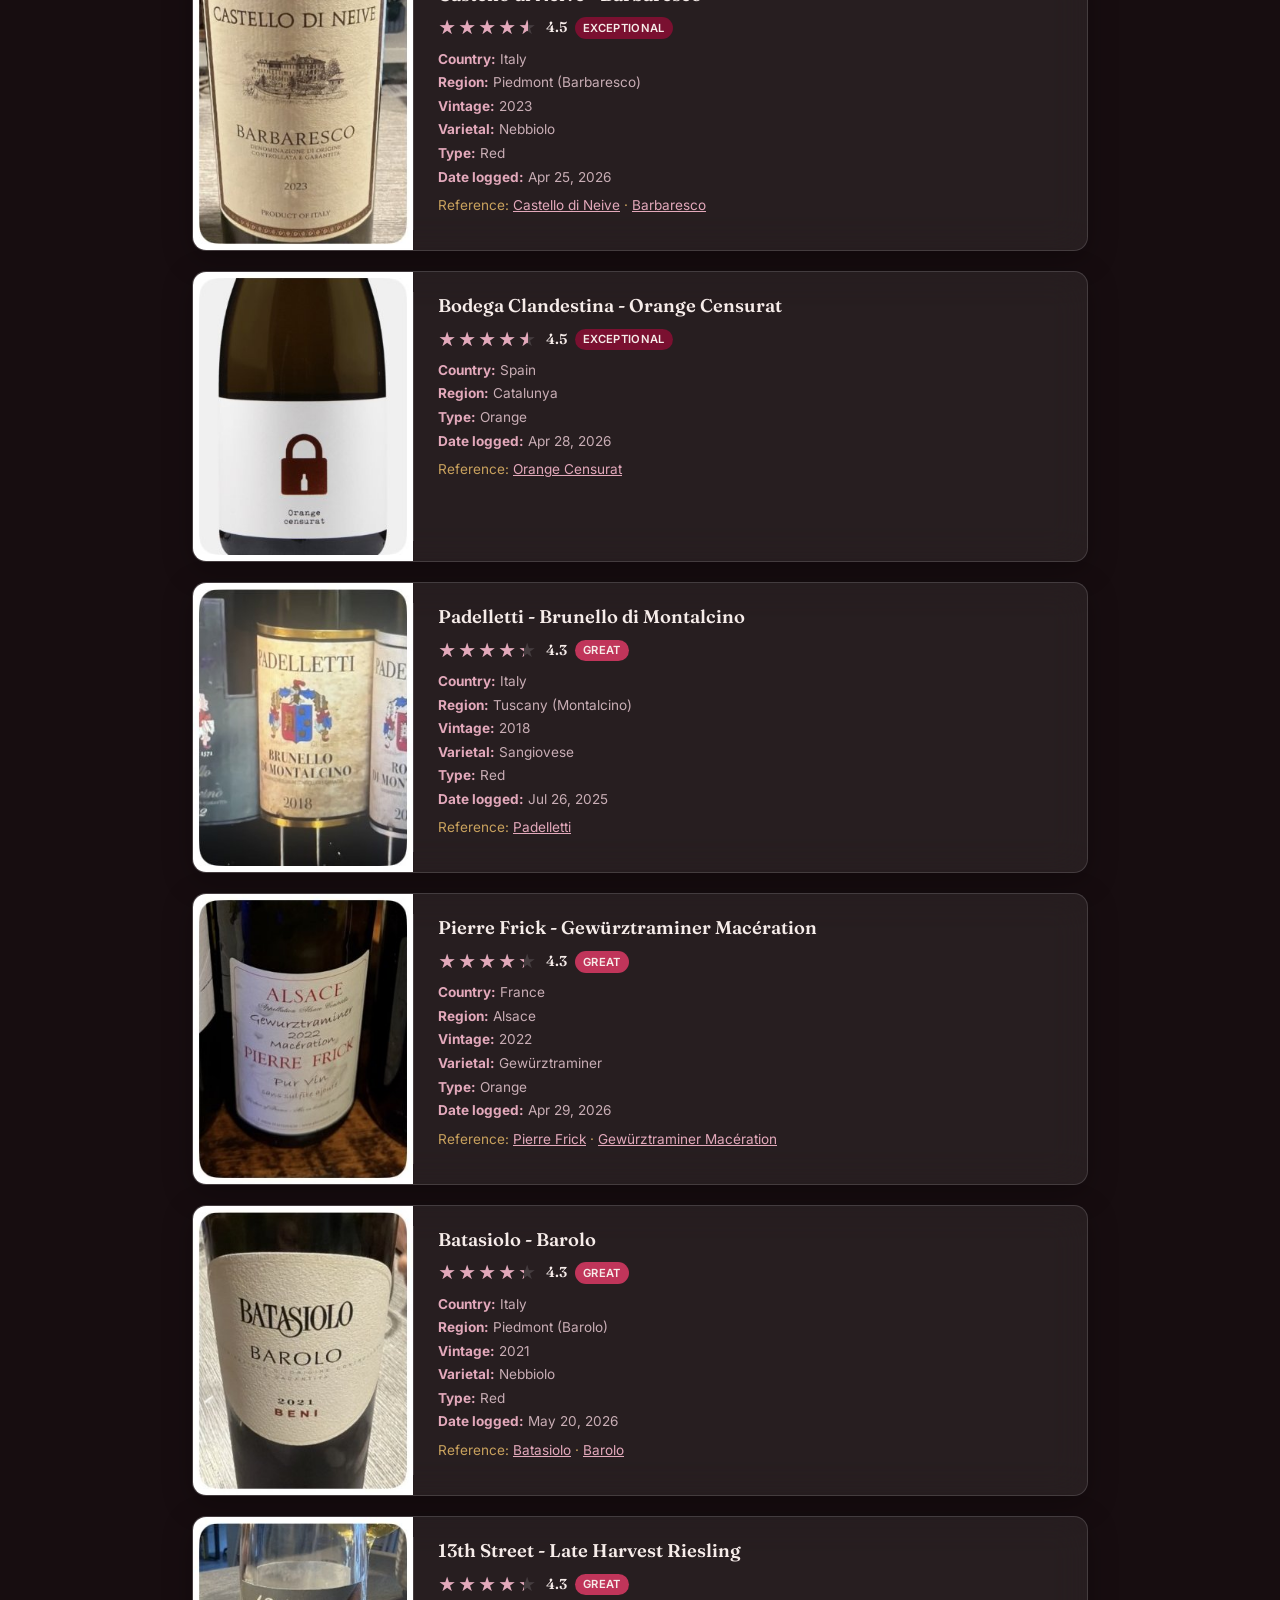
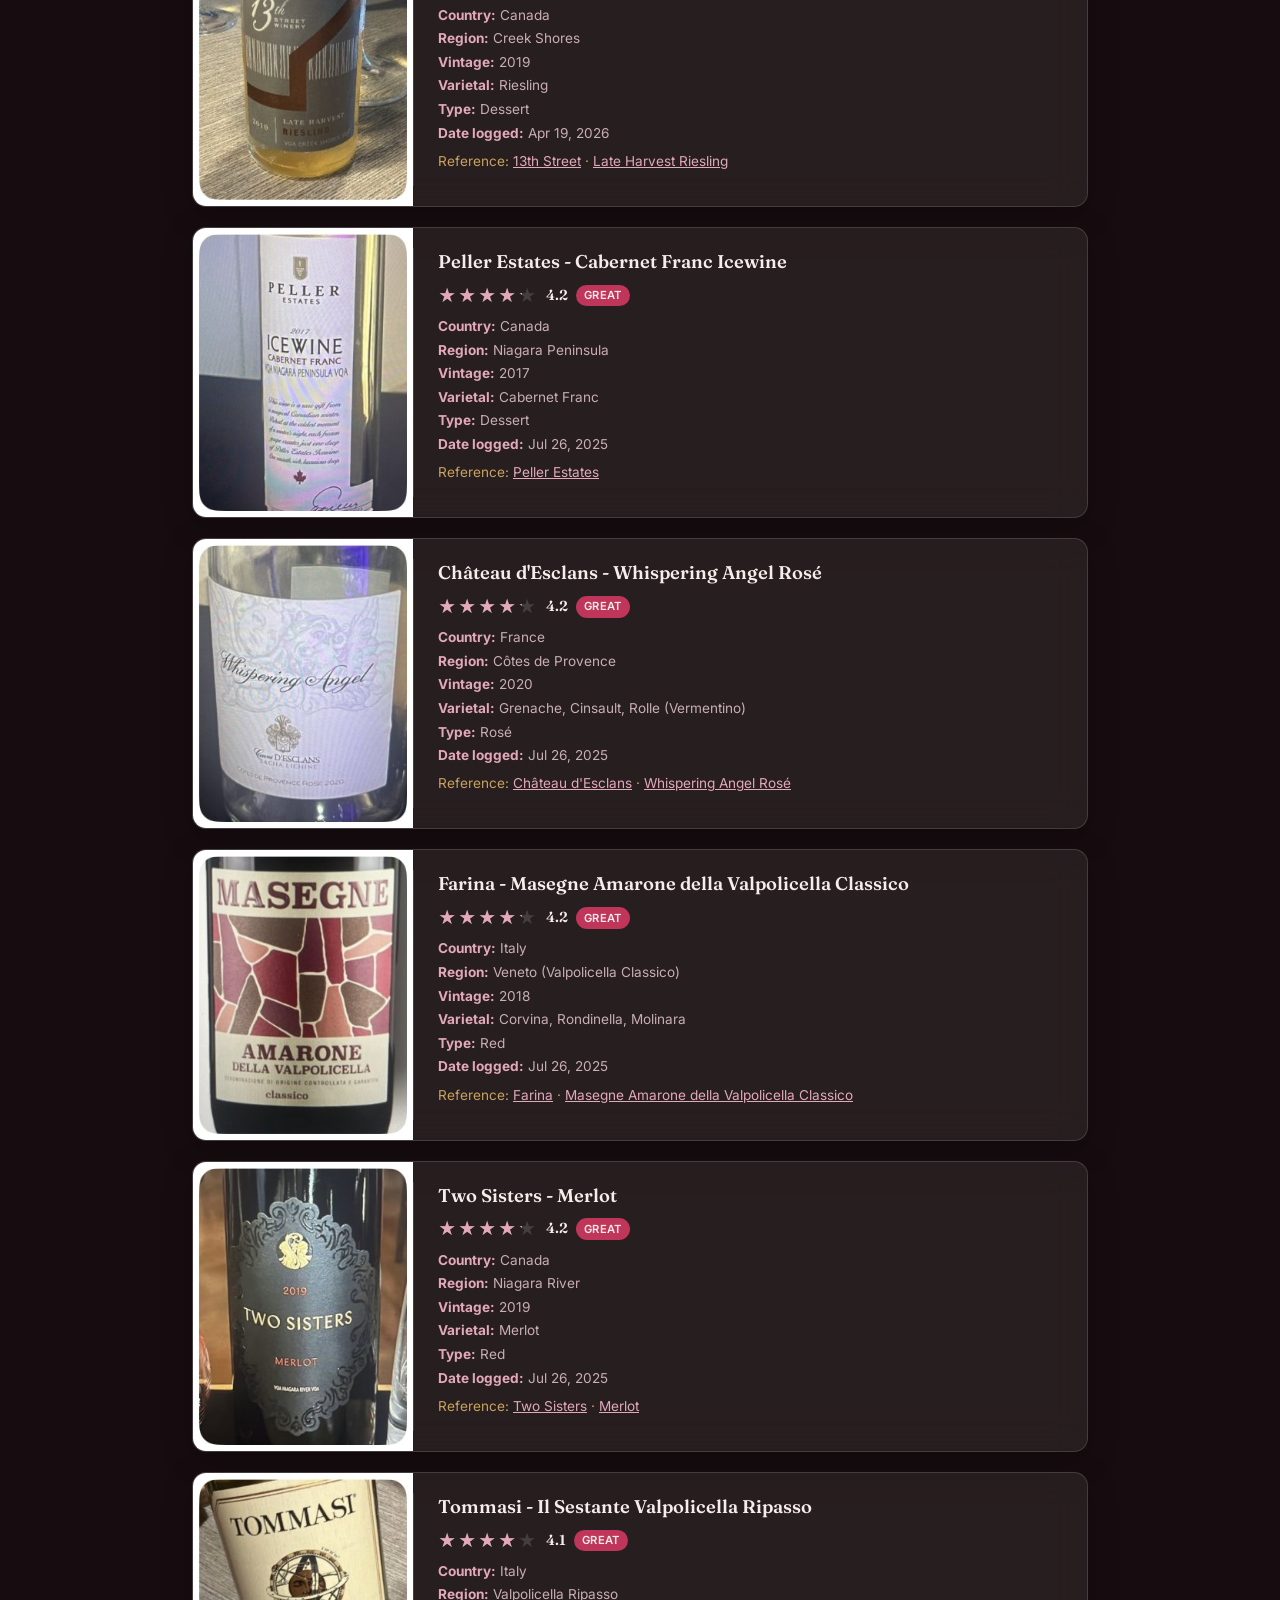
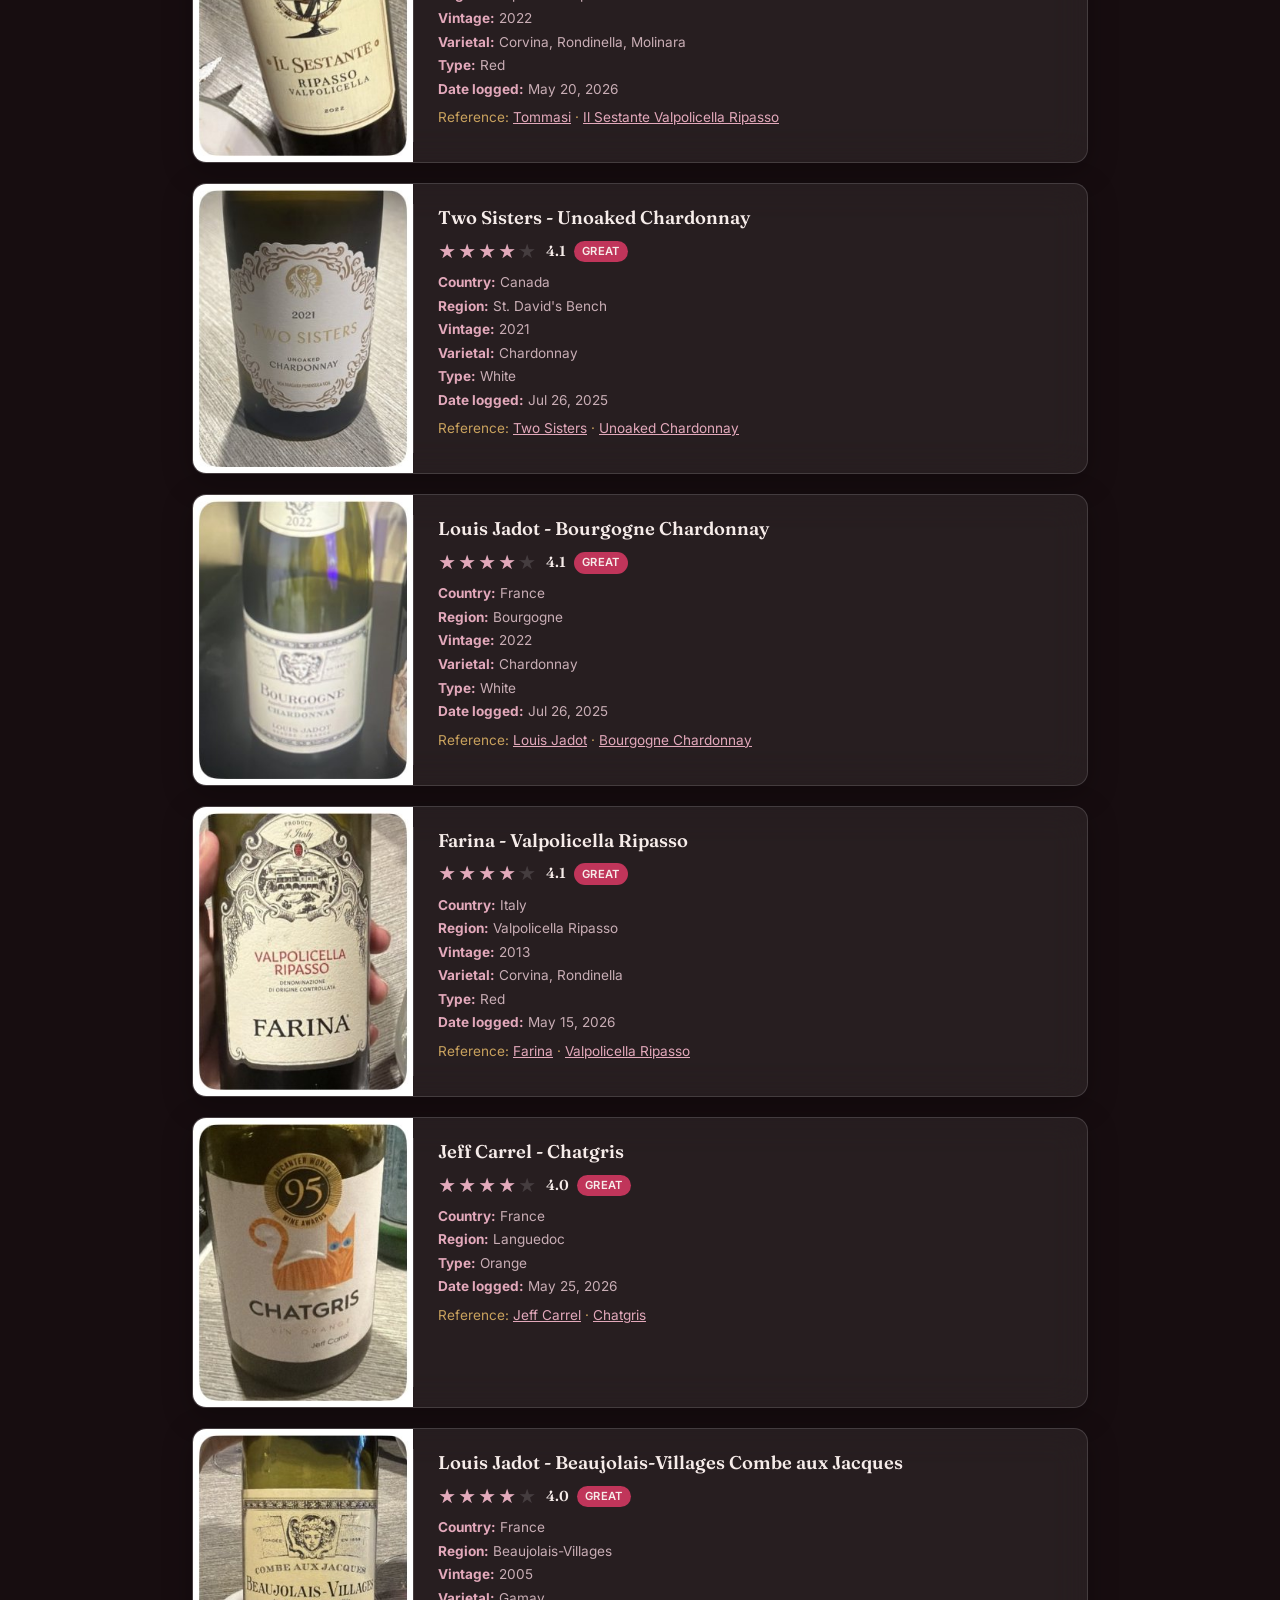
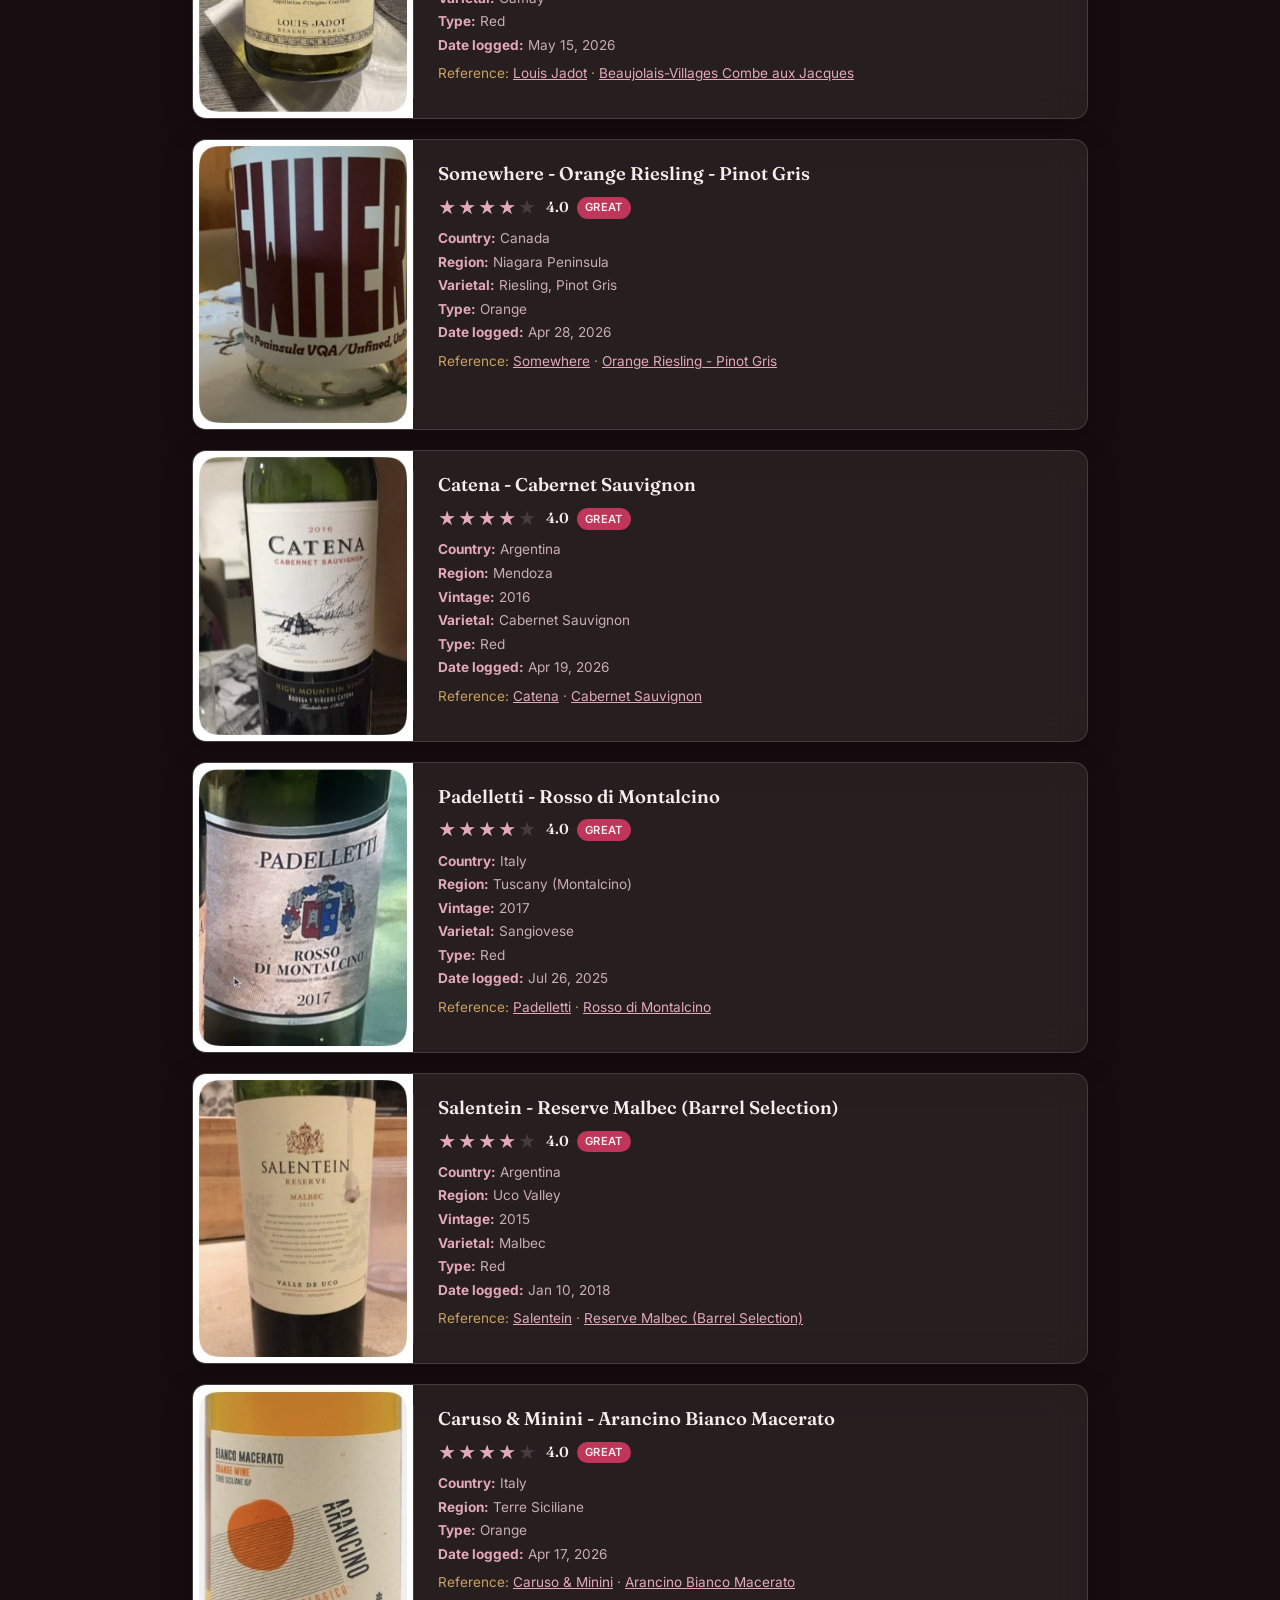
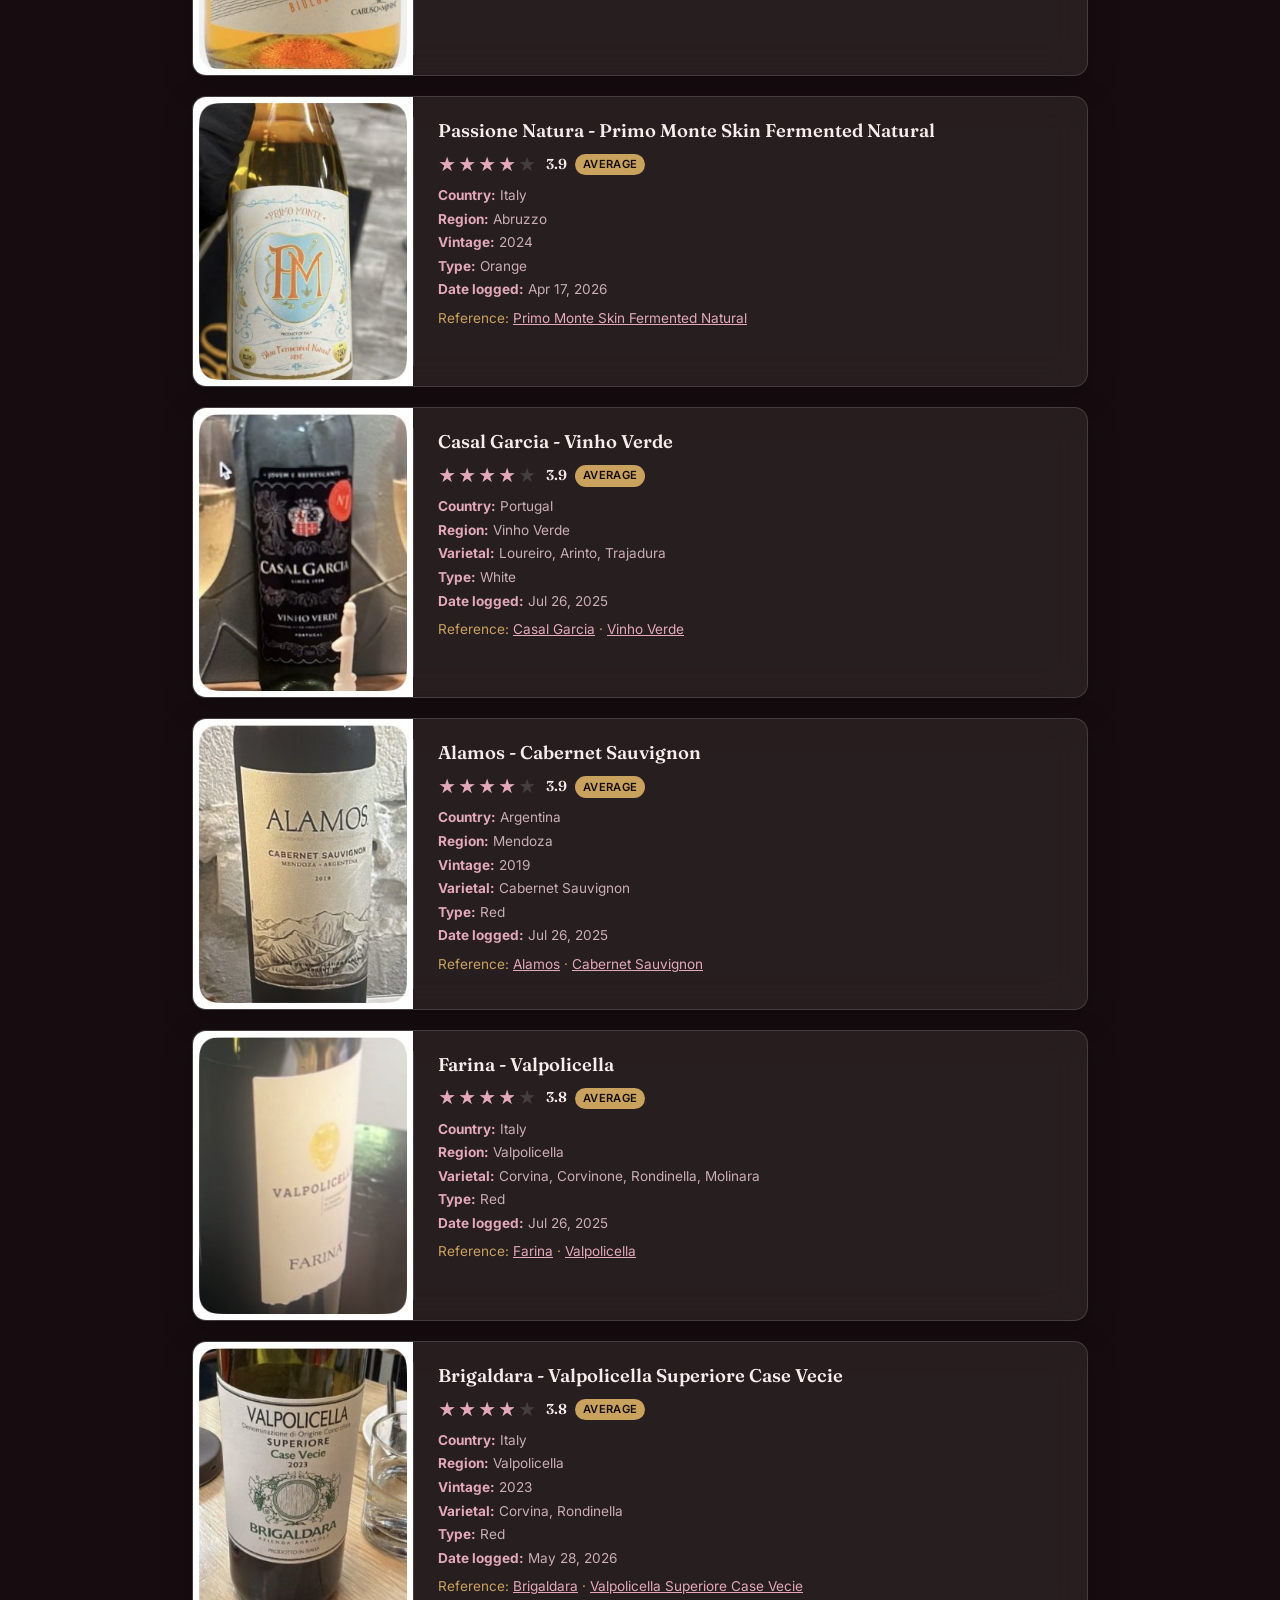
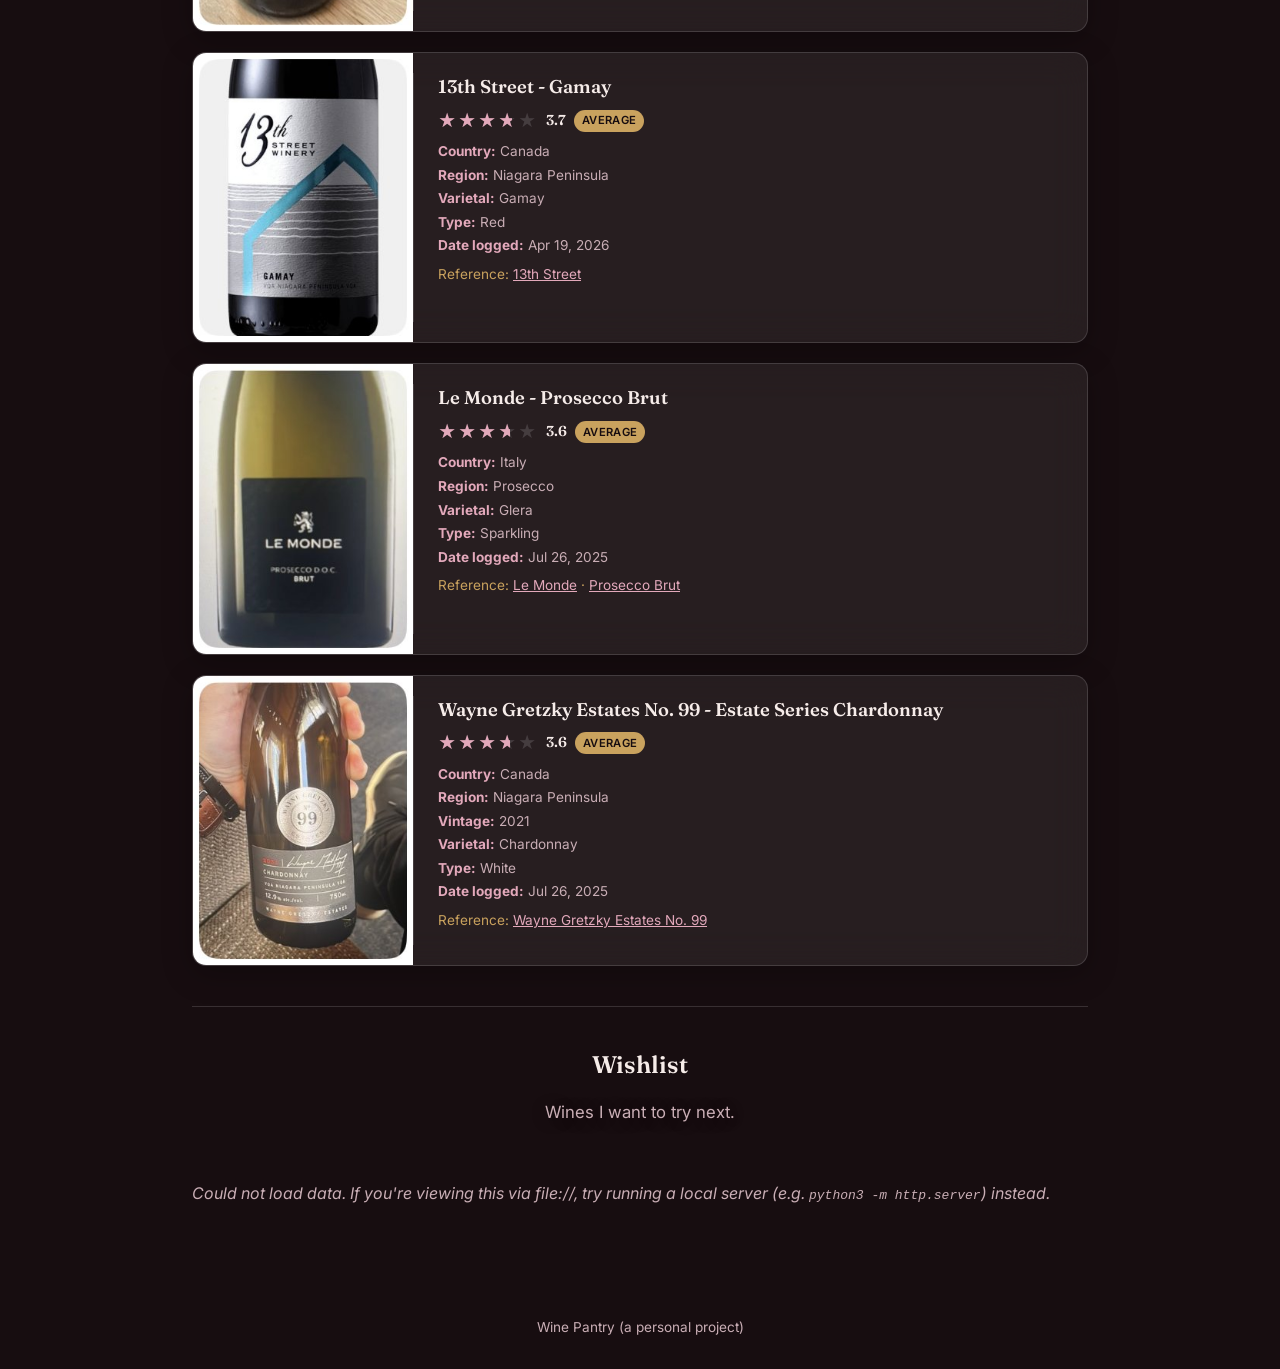
==== commit 0bc0d9fb: "Remove PT-BR: language toggle, translations and _pt data, English only Co-Authored-By: Claude Sonnet" ====
--- a/index.html
+++ b/index.html
@@ -26,48 +26,44 @@
     <a class="brand" href="index.html">Wine Pantry</a>
     <button class="nav-toggle" type="button" aria-label="Toggle navigation" aria-expanded="false">☰</button>
     <nav class="site-nav">
-      <a href="index.html" data-pt="Vinhos">Wines</a>
-      <a href="about.html" data-pt="Sobre">About</a>
-      <div class="lang-toggle-group">
-        <button class="lang-toggle active" data-lang="en" type="button">EN</button>
-        <button class="lang-toggle" data-lang="pt" type="button">PT-BR</button>
-      </div>
+      <a href="index.html">Wines</a>
+      <a href="about.html">About</a>
     </nav>
   </header>
 
   <main>
-    <h1 data-pt="Vinhos">Wines</h1>
-    <p class="page-intro" data-pt="Vinhos experimentados em casa.">Wines tried at home.</p>
+    <h1>Wines</h1>
+    <p class="page-intro">Wines tried at home.</p>
 
     <div class="dashboard" id="wines-dashboard"></div>
 
     <div class="toolbar">
       <div class="toolbar-group">
-        <span class="toolbar-label" data-pt="Ordenar por:">Sort by:</span>
-        <button class="toolbar-btn" data-sort="country" type="button" data-pt="País">Country</button>
-        <button class="toolbar-btn" data-sort="winery" type="button" data-pt="Vinícola">Winery</button>
-        <button class="toolbar-btn" data-sort="type" type="button" data-pt="Tipo">Type</button>
-        <button class="toolbar-btn active" data-sort="rating" type="button" data-pt="Minha nota">My Rating</button>
+        <span class="toolbar-label">Sort by:</span>
+        <button class="toolbar-btn" data-sort="country" type="button">Country</button>
+        <button class="toolbar-btn" data-sort="winery" type="button">Winery</button>
+        <button class="toolbar-btn" data-sort="type" type="button">Type</button>
+        <button class="toolbar-btn active" data-sort="rating" type="button">My Rating</button>
       </div>
       <div class="toolbar-group">
-        <span class="toolbar-label" data-pt="Filtro:">Filter:</span>
-        <select id="filter-country"><option value="" data-pt="Todos os países">All countries</option></select>
-        <select id="filter-winery"><option value="" data-pt="Todas as vinícolas">All wineries</option></select>
-        <select id="filter-type"><option value="" data-pt="Todos os tipos">All types</option></select>
+        <span class="toolbar-label">Filter:</span>
+        <select id="filter-country"><option value="">All countries</option></select>
+        <select id="filter-winery"><option value="">All wineries</option></select>
+        <select id="filter-type"><option value="">All types</option></select>
         <select id="filter-world">
-          <option value="" data-pt="Todas as origens">All origins</option>
-          <option value="Old World" data-pt="Velho Mundo">Old World</option>
-          <option value="New World" data-pt="Novo Mundo">New World</option>
+          <option value="">All origins</option>
+          <option value="Old World">Old World</option>
+          <option value="New World">New World</option>
         </select>
         <select id="filter-rating">
-          <option value="" data-pt="Todas as notas">All ratings</option>
-          <option value="exceptional" data-pt="Excepcional (4.5+)">Exceptional (4.5+)</option>
-          <option value="great" data-pt="Ótima (4.0–4.4)">Great (4.0–4.4)</option>
-          <option value="average" data-pt="Média (3.6–3.9)">Average (3.6–3.9)</option>
-          <option value="low" data-pt="Baixa (≤3.5)">Low (≤3.5)</option>
-          <option value="unrated" data-pt="Ainda não avaliado">Not yet rated</option>
+          <option value="">All ratings</option>
+          <option value="exceptional">Exceptional (4.5+)</option>
+          <option value="great">Great (4.0–4.4)</option>
+          <option value="average">Average (3.6–3.9)</option>
+          <option value="low">Low (≤3.5)</option>
+          <option value="unrated">Not yet rated</option>
         </select>
-        <button class="toolbar-btn" id="reset-filters" type="button" data-pt="Redefinir">Reset</button>
+        <button class="toolbar-btn" id="reset-filters" type="button">Reset</button>
       </div>
     </div>
 
@@ -75,12 +71,12 @@
 
     <hr class="section-divider">
 
-    <h2 data-pt="Lista de desejos">Wishlist</h2>
-    <p class="page-intro" data-pt="Vinhos que eu quero experimentar em seguida.">Wines I want to try next.</p>
+    <h2>Wishlist</h2>
+    <p class="page-intro">Wines I want to try next.</p>
     <div class="wishlist-grid" id="wishlist-list"></div>
   </main>
 
-  <footer class="site-footer" data-pt="Wine Pantry (um projeto pessoal)">Wine Pantry (a personal project)</footer>
+  <footer class="site-footer">Wine Pantry (a personal project)</footer>
   <script src="js/main.js"></script>
   <script>
     const TYPE_ORDER = ["White", "Orange", "Rosé", "Red", "Sparkling", "Dessert"];
@@ -205,9 +201,7 @@
       if (!iso) return "";
       const [y, m, d] = iso.split("-").map(Number);
       const date = new Date(y, m - 1, d);
-      return getLang() === "pt"
-        ? date.toLocaleDateString("pt-BR", { year: "numeric", month: "short", day: "numeric" })
-        : date.toLocaleDateString("en-US", { year: "numeric", month: "short", day: "numeric" });
+      return date.toLocaleDateString("en-US", { year: "numeric", month: "short", day: "numeric" });
     }
 
     function renderWineryLink(item) {
@@ -354,11 +348,6 @@
           `<p class="empty-state">${t("Could not load data. If you're viewing this via file://, try running a local server (e.g. <code>python3 -m http.server</code>) instead.")}</p>`;
       });
 
-    document.addEventListener("langchange", () => {
-      renderDashboard(winesData);
-      applyAndRender();
-    });
-
     document.querySelectorAll(".toolbar-btn[data-sort]").forEach((btn) => {
       btn.addEventListener("click", () => {
         currentSort = btn.dataset.sort;
--- a/css/style.css
+++ b/css/style.css
@@ -148,40 +148,6 @@
   border-bottom-color: var(--color-accent);
 }
 
-.lang-toggle-group {
-  display: flex;
-  align-items: center;
-  gap: 0.3rem;
-  margin-left: 0.5rem;
-  padding-left: 1.25rem;
-  border-left: 1px solid var(--color-border);
-}
-
-.lang-toggle {
-  font-family: var(--font-body);
-  font-size: 0.75rem;
-  font-weight: 500;
-  letter-spacing: 0.04em;
-  color: var(--color-text-soft);
-  background: transparent;
-  border: 1px solid var(--color-border);
-  border-radius: 999px;
-  padding: 0.25rem 0.65rem;
-  cursor: pointer;
-  transition: border-color 0.15s ease, color 0.15s ease;
-}
-
-.lang-toggle:hover {
-  border-color: var(--color-accent);
-  color: var(--color-text);
-}
-
-.lang-toggle.active {
-  background: var(--color-accent);
-  border-color: var(--color-accent);
-  color: var(--color-text);
-}
-
 main {
   max-width: 960px;
   margin: 0 auto;
@@ -838,12 +804,6 @@
     font-size: 0.95rem;
   }
 
-  .lang-toggle-group {
-    margin-left: 0;
-    padding-left: 0;
-    border-left: none;
-  }
-
   main {
     padding: 1.75rem 1.25rem 3rem;
   }
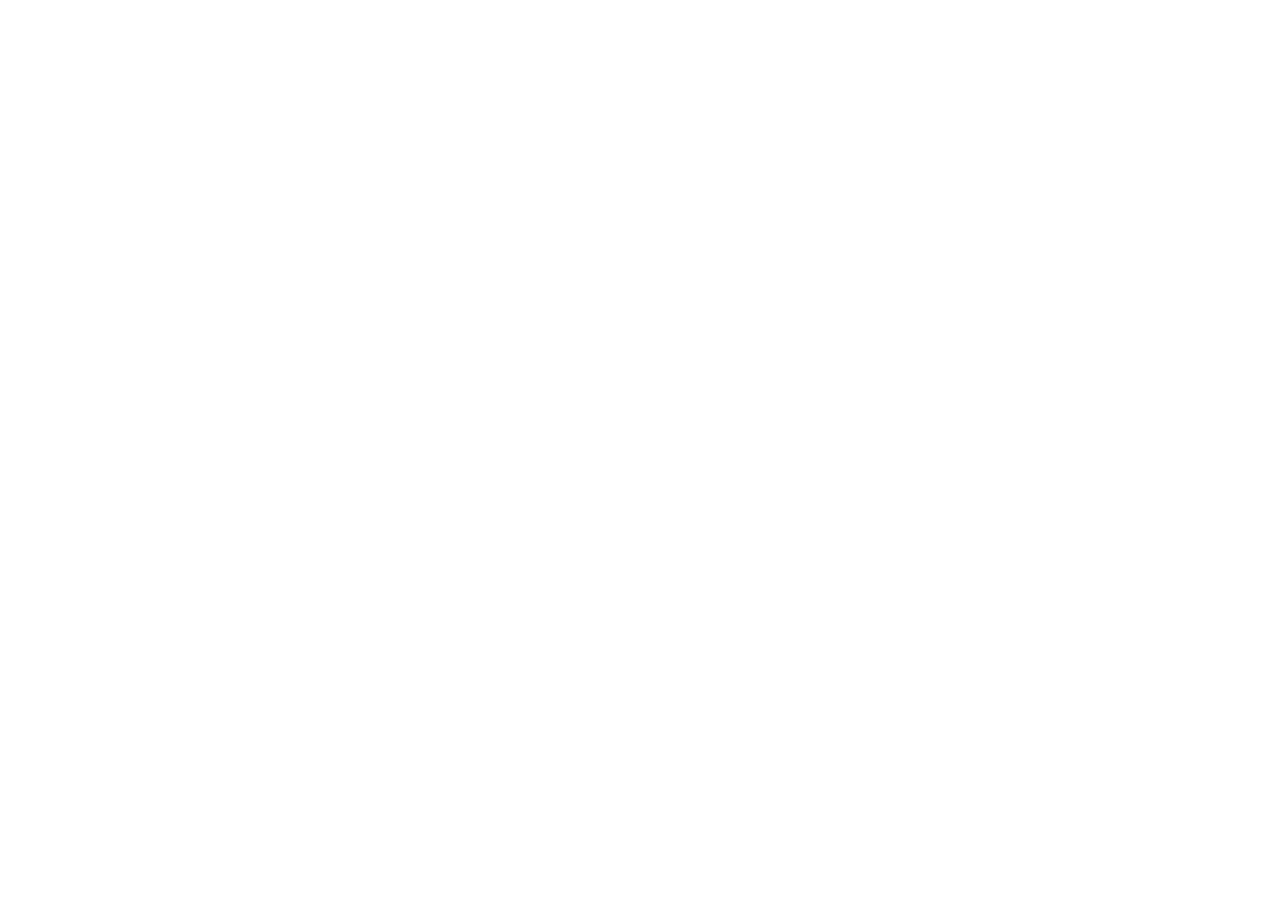
==== commit 8f577dfe: "Redirect to the unified Pantry site Co-Authored-By: Claude Sonnet 5.5 <noreply@anthropic.com>" ====
--- a/index.html
+++ b/index.html
@@ -2,406 +2,12 @@
 <html lang="en">
 <head>
   <meta charset="UTF-8">
-  <meta name="viewport" content="width=device-width, initial-scale=1.0">
-  <title>Wine Pantry</title>
-  <meta name="description" content="A personal archive of wines tried at home, tasting notes, and a wishlist of what's next.">
-  <meta property="og:type" content="website">
-  <meta property="og:site_name" content="Wine Pantry">
-  <meta property="og:title" content="Wine Pantry">
-  <meta property="og:description" content="A personal archive of wines tried at home, tasting notes, and a wishlist of what's next.">
-  <meta property="og:url" content="https://datameneses.github.io/wine-pantry/">
-  <meta property="og:image" content="https://datameneses.github.io/wine-pantry/images/social-card.jpg">
-  <meta property="og:image:width" content="1200">
-  <meta property="og:image:height" content="630">
-  <meta name="twitter:card" content="summary_large_image">
-  <meta name="twitter:title" content="Wine Pantry">
-  <meta name="twitter:description" content="A personal archive of wines tried at home, tasting notes, and a wishlist of what's next.">
-  <meta name="twitter:image" content="https://datameneses.github.io/wine-pantry/images/social-card.jpg">
-  <link rel="preconnect" href="https://fonts.googleapis.com">
-  <link href="https://fonts.googleapis.com/css2?family=Fraunces:wght@500;600;700&family=Inter:wght@400;500&display=swap" rel="stylesheet">
-  <link rel="stylesheet" href="css/style.css">
+  <title>Moved to Pantry</title>
+  <meta http-equiv="refresh" content="0; url=https://datameneses.github.io/pantry/wine/index.html">
+  <link rel="canonical" href="https://datameneses.github.io/pantry/wine/index.html">
+  <script>window.location.replace("https://datameneses.github.io/pantry/wine/index.html");</script>
 </head>
-<body data-page="wines">
-  <header class="site-header">
-    <a class="brand" href="index.html">Wine Pantry</a>
-    <button class="nav-toggle" type="button" aria-label="Toggle navigation" aria-expanded="false">☰</button>
-    <nav class="site-nav">
-      <a href="index.html">Wines</a>
-      <a href="about.html">About</a>
-    </nav>
-  </header>
-
-  <main>
-    <h1>Wines</h1>
-    <p class="page-intro">Wines tried at home.</p>
-
-    <div class="dashboard" id="wines-dashboard"></div>
-
-    <div class="toolbar">
-      <div class="toolbar-group">
-        <span class="toolbar-label">Sort by:</span>
-        <button class="toolbar-btn" data-sort="country" type="button">Country</button>
-        <button class="toolbar-btn" data-sort="winery" type="button">Winery</button>
-        <button class="toolbar-btn" data-sort="type" type="button">Type</button>
-        <button class="toolbar-btn active" data-sort="rating" type="button">My Rating</button>
-      </div>
-      <div class="toolbar-group">
-        <span class="toolbar-label">Filter:</span>
-        <select id="filter-country"><option value="">All countries</option></select>
-        <select id="filter-winery"><option value="">All wineries</option></select>
-        <select id="filter-type"><option value="">All types</option></select>
-        <select id="filter-world">
-          <option value="">All origins</option>
-          <option value="Old World">Old World</option>
-          <option value="New World">New World</option>
-        </select>
-        <select id="filter-rating">
-          <option value="">All ratings</option>
-          <option value="exceptional">Exceptional (4.5+)</option>
-          <option value="great">Great (4.0–4.4)</option>
-          <option value="average">Average (3.6–3.9)</option>
-          <option value="low">Low (≤3.5)</option>
-          <option value="unrated">Not yet rated</option>
-        </select>
-        <button class="toolbar-btn" id="reset-filters" type="button">Reset</button>
-      </div>
-    </div>
-
-    <div class="card-grid wine-grid" id="wines-list"></div>
-
-    <hr class="section-divider">
-
-    <h2>Wishlist</h2>
-    <p class="page-intro">Wines I want to try next.</p>
-    <div class="wishlist-grid" id="wishlist-list"></div>
-  </main>
-
-  <footer class="site-footer">Wine Pantry (a personal project)</footer>
-  <script src="js/main.js"></script>
-  <script>
-    const TYPE_ORDER = ["White", "Orange", "Rosé", "Red", "Sparkling", "Dessert"];
-    const TYPE_COLORS = {
-      "White": "#E9DFA6",
-      "Orange": "#E2872F",
-      "Rosé": "#E8A0A0",
-      "Red": "#C0355A",
-      "Sparkling": "#D4AF37",
-      "Dessert": "#8B5E3C"
-    };
-
-    function typeRank(type) {
-      const i = TYPE_ORDER.indexOf(type);
-      return i === -1 ? TYPE_ORDER.length : i;
-    }
-
-    function countBy(data, keyFn) {
-      const counts = {};
-      data.forEach((item) => {
-        const key = keyFn(item);
-        if (!key) return;
-        counts[key] = (counts[key] || 0) + 1;
-      });
-      return counts;
-    }
-
-    function renderHBarChart(title, counts) {
-      const entries = Object.entries(counts).sort((a, b) => b[1] - a[1]);
-      const max = Math.max(...entries.map(([, v]) => v), 1);
-      const rows = entries
-        .map(([label, value]) => `
-          <div class="hbar-row" title="${label}: ${value} wine${value === 1 ? "" : "s"}">
-            <span class="hbar-label">${label}</span>
-            <div class="hbar-track"><div class="hbar-fill" style="width:${(value / max) * 100}%"></div></div>
-            <span class="hbar-value">${value}</span>
-          </div>
-        `)
-        .join("");
-      return `<div class="dashboard-card"><p class="dashboard-title">${title}</p>${rows}</div>`;
-    }
-
-    function renderTypeChart(counts) {
-      const typesByCount = TYPE_ORDER.slice().sort((a, b) => (counts[b] || 0) - (counts[a] || 0));
-      const max = Math.max(...typesByCount.map((ty) => counts[ty] || 0), 1);
-      const cols = typesByCount
-        .map((type) => {
-          const value = counts[type] || 0;
-          const heightPct = value ? (value / max) * 100 : 2;
-          return `
-            <div class="vbar-col" title="${type}: ${value} wine${value === 1 ? "" : "s"}">
-              <div class="vbar-bar-area">
-                <span class="vbar-value">${value}</span>
-                <div class="vbar-fill" style="height:${heightPct}%; background:${TYPE_COLORS[type]}"></div>
-              </div>
-              <span class="vbar-label">${t(type)}</span>
-            </div>
-          `;
-        })
-        .join("");
-      return `<div class="dashboard-card"><p class="dashboard-title">${t("Wines by Type")}</p><div class="vbar-chart">${cols}</div></div>`;
-    }
-
-    function renderDonutChart(counts) {
-      const order = ["Old World", "New World"];
-      const colors = { "Old World": "var(--color-accent)", "New World": "var(--color-secondary)" };
-      const total = order.reduce((sum, key) => sum + (counts[key] || 0), 0);
-      const safeTotal = total || 1;
-      let cumulative = 0;
-      const segments = order
-        .map((key) => {
-          const value = counts[key] || 0;
-          const pct = (value / safeTotal) * 100;
-          const segment = `${colors[key]} ${cumulative}% ${cumulative + pct}%`;
-          cumulative += pct;
-          return segment;
-        })
-        .join(", ");
-      const legend = order
-        .map((key) => `<li><span class="swatch" style="background:${colors[key]}"></span>${t(key)} (${counts[key] || 0})</li>`)
-        .join("");
-      return `
-        <div class="dashboard-card">
-          <p class="dashboard-title">${t("Wines by Origin")}</p>
-          <div class="donut-wrap">
-            <div class="donut" style="background: conic-gradient(${segments})" title="Old World: ${counts["Old World"] || 0}, New World: ${counts["New World"] || 0}">
-              <div class="donut-hole"><span>${total}</span><small>${t("wines")}</small></div>
-            </div>
-            <ul class="donut-legend">${legend}</ul>
-          </div>
-        </div>
-      `;
-    }
-
-    function renderDashboard(data) {
-      const byCountry = countBy(data, (w) => w.origin && w.origin.country);
-      const byWinery = countBy(data, (w) => w.winery);
-      const byWineryRepeat = Object.fromEntries(Object.entries(byWinery).filter(([, count]) => count > 1));
-      const byType = countBy(data, (w) => w.type);
-      const byWorld = countBy(data, (w) => w.worldStyle);
-
-      document.getElementById("wines-dashboard").innerHTML =
-        renderHBarChart(t("Wines by Country"), byCountry) +
-        renderHBarChart(t("Wines by Winery"), byWineryRepeat) +
-        renderTypeChart(byType) +
-        renderDonutChart(byWorld);
-    }
-
-    function renderOrigin(origin) {
-      if (!origin) return "";
-      const countryLine = origin.country ? `<li><strong>${t("Country")}:</strong> ${origin.country}</li>` : "";
-      const regionLine = origin.region ? `<li><strong>${t("Region")}:</strong> ${origin.region}</li>` : "";
-      const producerLine = origin.producer ? `<li><strong>${t("Producer")}:</strong> ${origin.producer}</li>` : "";
-      return countryLine + regionLine + producerLine;
-    }
-
-    function field(label, value) {
-      return value ? `<li><strong>${t(label)}:</strong> ${value}</li>` : "";
-    }
-
-    function formatDate(iso) {
-      if (!iso) return "";
-      const [y, m, d] = iso.split("-").map(Number);
-      const date = new Date(y, m - 1, d);
-      return date.toLocaleDateString("en-US", { year: "numeric", month: "short", day: "numeric" });
-    }
-
-    function renderWineryLink(item) {
-      const links = [];
-      if (item.wineryUrl) links.push(`<a href="${item.wineryUrl}" target="_blank" rel="noopener">${item.winery}</a>`);
-      if (item.productUrl) links.push(`<a href="${item.productUrl}" target="_blank" rel="noopener">${item.name}</a>`);
-      return links.length ? `<p class="card-meta">${t("Reference")}: ${links.join(" · ")}</p>` : "";
-    }
-
-    function ratingTag(rating) {
-      if (rating <= 3.5) return "Low";
-      if (rating < 4.0) return "Average";
-      if (rating < 4.5) return "Great";
-      return "Exceptional";
-    }
-
-    function ratingBucket(rating) {
-      if (typeof rating !== "number") return "unrated";
-      return ratingTag(rating).toLowerCase();
-    }
-
-    function renderRating(rating) {
-      if (typeof rating !== "number") {
-        return `
-          <div class="star-rating-row">
-            <div class="star-rating" aria-label="${t("Not yet rated")}">
-              <span class="star-rating-track">★★★★★</span>
-            </div>
-            <span class="rating-value empty-state">${t("Not yet rated")}</span>
-          </div>
-        `;
-      }
-      const pct = Math.max(0, Math.min(100, (rating / 5) * 100));
-      return `
-        <div class="star-rating-row">
-          <div class="star-rating" aria-label="Rating: ${rating.toFixed(1)} out of 5">
-            <span class="star-rating-track">★★★★★</span>
-            <span class="star-rating-fill" style="width:${pct}%">★★★★★</span>
-          </div>
-          <span class="rating-value">${rating.toFixed(1)}</span>
-          <span class="rating-tag rating-tag-${ratingTag(rating).toLowerCase()}">${t(ratingTag(rating))}</span>
-        </div>
-      `;
-    }
-
-    function wineTemplate(item) {
-      return `
-        <article class="card wine-card">
-          <div class="wine-image">
-            ${item.image ? `<img src="${item.image}" alt="${item.name}">` : ""}
-          </div>
-          <div class="wine-separator"></div>
-          <div class="wine-details">
-            <h3>${[item.winery, item.name].filter(Boolean).join(" - ")}</h3>
-            ${renderRating(item.rating)}
-            ${item.tastingNotes && item.tastingNotes.length ? `<p class="card-meta">${tf(item, "tastingNotes").join(" · ")}</p>` : ""}
-            <ul class="spec-list">
-              ${renderOrigin(item.origin)}
-              ${field("Vintage", item.vintage)}
-              ${field("Varietal", item.varietal)}
-              ${field("Winemaking", item.process)}
-              ${field("Type", t(item.type))}
-              ${field("Cellaring", item.cellaring)}
-              ${field("ABV", item.abv)}
-              ${field("Serving temp", item.servingTemp)}
-              ${field("Food pairing", item.foodPairing)}
-              ${field("Date logged", formatDate(item.dateLogged))}
-            </ul>
-            ${renderWineryLink(item)}
-          </div>
-        </article>
-      `;
-    }
-
-    let winesData = [];
-    let currentSort = "rating";
-    let currentCountry = "";
-    let currentType = "";
-    let currentWinery = "";
-    let currentWorld = "";
-    let currentRating = "";
-
-    function applyAndRender() {
-      let list = winesData.slice();
-
-      if (currentCountry) list = list.filter((w) => w.origin && w.origin.country === currentCountry);
-      if (currentType) list = list.filter((w) => w.type === currentType);
-      if (currentWinery) list = list.filter((w) => w.winery === currentWinery);
-      if (currentWorld) list = list.filter((w) => w.worldStyle === currentWorld);
-      if (currentRating) list = list.filter((w) => ratingBucket(w.rating) === currentRating);
-
-      if (currentSort === "country") {
-        list.sort((a, b) => (a.origin && a.origin.country || "").localeCompare(b.origin && b.origin.country || ""));
-      } else if (currentSort === "type") {
-        list.sort((a, b) => typeRank(a.type) - typeRank(b.type));
-      } else if (currentSort === "winery") {
-        list.sort((a, b) => (a.winery || "").localeCompare(b.winery || ""));
-      } else if (currentSort === "rating") {
-        list.sort((a, b) => {
-          const ar = typeof a.rating === "number" ? a.rating : -1;
-          const br = typeof b.rating === "number" ? b.rating : -1;
-          return br - ar;
-        });
-      }
-
-      const container = document.getElementById("wines-list");
-      container.innerHTML = list.length
-        ? list.map(wineTemplate).join("")
-        : `<p class="empty-state">${t("No wines match these filters.")}</p>`;
-    }
-
-    function populateSelect(id, values) {
-      const select = document.getElementById(id);
-      values.forEach((v) => {
-        const opt = document.createElement("option");
-        opt.value = v;
-        opt.textContent = v;
-        select.appendChild(opt);
-      });
-    }
-
-    fetch("data/wines.json")
-      .then((res) => res.json())
-      .then((data) => {
-        winesData = data;
-
-        const countries = [...new Set(data.map((w) => w.origin && w.origin.country).filter(Boolean))].sort();
-        const wineries = [...new Set(data.map((w) => w.winery).filter(Boolean))].sort();
-        const typeCounts = countBy(data, (w) => w.type);
-        const typesPresent = TYPE_ORDER
-          .filter((ty) => typeCounts[ty])
-          .sort((a, b) => typeCounts[b] - typeCounts[a]);
-
-        populateSelect("filter-country", countries);
-        populateSelect("filter-type", typesPresent);
-        populateSelect("filter-winery", wineries);
-
-        renderDashboard(data);
-        applyAndRender();
-      })
-      .catch((err) => {
-        console.error("Failed to load data/wines.json", err);
-        document.getElementById("wines-list").innerHTML =
-          `<p class="empty-state">${t("Could not load data. If you're viewing this via file://, try running a local server (e.g. <code>python3 -m http.server</code>) instead.")}</p>`;
-      });
-
-    document.querySelectorAll(".toolbar-btn[data-sort]").forEach((btn) => {
-      btn.addEventListener("click", () => {
-        currentSort = btn.dataset.sort;
-        document.querySelectorAll(".toolbar-btn[data-sort]").forEach((b) => b.classList.remove("active"));
-        btn.classList.add("active");
-        applyAndRender();
-      });
-    });
-
-    document.getElementById("filter-country").addEventListener("change", (e) => {
-      currentCountry = e.target.value;
-      applyAndRender();
-    });
-    document.getElementById("filter-type").addEventListener("change", (e) => {
-      currentType = e.target.value;
-      applyAndRender();
-    });
-    document.getElementById("filter-winery").addEventListener("change", (e) => {
-      currentWinery = e.target.value;
-      applyAndRender();
-    });
-    document.getElementById("filter-world").addEventListener("change", (e) => {
-      currentWorld = e.target.value;
-      applyAndRender();
-    });
-    document.getElementById("filter-rating").addEventListener("change", (e) => {
-      currentRating = e.target.value;
-      applyAndRender();
-    });
-
-    document.getElementById("reset-filters").addEventListener("click", () => {
-      currentSort = "rating";
-      currentCountry = "";
-      currentType = "";
-      currentWinery = "";
-      currentWorld = "";
-      currentRating = "";
-      document.getElementById("filter-country").value = "";
-      document.getElementById("filter-type").value = "";
-      document.getElementById("filter-winery").value = "";
-      document.getElementById("filter-world").value = "";
-      document.getElementById("filter-rating").value = "";
-      document.querySelectorAll(".toolbar-btn[data-sort]").forEach((b) => b.classList.remove("active"));
-      document.querySelector('.toolbar-btn[data-sort="rating"]').classList.add("active");
-      applyAndRender();
-    });
-
-    loadAndRender("data/wishlist.json", "wishlist-list", (item) => {
-      const label = [item.winery, item.name].filter(Boolean).join(": ");
-      const content = item.url
-        ? `<a href="${item.url}" target="_blank" rel="noopener">${label}</a>`
-        : label;
-      return `<article class="card wishlist-card">${content}</article>`;
-    });
-  </script>
+<body>
+  <p>This page moved to <a href="https://datameneses.github.io/pantry/wine/index.html">https://datameneses.github.io/pantry/wine/index.html</a>.</p>
 </body>
 </html>
